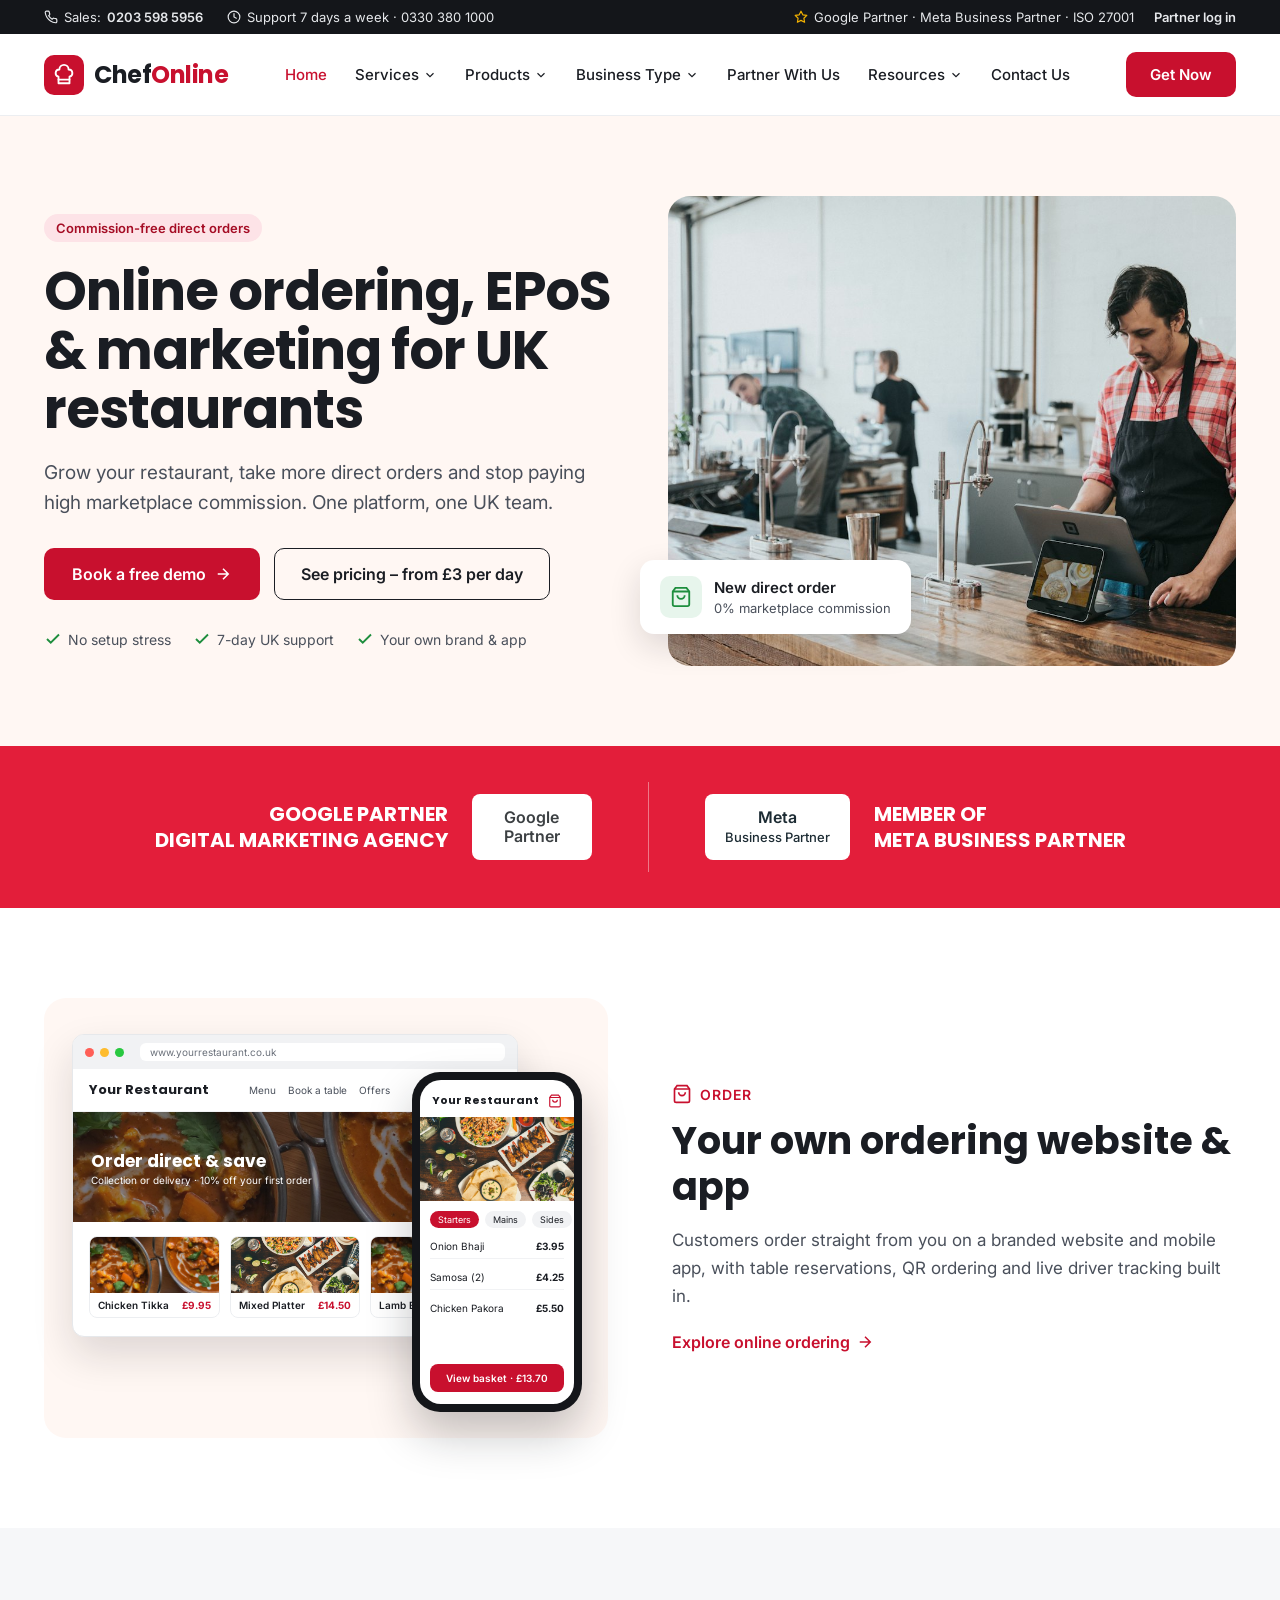
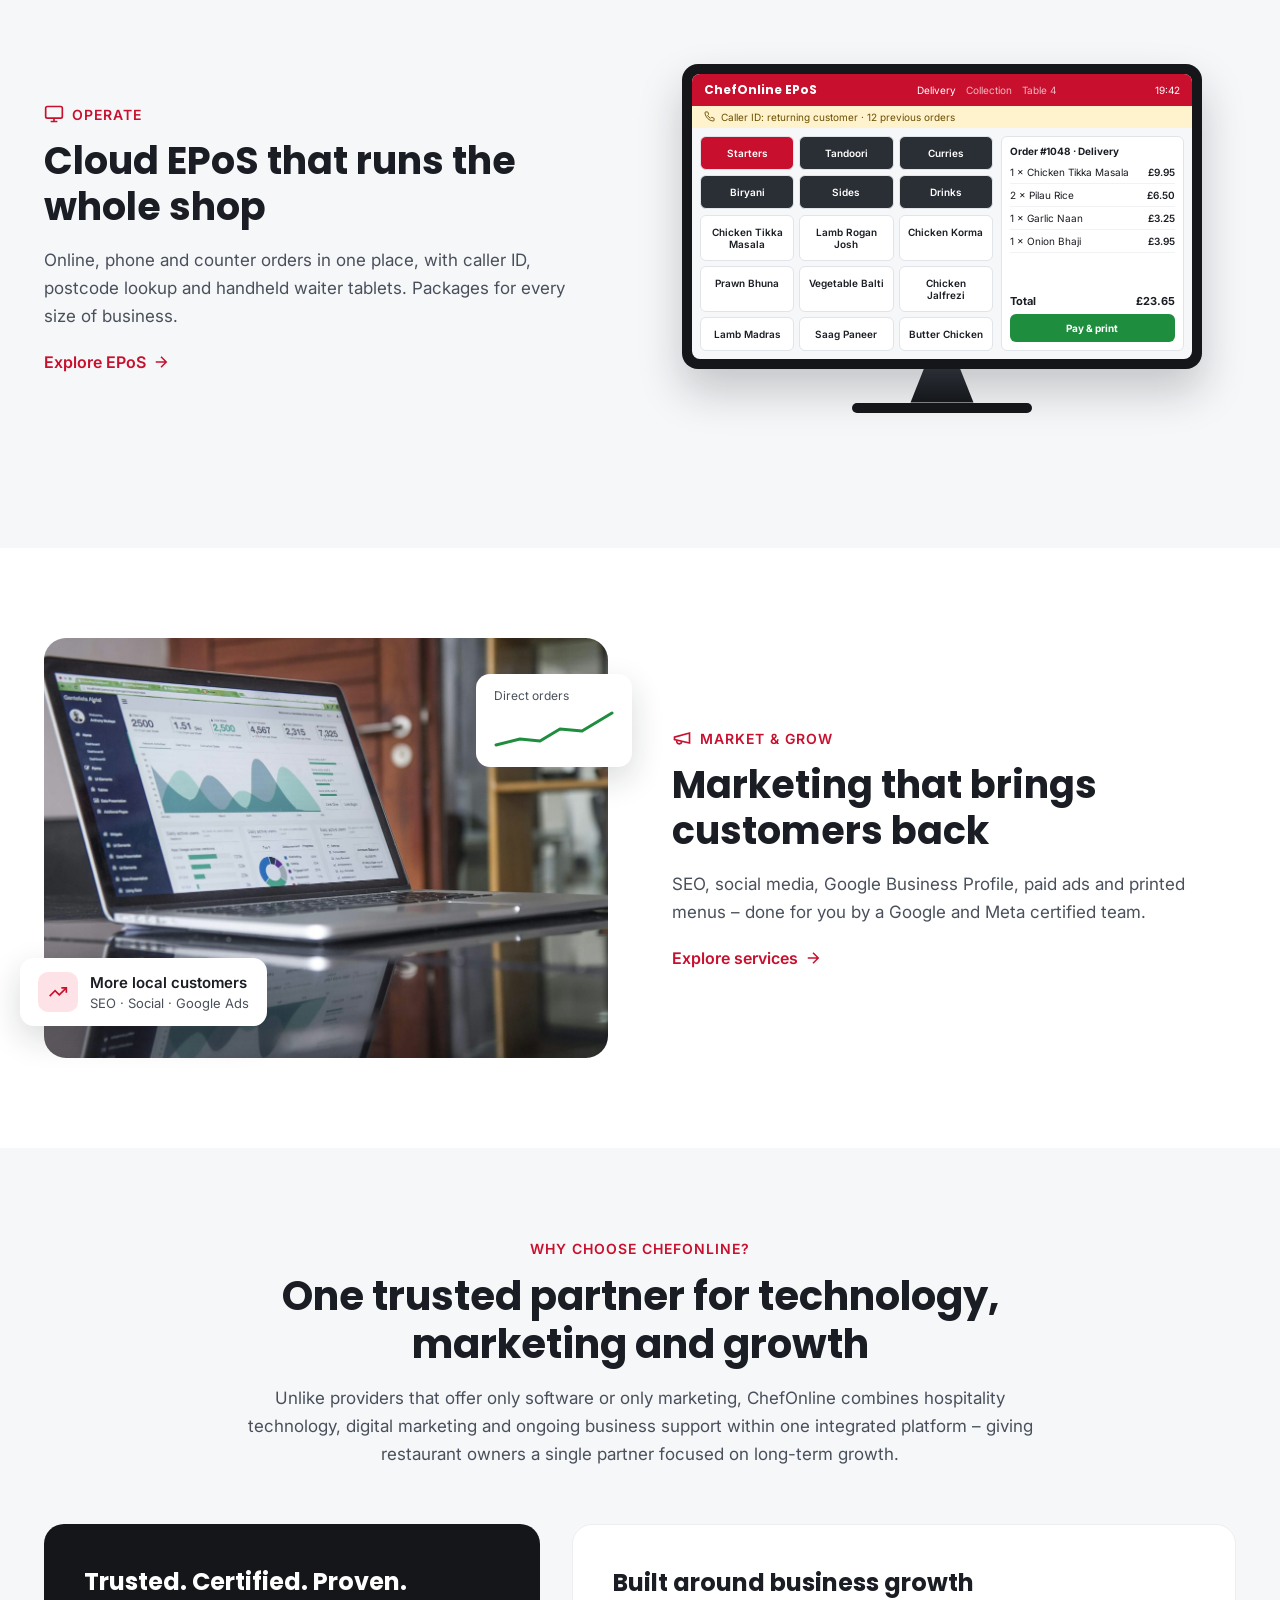
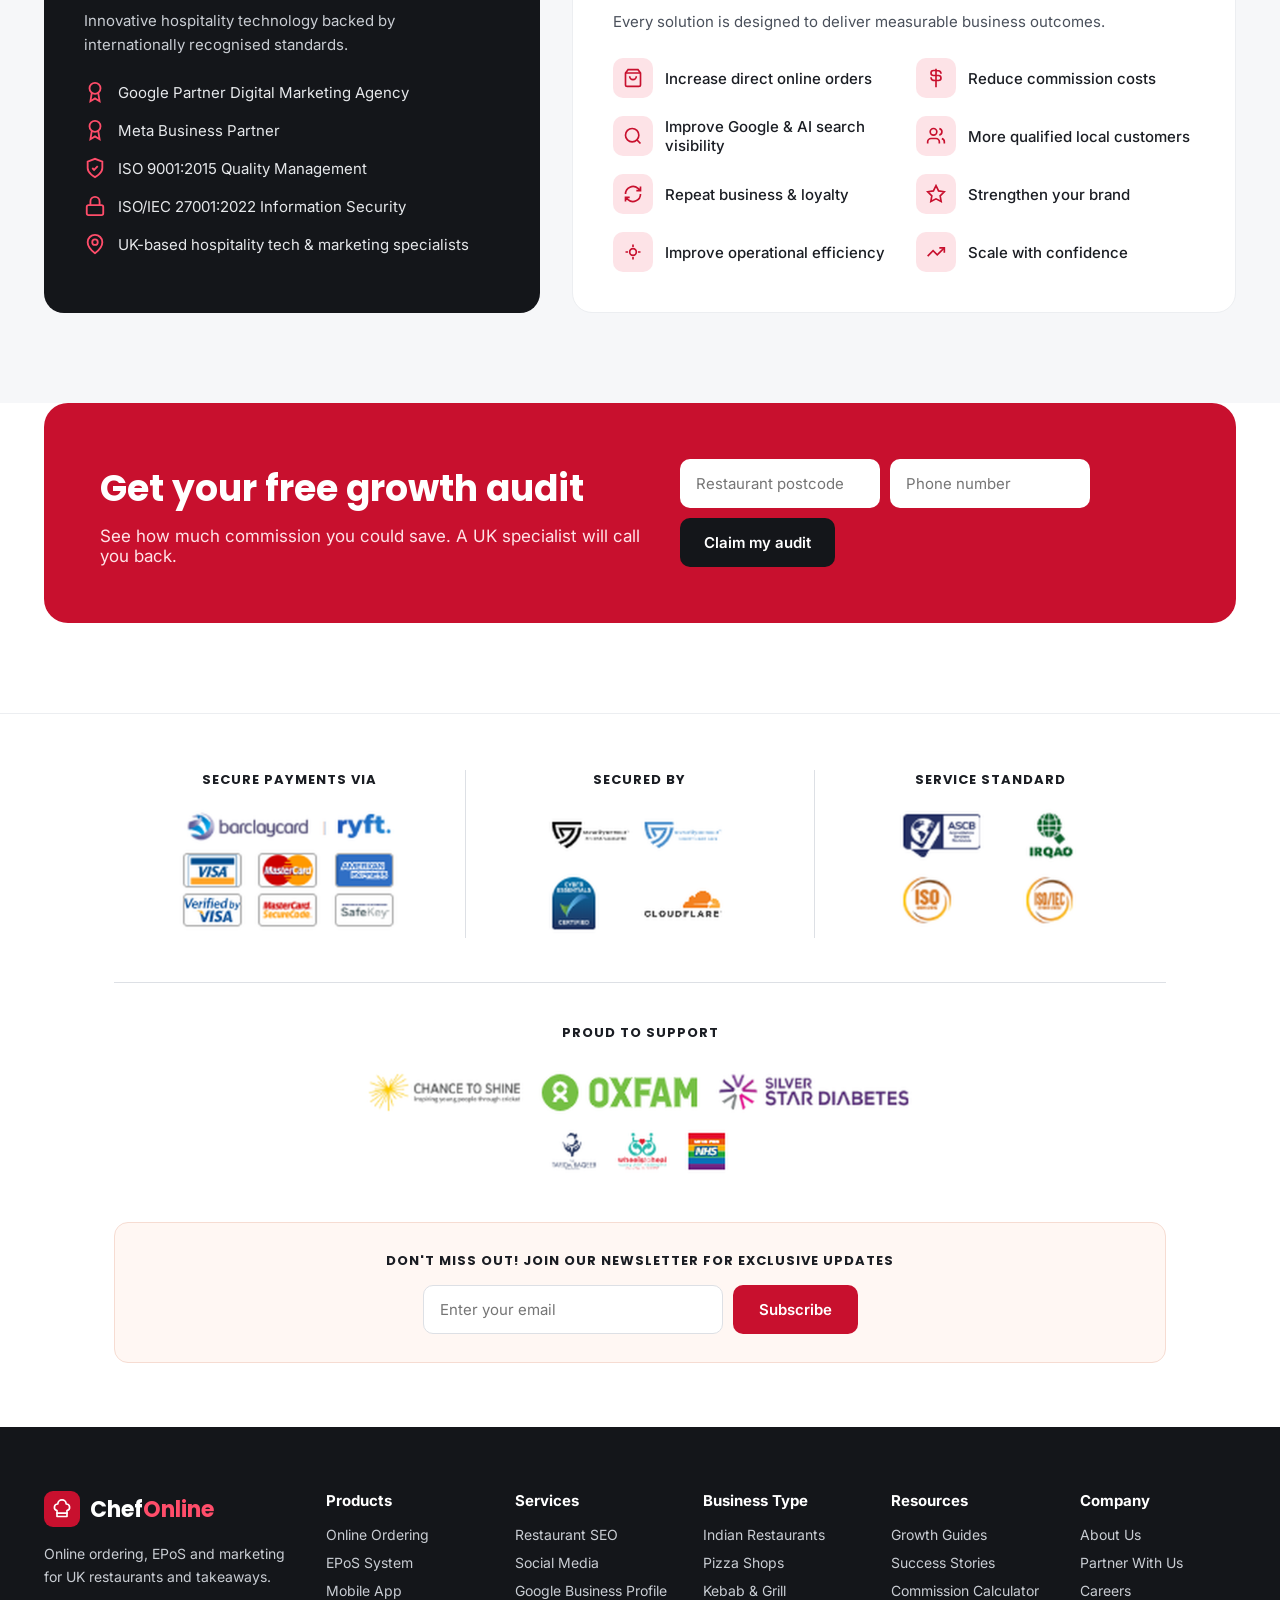
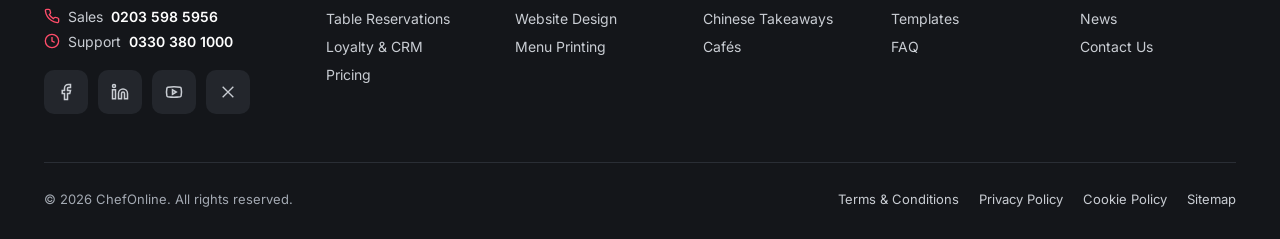
==== website/index.html @ bfc641ee "Remove four items from Products mega menu Co-Authored-By: Claude Opus 5.5 <noreply@anthropic.com> Cl" ====
<!doctype html>
<html lang="en-GB">
<head>
<meta charset="utf-8">
<meta name="viewport" content="width=device-width, initial-scale=1">
<title>Online Ordering, EPoS &amp; Restaurant Marketing UK | ChefOnline</title>
<meta name="description" content="Commission-free online ordering, cloud EPoS and digital marketing for UK restaurants and takeaways. One platform, one UK team. From £3 per day.">
<link rel="canonical" href="https://www.chefonline.com/">
<link rel="preconnect" href="https://fonts.googleapis.com">
<link href="https://fonts.googleapis.com/css2?family=Poppins:wght@500;600;700&amp;family=Inter:wght@400;500;600&amp;display=swap" rel="stylesheet">
<link rel="stylesheet" href="css/style.css">
<script type="application/ld+json">{"@context":"https://schema.org","@type":"Organization","name":"ChefOnline","url":"https://www.chefonline.com/","contactPoint":[{"@type":"ContactPoint","telephone":"+44-203-598-5956","contactType":"sales","areaServed":"GB"},{"@type":"ContactPoint","telephone":"+44-330-380-1000","contactType":"customer support","areaServed":"GB"}],"sameAs":["https://www.facebook.com/ChefOnlinePartners/","https://x.com/ChefOnlineUK","https://www.linkedin.com/company/chef-online","https://www.youtube.com/channel/UC8rNSm4umip2dGbmlR7ph6g"]}</script>
</head>
<body>
<div style="font-family: Inter, sans-serif; color: #1A1D23; width: 100%">

<!-- ===== HEADER ===== -->
<header>
  <div style="background: #14161A; color: #E6E8EB; font-size: 13px">
    <div style="max-width: 1240px; margin: 0 auto; padding: 9px 24px; display: flex; justify-content: space-between; align-items: center; gap: 16px; flex-wrap: wrap">
      <div style="display: flex; gap: 24px; align-items: center; flex-wrap: wrap">
        <span style="display: flex; gap: 6px; align-items: center"><svg aria-hidden="true" width="14" height="14" viewBox="0 0 24 24" fill="none" stroke="currentColor" stroke-width="2" stroke-linecap="round" stroke-linejoin="round"><path d="M22 16.9v3a2 2 0 0 1-2.2 2 19.8 19.8 0 0 1-8.6-3.1 19.5 19.5 0 0 1-6-6A19.8 19.8 0 0 1 2.1 4.2 2 2 0 0 1 4.1 2h3a2 2 0 0 1 2 1.7c.1 1 .4 1.9.7 2.8a2 2 0 0 1-.5 2.1L8 9.9a16 16 0 0 0 6 6l1.3-1.3a2 2 0 0 1 2.1-.4c.9.3 1.8.6 2.8.7a2 2 0 0 1 1.7 2z"/></svg>Sales: <a href="tel:02035985956" style="font-weight: 600">0203 598 5956</a></span>
        <span class="hide-m" style="display: flex; gap: 6px; align-items: center"><svg aria-hidden="true" width="14" height="14" viewBox="0 0 24 24" fill="none" stroke="currentColor" stroke-width="2" stroke-linecap="round"><circle cx="12" cy="12" r="10"/><path d="M12 6v6l4 2"/></svg>Support 7 days a week · 0330 380 1000</span>
      </div>
      <div style="display: flex; gap: 20px; align-items: center">
        <span class="hide-m" style="display: flex; gap: 6px; align-items: center"><svg aria-hidden="true" width="14" height="14" viewBox="0 0 24 24" fill="none" stroke="#F5B301" stroke-width="2" stroke-linejoin="round"><path d="M12 2l3.1 6.3 6.9 1-5 4.9 1.2 6.8L12 17.8 5.8 21l1.2-6.8-5-4.9 6.9-1z"/></svg>Google Partner · Meta Business Partner · ISO 27001</span>
        <a href="#login" style="font-weight: 600">Partner log in</a>
      </div>
    </div>
  </div>
  <div style="background: #fff; border-bottom: 1px solid #ECEEF1; position: relative; z-index: 30">
    <div style="max-width: 1240px; margin: 0 auto; padding: 18px 24px; display: flex; align-items: center; justify-content: space-between; gap: 24px">
      <a href="#home" aria-label="ChefOnline home" style="display: flex; align-items: center; gap: 10px">
        <span style="width: 40px; height: 40px; border-radius: 10px; background: #C8102E; display: flex; align-items: center; justify-content: center"><svg aria-hidden="true" width="22" height="22" viewBox="0 0 24 24" fill="none" stroke="#fff" stroke-width="2" stroke-linecap="round" stroke-linejoin="round"><path d="M6 13.9A4 4 0 0 1 7 6a5 5 0 0 1 10 0 4 4 0 0 1 1 7.9V21H6z"/><path d="M6 17h12"/></svg></span>
        <span style="font-family: Poppins, sans-serif; font-weight: 700; font-size: 24px; letter-spacing: -0.5px">Chef<span style="color: #C8102E">Online</span></span>
      </a>
      <nav class="nav" aria-label="Main" style="display: flex; gap: 28px; font-size: 15px; font-weight: 500; align-items: center">
        <a href="#home" style="color: #C8102E">Home</a>
        <div class="dd" style="padding: 26px 0; margin: -26px 0; position: relative"><a href="services/" style="display: flex; gap: 4px; align-items: center">Services<svg aria-hidden="true" width="14" height="14" viewBox="0 0 24 24" fill="none" stroke="currentColor" stroke-width="2"><path d="m6 9 6 6 6-6"/></svg></a><div class="mm" style="position: absolute; left: -24px; top: 100%; width: 560px; background: #fff; border: 1px solid #E6E8EB; border-radius: 8px; box-shadow: 0 16px 36px rgba(20,22,26,.14); z-index: 20; padding: 22px 0 18px"><p style="margin: 0 32px 14px; font-size: 16px; font-weight: 500; color: #1A1D23"><a href="services/">Services</a></p><div style="display: grid; grid-template-columns: 1fr 1fr; gap: 0 30px; margin: 0 12px; border-top: 1px solid #ECEEF1; padding: 12px 20px 0"><div><a href="services/online-ordering-system/" style="display: block; padding: 7px 0; font-size: 15px; font-weight: 400; color: #1A1D23">Online Food Ordering System</a><a href="services/epos-system/" style="display: block; padding: 7px 0; font-size: 15px; font-weight: 400; color: #1A1D23">EPoS System</a><a href="https://www.tablebookings.co.uk/" style="display: block; padding: 7px 0; font-size: 15px; font-weight: 400; color: #1A1D23">TableBookings</a></div><div><a href="services/digital-marketing/" style="display: block; padding: 7px 0; font-size: 15px; font-weight: 400; color: #1A1D23">Digital Marketing</a><a href="services/print-media/" style="display: block; padding: 7px 0; font-size: 15px; font-weight: 400; color: #1A1D23">Print Media</a></div></div></div></div>
        <div class="dd" style="padding: 26px 0; margin: -26px 0"><a href="#products" style="display: flex; gap: 4px; align-items: center">Products<svg aria-hidden="true" width="14" height="14" viewBox="0 0 24 24" fill="none" stroke="currentColor" stroke-width="2"><path d="m6 9 6 6 6-6"/></svg></a><div class="mm" style="position: absolute; left: 0; right: 0; top: 100%; background: #fff; border-top: 1px solid #ECEEF1; box-shadow: 0 24px 48px rgba(20,22,26,.12); z-index: 20"><div style="max-width: 1240px; margin: 0 auto; padding: 28px 24px 32px; display: grid; grid-template-columns: 1fr 1fr 1.1fr; gap: 28px"><div><p style="font-size: 12px; font-weight: 700; letter-spacing: 1px; color: #6B717B; margin: 0 0 8px 10px; text-transform: uppercase">Order</p><div style="display: flex; flex-direction: column; gap: 2px"><a href="#" style="display: flex; gap: 12px; align-items: flex-start; padding: 10px; border-radius: 10px"><span style="width: 40px; height: 40px; flex: none; border-radius: 10px; background: #FDE3E7; display: flex; align-items: center; justify-content: center"><svg aria-hidden="true" width="20" height="20" viewBox="0 0 24 24" fill="none" stroke="#C8102E" stroke-width="2" stroke-linecap="round" stroke-linejoin="round"><path d="M6 2 3 6v14a2 2 0 0 0 2 2h14a2 2 0 0 0 2-2V6l-3-4z"/><path d="M3 6h18M16 10a4 4 0 0 1-8 0"/></svg></span><span><span style="display: block; font-weight: 600; font-size: 15px; color: #1A1D23">Online Ordering System</span><span style="display: block; font-size: 13px; color: #5B616B; margin-top: 2px; font-weight: 400">Your own commission-free ordering website</span></span></a><a href="#" style="display: flex; gap: 12px; align-items: flex-start; padding: 10px; border-radius: 10px"><span style="width: 40px; height: 40px; flex: none; border-radius: 10px; background: #FDE3E7; display: flex; align-items: center; justify-content: center"><svg aria-hidden="true" width="20" height="20" viewBox="0 0 24 24" fill="none" stroke="#C8102E" stroke-width="2" stroke-linecap="round" stroke-linejoin="round"><rect x="5" y="2" width="14" height="20" rx="2"/><path d="M12 18h.01"/></svg></span><span><span style="display: block; font-weight: 600; font-size: 15px; color: #1A1D23">Branded Mobile App</span><span style="display: block; font-size: 13px; color: #5B616B; margin-top: 2px; font-weight: 400">iOS and Android apps in your name</span></span></a><a href="#" style="display: flex; gap: 12px; align-items: flex-start; padding: 10px; border-radius: 10px"><span style="width: 40px; height: 40px; flex: none; border-radius: 10px; background: #FDE3E7; display: flex; align-items: center; justify-content: center"><svg aria-hidden="true" width="20" height="20" viewBox="0 0 24 24" fill="none" stroke="#C8102E" stroke-width="2" stroke-linecap="round" stroke-linejoin="round"><rect x="3" y="3" width="7" height="7"/><rect x="14" y="3" width="7" height="7"/><rect x="3" y="14" width="7" height="7"/><path d="M14 14h3v3M21 21h-4"/></svg></span><span><span style="display: block; font-weight: 600; font-size: 15px; color: #1A1D23">QR Table Ordering</span><span style="display: block; font-size: 13px; color: #5B616B; margin-top: 2px; font-weight: 400">Order and pay from the table</span></span></a></div></div><div><p style="font-size: 12px; font-weight: 700; letter-spacing: 1px; color: #6B717B; margin: 0 0 8px 10px; text-transform: uppercase">Operate</p><div style="display: flex; flex-direction: column; gap: 2px"><a href="#" style="display: flex; gap: 12px; align-items: flex-start; padding: 10px; border-radius: 10px"><span style="width: 40px; height: 40px; flex: none; border-radius: 10px; background: #FDE3E7; display: flex; align-items: center; justify-content: center"><svg aria-hidden="true" width="20" height="20" viewBox="0 0 24 24" fill="none" stroke="#C8102E" stroke-width="2" stroke-linecap="round" stroke-linejoin="round"><rect x="2" y="3" width="20" height="14" rx="2"/><path d="M8 21h8M12 17v4"/></svg></span><span><span style="display: block; font-weight: 600; font-size: 15px; color: #1A1D23">Cloud EPoS</span><span style="display: block; font-size: 13px; color: #5B616B; margin-top: 2px; font-weight: 400">Nino, Yuno, Sango and Sango i3 packages</span></span></a><a href="#" style="display: flex; gap: 12px; align-items: flex-start; padding: 10px; border-radius: 10px"><span style="width: 40px; height: 40px; flex: none; border-radius: 10px; background: #FDE3E7; display: flex; align-items: center; justify-content: center"><svg aria-hidden="true" width="20" height="20" viewBox="0 0 24 24" fill="none" stroke="#C8102E" stroke-width="2" stroke-linecap="round" stroke-linejoin="round"><rect x="3" y="4" width="18" height="18" rx="2"/><path d="M16 2v4M8 2v4M3 10h18"/></svg></span><span><span style="display: block; font-weight: 600; font-size: 15px; color: #1A1D23">Table Reservations</span><span style="display: block; font-size: 13px; color: #5B616B; margin-top: 2px; font-weight: 400">Bookings straight into your system</span></span></a></div></div><div style="background: #FFF7F3; border-radius: 14px; overflow: hidden; display: flex; flex-direction: column"><img src="images/food.jpg" alt="" style="width: 100%; height: 140px; object-fit: cover"><div style="padding: 18px"><p style="font-family: Poppins, sans-serif; font-weight: 600; font-size: 17px; margin: 0 0 6px; color: #1A1D23">Online ordering from £3* per day</p><p style="font-size: 13px; color: #4A505B; margin: 0 0 12px; line-height: 1.5; font-weight: 400">Website, app, control panel and 7-day support.</p><a href="#" style="color: #C8102E; font-weight: 600; font-size: 14px">See pricing →</a></div></div></div></div></div>
        <div class="dd" style="padding: 26px 0; margin: -26px 0"><a href="#business-types" style="display: flex; gap: 4px; align-items: center">Business Type<svg aria-hidden="true" width="14" height="14" viewBox="0 0 24 24" fill="none" stroke="currentColor" stroke-width="2"><path d="m6 9 6 6 6-6"/></svg></a><div class="mm" style="position: absolute; left: 0; right: 0; top: 100%; background: #fff; border-top: 1px solid #ECEEF1; box-shadow: 0 24px 48px rgba(20,22,26,.12); z-index: 20"><div style="max-width: 1240px; margin: 0 auto; padding: 28px 24px 32px; display: grid; grid-template-columns: 1fr 1fr 1fr; gap: 28px"><div><p style="font-size: 12px; font-weight: 700; letter-spacing: 1px; color: #6B717B; margin: 0 0 8px 10px; text-transform: uppercase">Cuisine</p><div style="display: flex; flex-direction: column; gap: 2px"><a href="#" style="display: flex; gap: 12px; align-items: flex-start; padding: 10px; border-radius: 10px"><span style="width: 40px; height: 40px; flex: none; border-radius: 10px; background: #FDE3E7; display: flex; align-items: center; justify-content: center"><svg aria-hidden="true" width="20" height="20" viewBox="0 0 24 24" fill="none" stroke="#C8102E" stroke-width="2" stroke-linecap="round" stroke-linejoin="round"><path d="M12 21a9 9 0 0 0 9-9H3a9 9 0 0 0 9 9zM7 21h10M19.5 12 22 6M16.3 6.8c.7.4 1.7.7 2.7.4M8.6 3.9c.8.4 1.8.8 2.9.4"/></svg></span><span><span style="display: block; font-weight: 600; font-size: 15px; color: #1A1D23">Indian & Curry House</span><span style="display: block; font-size: 13px; color: #5B616B; margin-top: 2px; font-weight: 400">Set meals, spice levels, caller ID</span></span></a><a href="#" style="display: flex; gap: 12px; align-items: flex-start; padding: 10px; border-radius: 10px"><span style="width: 40px; height: 40px; flex: none; border-radius: 10px; background: #FDE3E7; display: flex; align-items: center; justify-content: center"><svg aria-hidden="true" width="20" height="20" viewBox="0 0 24 24" fill="none" stroke="#C8102E" stroke-width="2" stroke-linecap="round" stroke-linejoin="round"><path d="M15 11h.01M11 15h.01M16 16h.01M2 16l20 6-6-20A20 20 0 0 0 2 16"/><path d="M5.7 7.1A20 20 0 0 1 17 18.3"/></svg></span><span><span style="display: block; font-weight: 600; font-size: 15px; color: #1A1D23">Pizza Shops</span><span style="display: block; font-size: 13px; color: #5B616B; margin-top: 2px; font-weight: 400">Half-and-half, sizes and meal deals</span></span></a><a href="#" style="display: flex; gap: 12px; align-items: flex-start; padding: 10px; border-radius: 10px"><span style="width: 40px; height: 40px; flex: none; border-radius: 10px; background: #FDE3E7; display: flex; align-items: center; justify-content: center"><svg aria-hidden="true" width="20" height="20" viewBox="0 0 24 24" fill="none" stroke="#C8102E" stroke-width="2" stroke-linecap="round" stroke-linejoin="round"><path d="M8.5 14.5A2.5 2.5 0 0 0 11 12c0-1.4-.5-2-1-3-1.1-2.1-.2-4 2-6 .5 2.5 2 4.9 4 6.5 2 1.6 3 3.5 3 5.5a7 7 0 1 1-14 0c0-1.2.4-2.3 1-3.3.3 1.6 1.5 2.8 2.5 2.8z"/></svg></span><span><span style="display: block; font-weight: 600; font-size: 15px; color: #1A1D23">Kebab & Grill</span><span style="display: block; font-size: 13px; color: #5B616B; margin-top: 2px; font-weight: 400">Fast late-night order handling</span></span></a><a href="#" style="display: flex; gap: 12px; align-items: flex-start; padding: 10px; border-radius: 10px"><span style="width: 40px; height: 40px; flex: none; border-radius: 10px; background: #FDE3E7; display: flex; align-items: center; justify-content: center"><svg aria-hidden="true" width="20" height="20" viewBox="0 0 24 24" fill="none" stroke="#C8102E" stroke-width="2" stroke-linecap="round" stroke-linejoin="round"><path d="M12 21a9 9 0 0 0 9-9H3a9 9 0 0 0 9 9zM7 21h10M19.5 12 22 6M16.3 6.8c.7.4 1.7.7 2.7.4M8.6 3.9c.8.4 1.8.8 2.9.4"/></svg></span><span><span style="display: block; font-weight: 600; font-size: 15px; color: #1A1D23">Chinese Takeaways</span><span style="display: block; font-size: 13px; color: #5B616B; margin-top: 2px; font-weight: 400">Large menus made simple</span></span></a></div></div><div><p style="font-size: 12px; font-weight: 700; letter-spacing: 1px; color: #6B717B; margin: 0 0 8px 10px; text-transform: uppercase">Venue</p><div style="display: flex; flex-direction: column; gap: 2px"><a href="#" style="display: flex; gap: 12px; align-items: flex-start; padding: 10px; border-radius: 10px"><span style="width: 40px; height: 40px; flex: none; border-radius: 10px; background: #FDE3E7; display: flex; align-items: center; justify-content: center"><svg aria-hidden="true" width="20" height="20" viewBox="0 0 24 24" fill="none" stroke="#C8102E" stroke-width="2" stroke-linecap="round" stroke-linejoin="round"><path d="M6.5 12c.9-4.5 4.8-8 10.5-8 0 3.3-2.5 6.5-2.5 8s2.5 4.7 2.5 8c-5.7 0-9.6-3.5-10.5-8zM2 9l4.5 3L2 15"/></svg></span><span><span style="display: block; font-weight: 600; font-size: 15px; color: #1A1D23">Fish & Chips</span><span style="display: block; font-size: 13px; color: #5B616B; margin-top: 2px; font-weight: 400">Busy counter and phone orders</span></span></a><a href="#" style="display: flex; gap: 12px; align-items: flex-start; padding: 10px; border-radius: 10px"><span style="width: 40px; height: 40px; flex: none; border-radius: 10px; background: #FDE3E7; display: flex; align-items: center; justify-content: center"><svg aria-hidden="true" width="20" height="20" viewBox="0 0 24 24" fill="none" stroke="#C8102E" stroke-width="2" stroke-linecap="round" stroke-linejoin="round"><path d="M17 8h1a4 4 0 1 1 0 8h-1M3 8h14v9a4 4 0 0 1-4 4H7a4 4 0 0 1-4-4z"/><path d="M6 2v2M10 2v2M14 2v2"/></svg></span><span><span style="display: block; font-weight: 600; font-size: 15px; color: #1A1D23">Cafés & Coffee Shops</span><span style="display: block; font-size: 13px; color: #5B616B; margin-top: 2px; font-weight: 400">Quick-serve and QR ordering</span></span></a><a href="#" style="display: flex; gap: 12px; align-items: flex-start; padding: 10px; border-radius: 10px"><span style="width: 40px; height: 40px; flex: none; border-radius: 10px; background: #FDE3E7; display: flex; align-items: center; justify-content: center"><svg aria-hidden="true" width="20" height="20" viewBox="0 0 24 24" fill="none" stroke="#C8102E" stroke-width="2" stroke-linecap="round" stroke-linejoin="round"><path d="m2 7 4-5h12l4 5M4 7v13a2 2 0 0 0 2 2h12a2 2 0 0 0 2-2V7M2 7h20M9 22v-6h6v6"/></svg></span><span><span style="display: block; font-weight: 600; font-size: 15px; color: #1A1D23">Dark Kitchens</span><span style="display: block; font-size: 13px; color: #5B616B; margin-top: 2px; font-weight: 400">Multi-brand, delivery-first</span></span></a><a href="#" style="display: flex; gap: 12px; align-items: flex-start; padding: 10px; border-radius: 10px"><span style="width: 40px; height: 40px; flex: none; border-radius: 10px; background: #FDE3E7; display: flex; align-items: center; justify-content: center"><svg aria-hidden="true" width="20" height="20" viewBox="0 0 24 24" fill="none" stroke="#C8102E" stroke-width="2" stroke-linecap="round" stroke-linejoin="round"><rect x="4" y="2" width="16" height="20" rx="2"/><path d="M9 22v-4h6v4M8 6h.01M16 6h.01M12 6h.01M12 10h.01M12 14h.01M16 10h.01M16 14h.01M8 10h.01M8 14h.01"/></svg></span><span><span style="display: block; font-weight: 600; font-size: 15px; color: #1A1D23">Multi-site Groups</span><span style="display: block; font-size: 13px; color: #5B616B; margin-top: 2px; font-weight: 400">Central menus and reporting</span></span></a></div></div><div style="background: #FFF7F3; border-radius: 14px; overflow: hidden; display: flex; flex-direction: column"><img src="images/curry.jpg" alt="" style="width: 100%; height: 140px; object-fit: cover"><div style="padding: 18px"><p style="font-family: Poppins, sans-serif; font-weight: 600; font-size: 17px; margin: 0 0 6px; color: #1A1D23">Built for UK takeaways</p><p style="font-size: 13px; color: #4A505B; margin: 0 0 12px; line-height: 1.5; font-weight: 400">See how restaurants like yours grow direct orders.</p><a href="#" style="color: #C8102E; font-weight: 600; font-size: 14px">View success stories →</a></div></div></div></div></div>
        <a href="#partner">Partner With Us</a>
        <div class="dd" style="padding: 26px 0; margin: -26px 0"><a href="#resources" style="display: flex; gap: 4px; align-items: center">Resources<svg aria-hidden="true" width="14" height="14" viewBox="0 0 24 24" fill="none" stroke="currentColor" stroke-width="2"><path d="m6 9 6 6 6-6"/></svg></a><div class="mm" style="position: absolute; left: 0; right: 0; top: 100%; background: #fff; border-top: 1px solid #ECEEF1; box-shadow: 0 24px 48px rgba(20,22,26,.12); z-index: 20"><div style="max-width: 1240px; margin: 0 auto; padding: 28px 24px 32px; display: grid; grid-template-columns: 1fr 1fr 1fr 1.1fr; gap: 28px"><div><p style="font-size: 12px; font-weight: 700; letter-spacing: 1px; color: #6B717B; margin: 0 0 8px 10px; text-transform: uppercase">Learn</p><div style="display: flex; flex-direction: column; gap: 2px"><a href="#" style="display: flex; gap: 12px; align-items: flex-start; padding: 10px; border-radius: 10px"><span style="width: 40px; height: 40px; flex: none; border-radius: 10px; background: #FDE3E7; display: flex; align-items: center; justify-content: center"><svg aria-hidden="true" width="20" height="20" viewBox="0 0 24 24" fill="none" stroke="#C8102E" stroke-width="2" stroke-linecap="round" stroke-linejoin="round"><path d="M2 3h6a4 4 0 0 1 4 4v14a3 3 0 0 0-3-3H2zM22 3h-6a4 4 0 0 0-4 4v14a3 3 0 0 1 3-3h7z"/></svg></span><span><span style="display: block; font-weight: 600; font-size: 15px; color: #1A1D23">Growth Guides</span><span style="display: block; font-size: 13px; color: #5B616B; margin-top: 2px; font-weight: 400">Tips to win more direct orders</span></span></a><a href="#" style="display: flex; gap: 12px; align-items: flex-start; padding: 10px; border-radius: 10px"><span style="width: 40px; height: 40px; flex: none; border-radius: 10px; background: #FDE3E7; display: flex; align-items: center; justify-content: center"><svg aria-hidden="true" width="20" height="20" viewBox="0 0 24 24" fill="none" stroke="#C8102E" stroke-width="2" stroke-linecap="round" stroke-linejoin="round"><path d="M6 9H4.5a2.5 2.5 0 0 1 0-5H6M18 9h1.5a2.5 2.5 0 0 0 0-5H18M4 22h16M10 14.7V17c0 .6-.5 1-1 1.2C7.9 18.8 7 20.2 7 22M14 14.7V17c0 .6.5 1 1 1.2 1.1.6 2 2 2 3.8M18 2H6v7a6 6 0 0 0 12 0z"/></svg></span><span><span style="display: block; font-weight: 600; font-size: 15px; color: #1A1D23">Success Stories</span><span style="display: block; font-size: 13px; color: #5B616B; margin-top: 2px; font-weight: 400">Real results from UK restaurants</span></span></a><a href="#" style="display: flex; gap: 12px; align-items: flex-start; padding: 10px; border-radius: 10px"><span style="width: 40px; height: 40px; flex: none; border-radius: 10px; background: #FDE3E7; display: flex; align-items: center; justify-content: center"><svg aria-hidden="true" width="20" height="20" viewBox="0 0 24 24" fill="none" stroke="#C8102E" stroke-width="2" stroke-linecap="round" stroke-linejoin="round"><path d="m22 8-6 4 6 4V8z"/><rect x="2" y="6" width="14" height="12" rx="2"/></svg></span><span><span style="display: block; font-weight: 600; font-size: 15px; color: #1A1D23">Videos & Webinars</span><span style="display: block; font-size: 13px; color: #5B616B; margin-top: 2px; font-weight: 400">Watch demos and walkthroughs</span></span></a></div></div><div><p style="font-size: 12px; font-weight: 700; letter-spacing: 1px; color: #6B717B; margin: 0 0 8px 10px; text-transform: uppercase">Tools</p><div style="display: flex; flex-direction: column; gap: 2px"><a href="#" style="display: flex; gap: 12px; align-items: flex-start; padding: 10px; border-radius: 10px"><span style="width: 40px; height: 40px; flex: none; border-radius: 10px; background: #FDE3E7; display: flex; align-items: center; justify-content: center"><svg aria-hidden="true" width="20" height="20" viewBox="0 0 24 24" fill="none" stroke="#C8102E" stroke-width="2" stroke-linecap="round" stroke-linejoin="round"><rect x="4" y="2" width="16" height="20" rx="2"/><path d="M8 6h8M8 14h.01M12 14h.01M16 14h.01M8 18h.01M12 18h.01M16 18h.01"/></svg></span><span><span style="display: block; font-weight: 600; font-size: 15px; color: #1A1D23">Commission Calculator</span><span style="display: block; font-size: 13px; color: #5B616B; margin-top: 2px; font-weight: 400">See what marketplaces really cost you</span></span></a><a href="#" style="display: flex; gap: 12px; align-items: flex-start; padding: 10px; border-radius: 10px"><span style="width: 40px; height: 40px; flex: none; border-radius: 10px; background: #FDE3E7; display: flex; align-items: center; justify-content: center"><svg aria-hidden="true" width="20" height="20" viewBox="0 0 24 24" fill="none" stroke="#C8102E" stroke-width="2" stroke-linecap="round" stroke-linejoin="round"><path d="M14 2H6a2 2 0 0 0-2 2v16a2 2 0 0 0 2 2h12a2 2 0 0 0 2-2V8z"/><path d="M14 2v6h6"/></svg></span><span><span style="display: block; font-weight: 600; font-size: 15px; color: #1A1D23">Templates & Downloads</span><span style="display: block; font-size: 13px; color: #5B616B; margin-top: 2px; font-weight: 400">Menu and social media templates</span></span></a><a href="#" style="display: flex; gap: 12px; align-items: flex-start; padding: 10px; border-radius: 10px"><span style="width: 40px; height: 40px; flex: none; border-radius: 10px; background: #FDE3E7; display: flex; align-items: center; justify-content: center"><svg aria-hidden="true" width="20" height="20" viewBox="0 0 24 24" fill="none" stroke="#C8102E" stroke-width="2" stroke-linecap="round" stroke-linejoin="round"><path d="m16 16 3-8 3 8c-.9.7-1.9 1-3 1s-2.1-.3-3-1zM2 16l3-8 3 8c-.9.7-1.9 1-3 1s-2.1-.3-3-1zM7 21h10M12 3v18M3 7h2c2 0 5-1 7-2 2 1 5 2 7 2h2"/></svg></span><span><span style="display: block; font-weight: 600; font-size: 15px; color: #1A1D23">Compare ChefOnline</span><span style="display: block; font-size: 13px; color: #5B616B; margin-top: 2px; font-weight: 400">vs Just Eat, Uber Eats, Deliveroo</span></span></a></div></div><div><p style="font-size: 12px; font-weight: 700; letter-spacing: 1px; color: #6B717B; margin: 0 0 8px 10px; text-transform: uppercase">Support</p><div style="display: flex; flex-direction: column; gap: 2px"><a href="#" style="display: flex; gap: 12px; align-items: flex-start; padding: 10px; border-radius: 10px"><span style="width: 40px; height: 40px; flex: none; border-radius: 10px; background: #FDE3E7; display: flex; align-items: center; justify-content: center"><svg aria-hidden="true" width="20" height="20" viewBox="0 0 24 24" fill="none" stroke="#C8102E" stroke-width="2" stroke-linecap="round" stroke-linejoin="round"><circle cx="12" cy="12" r="10"/><path d="M9.1 9a3 3 0 0 1 5.8 1c0 2-3 3-3 3M12 17h.01"/></svg></span><span><span style="display: block; font-weight: 600; font-size: 15px; color: #1A1D23">FAQ & Help Centre</span><span style="display: block; font-size: 13px; color: #5B616B; margin-top: 2px; font-weight: 400">Answers to common questions</span></span></a><a href="#" style="display: flex; gap: 12px; align-items: flex-start; padding: 10px; border-radius: 10px"><span style="width: 40px; height: 40px; flex: none; border-radius: 10px; background: #FDE3E7; display: flex; align-items: center; justify-content: center"><svg aria-hidden="true" width="20" height="20" viewBox="0 0 24 24" fill="none" stroke="#C8102E" stroke-width="2" stroke-linecap="round" stroke-linejoin="round"><path d="m3 11 18-5v12L3 14v-3z"/><path d="M11.6 16.8a3 3 0 1 1-5.8-1.6"/></svg></span><span><span style="display: block; font-weight: 600; font-size: 15px; color: #1A1D23">News & Press</span><span style="display: block; font-size: 13px; color: #5B616B; margin-top: 2px; font-weight: 400">Latest from ChefOnline</span></span></a></div></div><div style="background: #FFF7F3; border-radius: 14px; overflow: hidden; display: flex; flex-direction: column"><img src="images/food.jpg" alt="" style="width: 100%; height: 140px; object-fit: cover"><div style="padding: 18px"><p style="font-family: Poppins, sans-serif; font-weight: 600; font-size: 17px; margin: 0 0 6px; color: #1A1D23">How much is commission costing you?</p><p style="font-size: 13px; color: #4A505B; margin: 0 0 12px; line-height: 1.5; font-weight: 400">Use our free calculator in under a minute.</p><a href="#" style="color: #C8102E; font-weight: 600; font-size: 14px">Try the calculator →</a></div></div></div></div></div>
        <a href="#contact">Contact Us</a>
      </nav>
      <a href="#get-started" style="background: #C8102E; color: #fff; font-weight: 600; font-size: 15px; padding: 13px 24px; border-radius: 10px; white-space: nowrap; min-height: 44px; box-sizing: border-box; display: flex; align-items: center">Get Now</a>
    </div>
  </div>
</header>

<!-- ===== Z1: HERO (text left → image right) ===== -->
<section style="background: #FFF7F3">
  <div class="z" style="max-width: 1240px; margin: 0 auto; padding: 80px 24px; display: flex; gap: 56px; align-items: center">
    <div style="flex: 1">
      <span style="display: inline-block; background: #FDE3E7; color: #A50D25; font-size: 13px; font-weight: 600; padding: 6px 12px; border-radius: 99px">Commission-free direct orders</span>
      <h1 style="font-family: Poppins, sans-serif; font-size: 54px; line-height: 1.1; margin: 20px 0 18px; letter-spacing: -1px">Online ordering, EPoS &amp; marketing for UK restaurants</h1>
      <p style="font-size: 19px; line-height: 1.6; color: #4A505B; margin: 0 0 30px">Grow your restaurant, take more direct orders and stop paying high marketplace commission. One platform, one UK team.</p>
      <div style="display: flex; gap: 14px; flex-wrap: wrap">
        <a href="#demo" style="background: #C8102E; color: #fff; font-weight: 600; padding: 16px 28px; border-radius: 10px; display: flex; gap: 8px; align-items: center">Book a free demo<svg aria-hidden="true" width="18" height="18" viewBox="0 0 24 24" fill="none" stroke="currentColor" stroke-width="2"><path d="M5 12h14M12 5l7 7-7 7"/></svg></a>
        <a href="#pricing" style="border: 1.5px solid #1A1D23; font-weight: 600; padding: 15px 26px; border-radius: 10px">See pricing – from £3 per day</a>
      </div>
      <div style="display: flex; gap: 22px; margin-top: 30px; font-size: 14px; color: #4A505B; flex-wrap: wrap">
        <span style="display: flex; gap: 6px; align-items: center"><svg aria-hidden="true" width="18" height="18" viewBox="0 0 24 24" fill="none" stroke="#1E8E3E" stroke-width="2.5"><path d="M20 6 9 17l-5-5"/></svg>No setup stress</span>
        <span style="display: flex; gap: 6px; align-items: center"><svg aria-hidden="true" width="18" height="18" viewBox="0 0 24 24" fill="none" stroke="#1E8E3E" stroke-width="2.5"><path d="M20 6 9 17l-5-5"/></svg>7-day UK support</span>
        <span style="display: flex; gap: 6px; align-items: center"><svg aria-hidden="true" width="18" height="18" viewBox="0 0 24 24" fill="none" stroke="#1E8E3E" stroke-width="2.5"><path d="M20 6 9 17l-5-5"/></svg>Your own brand &amp; app</span>
      </div>
    </div>
    <div style="flex: 1; position: relative">
      <img src="images/epos-hero.jpg" alt="Restaurant manager taking an order on a cloud EPoS tablet at the counter" style="width: 100%; height: 470px; object-fit: cover; border-radius: 22px; display: block">
      <div style="position: absolute; left: -28px; bottom: 32px; background: #fff; border-radius: 14px; padding: 16px 20px; box-shadow: 0 12px 32px rgba(20,22,26,.14); display: flex; gap: 12px; align-items: center">
        <span style="width: 42px; height: 42px; border-radius: 10px; background: #E7F5EC; display: flex; align-items: center; justify-content: center"><svg aria-hidden="true" width="22" height="22" viewBox="0 0 24 24" fill="none" stroke="#1E8E3E" stroke-width="2"><path d="M6 2 3 6v14a2 2 0 0 0 2 2h14a2 2 0 0 0 2-2V6l-3-4z"/><path d="M3 6h18M16 10a4 4 0 0 1-8 0"/></svg></span>
        <span><span style="display: block; font-weight: 600; font-size: 15px">New direct order</span><span style="font-size: 13px; color: #4A505B">0% marketplace commission</span></span>
      </div>
    </div>
  </div>
</section>

<!-- ===== PARTNER BADGES ===== -->
<section aria-label="Partner badges">
  <div style="background: #E31E3A; color: #fff">
    <div class="z" style="max-width: 1240px; margin: 0 auto; padding: 36px 24px; display: flex; gap: 56px; align-items: center; justify-content: center">
      <div style="display: flex; gap: 24px; align-items: center">
        <p style="font-family: Poppins, sans-serif; font-weight: 700; font-size: 20px; line-height: 1.3; margin: 0; text-align: right; text-transform: uppercase">Google Partner<br>Digital Marketing Agency</p>
        <span style="background: #fff; color: #3C4043; border-radius: 8px; padding: 14px 20px; font-weight: 600; font-size: 16px; line-height: 1.2; text-align: center; min-width: 120px">Google<br>Partner</span>
      </div>
      <span class="hide-m" aria-hidden="true" style="width: 1px; height: 90px; background: rgba(255,255,255,.4)"></span>
      <div style="display: flex; gap: 24px; align-items: center">
        <span style="background: #fff; color: #1C2B33; border-radius: 8px; padding: 14px 20px; font-weight: 600; font-size: 16px; line-height: 1.2; text-align: center; min-width: 120px">Meta<br><span style="font-size: 13px; font-weight: 500">Business Partner</span></span>
        <p style="font-family: Poppins, sans-serif; font-weight: 700; font-size: 20px; line-height: 1.3; margin: 0; text-transform: uppercase">Member of<br>Meta Business Partner</p>
      </div>
    </div>
  </div>
</section>

<!-- ===== Z2: ORDER (image left → text right) ===== -->
<section id="products">
  <div class="z" style="max-width: 1240px; margin: 0 auto; padding: 90px 24px; display: flex; gap: 64px; align-items: center">
    <div role="img" aria-label="Restaurant ordering website on desktop and branded ordering app on mobile" style="flex: 1; min-width: 0; position: relative; height: 440px; background: #FFF7F3; border-radius: 22px">
      <div style="position: absolute; left: 28px; top: 36px; right: 90px; background: #fff; border-radius: 12px; box-shadow: 0 18px 40px rgba(20,22,26,.14); overflow: hidden; border: 1px solid #E6E8EB">
        <div style="background: #F1F2F4; padding: 8px 12px; display: flex; gap: 6px; align-items: center"><span style="width: 9px; height: 9px; border-radius: 50%; background: #FF5F57"></span><span style="width: 9px; height: 9px; border-radius: 50%; background: #FEBC2E"></span><span style="width: 9px; height: 9px; border-radius: 50%; background: #28C840"></span><span style="flex: 1; margin-left: 10px; background: #fff; border-radius: 6px; font-size: 10px; color: #6B717B; padding: 3px 10px">www.yourrestaurant.co.uk</span></div>
        <div style="display: flex; justify-content: space-between; align-items: center; padding: 10px 16px; border-bottom: 1px solid #F1F2F4"><span style="font-family: Poppins, sans-serif; font-weight: 700; font-size: 13px">Your Restaurant</span><span style="display: flex; gap: 12px; font-size: 10px; color: #4A505B"><span>Menu</span><span>Book a table</span><span>Offers</span></span><span style="background: #C8102E; color: #fff; font-size: 10px; font-weight: 600; padding: 5px 10px; border-radius: 6px">Order now</span></div>
        <div style="position: relative; height: 110px"><img src="images/curry.jpg" alt="" style="width: 100%; height: 110px; object-fit: cover; display: block"><div style="position: absolute; inset: 0; background: rgba(20,22,26,.45); display: flex; flex-direction: column; justify-content: center; padding: 0 18px; color: #fff"><span style="font-family: Poppins, sans-serif; font-weight: 700; font-size: 17px">Order direct &amp; save</span><span style="font-size: 10px">Collection or delivery · 10% off your first order</span></div></div>
        <div style="display: grid; grid-template-columns: 1fr 1fr 1fr; gap: 10px; padding: 14px 16px 18px"><div style="border: 1px solid #ECEEF1; border-radius: 8px; overflow: hidden"><img src="images/curry.jpg" alt="" style="width: 100%; height: 56px; object-fit: cover; display: block"><div style="padding: 6px 8px; display: flex; justify-content: space-between; align-items: center"><span style="font-size: 10px; font-weight: 600">Chicken Tikka</span><span style="font-size: 10px; color: #C8102E; font-weight: 700">£9.95</span></div></div><div style="border: 1px solid #ECEEF1; border-radius: 8px; overflow: hidden"><img src="images/food.jpg" alt="" style="width: 100%; height: 56px; object-fit: cover; display: block"><div style="padding: 6px 8px; display: flex; justify-content: space-between; align-items: center"><span style="font-size: 10px; font-weight: 600">Mixed Platter</span><span style="font-size: 10px; color: #C8102E; font-weight: 700">£14.50</span></div></div><div style="border: 1px solid #ECEEF1; border-radius: 8px; overflow: hidden"><img src="images/curry.jpg" alt="" style="width: 100%; height: 56px; object-fit: cover; display: block"><div style="padding: 6px 8px; display: flex; justify-content: space-between; align-items: center"><span style="font-size: 10px; font-weight: 600">Lamb Bhuna</span><span style="font-size: 10px; color: #C8102E; font-weight: 700">£10.95</span></div></div></div>
      </div>
      <div style="position: absolute; right: 26px; bottom: 26px; width: 170px; height: 340px; background: #14161A; border-radius: 28px; padding: 8px; box-shadow: 0 22px 44px rgba(20,22,26,.25); box-sizing: border-box">
        <div style="background: #fff; border-radius: 21px; height: 100%; overflow: hidden; display: flex; flex-direction: column">
          <div style="padding: 12px 12px 8px; display: flex; justify-content: space-between; align-items: center"><span style="font-family: Poppins, sans-serif; font-weight: 700; font-size: 11px">Your Restaurant</span><svg aria-hidden="true" width="14" height="14" viewBox="0 0 24 24" fill="none" stroke="#C8102E" stroke-width="2"><path d="M6 2 3 6v14a2 2 0 0 0 2 2h14a2 2 0 0 0 2-2V6l-3-4z"/><path d="M3 6h18M16 10a4 4 0 0 1-8 0"/></svg></div>
          <img src="images/food.jpg" alt="" style="width: 100%; height: 84px; object-fit: cover; display: block">
          <div style="display: flex; gap: 6px; padding: 10px 10px 6px"><span style="background: #C8102E; color: #fff; font-size: 9px; padding: 3px 8px; border-radius: 99px">Starters</span><span style="background: #F1F2F4; font-size: 9px; padding: 3px 8px; border-radius: 99px">Mains</span><span style="background: #F1F2F4; font-size: 9px; padding: 3px 8px; border-radius: 99px">Sides</span></div>
          <div style="padding: 0 10px; display: flex; flex-direction: column; gap: 6px; flex: 1">
            <div style="display: flex; justify-content: space-between; font-size: 10px; padding: 6px 0; border-bottom: 1px solid #F1F2F4"><span>Onion Bhaji</span><span style="font-weight: 700">£3.95</span></div>
            <div style="display: flex; justify-content: space-between; font-size: 10px; padding: 6px 0; border-bottom: 1px solid #F1F2F4"><span>Samosa (2)</span><span style="font-weight: 700">£4.25</span></div>
            <div style="display: flex; justify-content: space-between; font-size: 10px; padding: 6px 0"><span>Chicken Pakora</span><span style="font-weight: 700">£5.50</span></div>
          </div>
          <div style="margin: 8px 10px 12px; background: #C8102E; color: #fff; font-size: 10px; font-weight: 600; text-align: center; padding: 8px; border-radius: 8px">View basket · £13.70</div>
        </div>
      </div>
    </div>
    <div style="flex: 1">
      <span style="display: flex; gap: 8px; align-items: center; color: #C8102E; font-weight: 600; font-size: 14px; letter-spacing: 1px"><svg aria-hidden="true" width="20" height="20" viewBox="0 0 24 24" fill="none" stroke="currentColor" stroke-width="2"><path d="M6 2 3 6v14a2 2 0 0 0 2 2h14a2 2 0 0 0 2-2V6l-3-4z"/><path d="M3 6h18M16 10a4 4 0 0 1-8 0"/></svg>ORDER</span>
      <h2 style="font-family: Poppins, sans-serif; font-size: 38px; line-height: 1.2; margin: 14px 0 16px">Your own ordering website &amp; app</h2>
      <p style="font-size: 17px; line-height: 1.65; color: #4A505B; margin: 0 0 22px">Customers order straight from you on a branded website and mobile app, with table reservations, QR ordering and live driver tracking built in.</p>
      <a href="#ordering" style="color: #C8102E; font-weight: 600; display: flex; gap: 6px; align-items: center">Explore online ordering<svg aria-hidden="true" width="18" height="18" viewBox="0 0 24 24" fill="none" stroke="currentColor" stroke-width="2"><path d="M5 12h14M12 5l7 7-7 7"/></svg></a>
    </div>
  </div>
</section>

<!-- ===== Z3: OPERATE (text left → image right) ===== -->
<section style="background: #F6F7F9">
  <div class="z" style="max-width: 1240px; margin: 0 auto; padding: 90px 24px; display: flex; gap: 64px; align-items: center">
    <div style="flex: 1">
      <span style="display: flex; gap: 8px; align-items: center; color: #C8102E; font-weight: 600; font-size: 14px; letter-spacing: 1px"><svg aria-hidden="true" width="20" height="20" viewBox="0 0 24 24" fill="none" stroke="currentColor" stroke-width="2"><rect x="2" y="3" width="20" height="14" rx="2"/><path d="M8 21h8M12 17v4"/></svg>OPERATE</span>
      <h2 style="font-family: Poppins, sans-serif; font-size: 38px; line-height: 1.2; margin: 14px 0 16px">Cloud EPoS that runs the whole shop</h2>
      <p style="font-size: 17px; line-height: 1.65; color: #4A505B; margin: 0 0 22px">Online, phone and counter orders in one place, with caller ID, postcode lookup and handheld waiter tablets. Packages for every size of business.</p>
      <a href="#epos" style="color: #C8102E; font-weight: 600; display: flex; gap: 6px; align-items: center">Explore EPoS<svg aria-hidden="true" width="18" height="18" viewBox="0 0 24 24" fill="none" stroke="currentColor" stroke-width="2"><path d="M5 12h14M12 5l7 7-7 7"/></svg></a>
    </div>
    <div role="img" aria-label="ChefOnline cloud EPoS screen showing menu categories, items, an order ticket and caller ID" style="flex: 1; min-width: 0; height: 440px; background: #F6F7F9; border-radius: 22px; display: flex; flex-direction: column; align-items: center; justify-content: center; padding: 24px; box-sizing: border-box">
      <div style="width: 100%; max-width: 520px; background: #14161A; border-radius: 16px; padding: 10px; box-shadow: 0 22px 44px rgba(20,22,26,.22)">
        <div style="background: #F6F7F9; border-radius: 8px; overflow: hidden">
          <div style="background: #C8102E; color: #fff; display: flex; justify-content: space-between; align-items: center; padding: 7px 12px; font-size: 10px"><span style="font-family: Poppins, sans-serif; font-weight: 700; font-size: 12px">ChefOnline EPoS</span><span style="display: flex; gap: 10px"><span>Delivery</span><span style="opacity: .7">Collection</span><span style="opacity: .7">Table 4</span></span><span>19:42</span></div>
          <div style="background: #FFF3CD; color: #6B4E00; font-size: 10px; padding: 5px 12px; display: flex; gap: 6px; align-items: center"><svg aria-hidden="true" width="11" height="11" viewBox="0 0 24 24" fill="none" stroke="currentColor" stroke-width="2"><path d="M22 16.9v3a2 2 0 0 1-2.2 2 19.8 19.8 0 0 1-8.6-3.1 19.5 19.5 0 0 1-6-6A19.8 19.8 0 0 1 2.1 4.2 2 2 0 0 1 4.1 2h3a2 2 0 0 1 2 1.7c.1 1 .4 1.9.7 2.8a2 2 0 0 1-.5 2.1L8 9.9a16 16 0 0 0 6 6l1.3-1.3a2 2 0 0 1 2.1-.4c.9.3 1.8.6 2.8.7a2 2 0 0 1 1.7 2z"/></svg>Caller ID: returning customer · 12 previous orders</div>
          <div style="display: grid; grid-template-columns: 1.6fr 1fr; gap: 8px; padding: 8px">
            <div style="display: flex; flex-direction: column; gap: 6px">
              <div style="display: grid; grid-template-columns: repeat(3,1fr); gap: 5px"><span style="background: #C8102E; color: #fff; border-radius: 6px; font-size: 10px; font-weight: 600; padding: 10px 6px; text-align: center; border: 1px solid #E1E4E8">Starters</span><span style="background: #2A2E35; color: #fff; border-radius: 6px; font-size: 10px; font-weight: 600; padding: 10px 6px; text-align: center; border: 1px solid #E1E4E8">Tandoori</span><span style="background: #2A2E35; color: #fff; border-radius: 6px; font-size: 10px; font-weight: 600; padding: 10px 6px; text-align: center; border: 1px solid #E1E4E8">Curries</span><span style="background: #2A2E35; color: #fff; border-radius: 6px; font-size: 10px; font-weight: 600; padding: 10px 6px; text-align: center; border: 1px solid #E1E4E8">Biryani</span><span style="background: #2A2E35; color: #fff; border-radius: 6px; font-size: 10px; font-weight: 600; padding: 10px 6px; text-align: center; border: 1px solid #E1E4E8">Sides</span><span style="background: #2A2E35; color: #fff; border-radius: 6px; font-size: 10px; font-weight: 600; padding: 10px 6px; text-align: center; border: 1px solid #E1E4E8">Drinks</span></div>
              <div style="display: grid; grid-template-columns: repeat(3,1fr); gap: 5px"><span style="background: #fff; color: #1A1D23; border-radius: 6px; font-size: 10px; font-weight: 600; padding: 10px 6px; text-align: center; border: 1px solid #E1E4E8">Chicken Tikka Masala</span><span style="background: #fff; color: #1A1D23; border-radius: 6px; font-size: 10px; font-weight: 600; padding: 10px 6px; text-align: center; border: 1px solid #E1E4E8">Lamb Rogan Josh</span><span style="background: #fff; color: #1A1D23; border-radius: 6px; font-size: 10px; font-weight: 600; padding: 10px 6px; text-align: center; border: 1px solid #E1E4E8">Chicken Korma</span><span style="background: #fff; color: #1A1D23; border-radius: 6px; font-size: 10px; font-weight: 600; padding: 10px 6px; text-align: center; border: 1px solid #E1E4E8">Prawn Bhuna</span><span style="background: #fff; color: #1A1D23; border-radius: 6px; font-size: 10px; font-weight: 600; padding: 10px 6px; text-align: center; border: 1px solid #E1E4E8">Vegetable Balti</span><span style="background: #fff; color: #1A1D23; border-radius: 6px; font-size: 10px; font-weight: 600; padding: 10px 6px; text-align: center; border: 1px solid #E1E4E8">Chicken Jalfrezi</span><span style="background: #fff; color: #1A1D23; border-radius: 6px; font-size: 10px; font-weight: 600; padding: 10px 6px; text-align: center; border: 1px solid #E1E4E8">Lamb Madras</span><span style="background: #fff; color: #1A1D23; border-radius: 6px; font-size: 10px; font-weight: 600; padding: 10px 6px; text-align: center; border: 1px solid #E1E4E8">Saag Paneer</span><span style="background: #fff; color: #1A1D23; border-radius: 6px; font-size: 10px; font-weight: 600; padding: 10px 6px; text-align: center; border: 1px solid #E1E4E8">Butter Chicken</span></div>
            </div>
            <div style="background: #fff; border-radius: 6px; padding: 8px; display: flex; flex-direction: column; border: 1px solid #E1E4E8">
              <span style="font-size: 10px; font-weight: 700; margin-bottom: 4px">Order #1048 · Delivery</span>
              <div style="display: flex; justify-content: space-between; font-size: 10px; padding: 5px 0; border-bottom: 1px solid #F1F2F4"><span>1 × Chicken Tikka Masala</span><span style="font-weight: 600">£9.95</span></div><div style="display: flex; justify-content: space-between; font-size: 10px; padding: 5px 0; border-bottom: 1px solid #F1F2F4"><span>2 × Pilau Rice</span><span style="font-weight: 600">£6.50</span></div><div style="display: flex; justify-content: space-between; font-size: 10px; padding: 5px 0; border-bottom: 1px solid #F1F2F4"><span>1 × Garlic Naan</span><span style="font-weight: 600">£3.25</span></div><div style="display: flex; justify-content: space-between; font-size: 10px; padding: 5px 0; border-bottom: 1px solid #F1F2F4"><span>1 × Onion Bhaji</span><span style="font-weight: 600">£3.95</span></div>
              <div style="display: flex; justify-content: space-between; font-size: 11px; font-weight: 700; margin-top: auto; padding-top: 8px"><span>Total</span><span>£23.65</span></div>
              <span style="background: #1E8E3E; color: #fff; text-align: center; font-size: 10px; font-weight: 700; padding: 8px; border-radius: 6px; margin-top: 6px">Pay &amp; print</span>
            </div>
          </div>
        </div>
      </div>
      <div style="width: 90px; height: 34px; background: linear-gradient(#2A2E35,#14161A); clip-path: polygon(30% 0,70% 0,85% 100%,15% 100%)"></div>
      <div style="width: 180px; height: 10px; background: #14161A; border-radius: 6px"></div>
    </div>
  </div>
</section>

<!-- ===== Z4: MARKET & GROW (image left → text right) ===== -->
<section id="services">
  <div class="z" style="max-width: 1240px; margin: 0 auto; padding: 90px 24px; display: flex; gap: 64px; align-items: center">
    <div style="flex: 1; min-width: 0; position: relative">
      <img src="images/growth.jpg" alt="Laptop showing a marketing analytics dashboard with rising traffic charts" style="width: 100%; height: 420px; object-fit: cover; border-radius: 22px; display: block">
      <div style="position: absolute; right: -24px; top: 36px; background: #fff; border-radius: 14px; padding: 14px 18px; box-shadow: 0 12px 32px rgba(20,22,26,.16)">
        <span style="display: block; font-size: 12px; color: #4A505B; margin-bottom: 6px">Direct orders</span>
        <svg role="img" aria-label="Upward trend line" width="120" height="40" viewBox="0 0 120 40" fill="none"><path d="M2 36 L26 30 L46 32 L66 20 L88 22 L118 4" stroke="#1E8E3E" stroke-width="3" stroke-linecap="round" stroke-linejoin="round"/></svg>
      </div>
      <div style="position: absolute; left: -24px; bottom: 32px; background: #fff; border-radius: 14px; padding: 14px 18px; box-shadow: 0 12px 32px rgba(20,22,26,.16); display: flex; gap: 12px; align-items: center">
        <span style="width: 40px; height: 40px; border-radius: 10px; background: #FDE3E7; display: flex; align-items: center; justify-content: center"><svg aria-hidden="true" width="20" height="20" viewBox="0 0 24 24" fill="none" stroke="#C8102E" stroke-width="2"><path d="m22 7-8.5 8.5-5-5L2 17"/><path d="M16 7h6v6"/></svg></span>
        <span><span style="display: block; font-weight: 600; font-size: 15px">More local customers</span><span style="font-size: 13px; color: #4A505B">SEO · Social · Google Ads</span></span>
      </div>
    </div>
    <div style="flex: 1">
      <span style="display: flex; gap: 8px; align-items: center; color: #C8102E; font-weight: 600; font-size: 14px; letter-spacing: 1px"><svg aria-hidden="true" width="20" height="20" viewBox="0 0 24 24" fill="none" stroke="currentColor" stroke-width="2"><path d="m3 11 18-5v12L3 14v-3z"/><path d="M11.6 16.8a3 3 0 1 1-5.8-1.6"/></svg>MARKET &amp; GROW</span>
      <h2 style="font-family: Poppins, sans-serif; font-size: 38px; line-height: 1.2; margin: 14px 0 16px">Marketing that brings customers back</h2>
      <p style="font-size: 17px; line-height: 1.65; color: #4A505B; margin: 0 0 22px">SEO, social media, Google Business Profile, paid ads and printed menus – done for you by a Google and Meta certified team.</p>
      <div style="display: flex; gap: 14px; flex-wrap: wrap">
        <a href="services/" style="color: #C8102E; font-weight: 600; display: flex; gap: 6px; align-items: center">Explore services<svg aria-hidden="true" width="18" height="18" viewBox="0 0 24 24" fill="none" stroke="currentColor" stroke-width="2"><path d="M5 12h14M12 5l7 7-7 7"/></svg></a>
      </div>
    </div>
  </div>
</section>

<!-- ===== WHY CHOOSE CHEFONLINE ===== -->
<section id="why" style="background: #F6F7F9">
  <div style="max-width: 1240px; margin: 0 auto; padding: 90px 24px">
    <div style="max-width: 820px; margin: 0 auto 56px; text-align: center">
      <span style="color: #C8102E; font-weight: 600; font-size: 14px; letter-spacing: 1px">WHY CHOOSE CHEFONLINE?</span>
      <h2 style="font-family: Poppins, sans-serif; font-size: 40px; line-height: 1.2; margin: 14px 0 16px">One trusted partner for technology, marketing and growth</h2>
      <p style="font-size: 17px; line-height: 1.65; color: #4A505B; margin: 0">Unlike providers that offer only software or only marketing, ChefOnline combines hospitality technology, digital marketing and ongoing business support within one integrated platform – giving restaurant owners a single partner focused on long-term growth.</p>
    </div>
    <div class="z" style="display: flex; gap: 32px; align-items: stretch">
      <div style="flex: 1; background: #14161A; color: #E6E8EB; border-radius: 20px; padding: 40px">
        <h3 style="font-family: Poppins, sans-serif; font-size: 24px; color: #fff; margin: 0 0 10px">Trusted. Certified. Proven.</h3>
        <p style="font-size: 15px; line-height: 1.6; margin: 0 0 24px; color: #C9CDD3">Innovative hospitality technology backed by internationally recognised standards.</p>
        <div style="display: flex; flex-direction: column; gap: 16px; font-size: 15px">
          <span style="display: flex; gap: 12px; align-items: center"><svg aria-hidden="true" width="22" height="22" viewBox="0 0 24 24" fill="none" stroke="#FF4D6A" stroke-width="2"><circle cx="12" cy="8" r="6"/><path d="M15.5 12.9 17 22l-5-3-5 3 1.5-9.1"/></svg>Google Partner Digital Marketing Agency</span>
          <span style="display: flex; gap: 12px; align-items: center"><svg aria-hidden="true" width="22" height="22" viewBox="0 0 24 24" fill="none" stroke="#FF4D6A" stroke-width="2"><circle cx="12" cy="8" r="6"/><path d="M15.5 12.9 17 22l-5-3-5 3 1.5-9.1"/></svg>Meta Business Partner</span>
          <span style="display: flex; gap: 12px; align-items: center"><svg aria-hidden="true" width="22" height="22" viewBox="0 0 24 24" fill="none" stroke="#FF4D6A" stroke-width="2"><path d="M12 22s8-4 8-10V5l-8-3-8 3v7c0 6 8 10 8 10z"/><path d="m9 12 2 2 4-4"/></svg>ISO 9001:2015 Quality Management</span>
          <span style="display: flex; gap: 12px; align-items: center"><svg aria-hidden="true" width="22" height="22" viewBox="0 0 24 24" fill="none" stroke="#FF4D6A" stroke-width="2"><rect x="3" y="11" width="18" height="11" rx="2"/><path d="M7 11V7a5 5 0 0 1 10 0v4"/></svg>ISO/IEC 27001:2022 Information Security</span>
          <span style="display: flex; gap: 12px; align-items: center"><svg aria-hidden="true" width="22" height="22" viewBox="0 0 24 24" fill="none" stroke="#FF4D6A" stroke-width="2"><path d="M20 10c0 6-8 12-8 12s-8-6-8-12a8 8 0 0 1 16 0z"/><circle cx="12" cy="10" r="3"/></svg>UK-based hospitality tech &amp; marketing specialists</span>
        </div>
      </div>
      <div style="flex: 1.4; background: #fff; border-radius: 20px; padding: 40px; border: 1px solid #ECEEF1">
        <h3 style="font-family: Poppins, sans-serif; font-size: 24px; margin: 0 0 10px">Built around business growth</h3>
        <p style="font-size: 15px; line-height: 1.6; margin: 0 0 24px; color: #4A505B">Every solution is designed to deliver measurable business outcomes.</p>
        <div style="display: grid; grid-template-columns: 1fr 1fr; gap: 18px 24px; font-size: 15px; font-weight: 500">
          <span style="display: flex; gap: 12px; align-items: center"><span style="width: 40px; height: 40px; flex: none; border-radius: 10px; background: #FDE3E7; display: flex; align-items: center; justify-content: center"><svg aria-hidden="true" width="20" height="20" viewBox="0 0 24 24" fill="none" stroke="#C8102E" stroke-width="2"><path d="M6 2 3 6v14a2 2 0 0 0 2 2h14a2 2 0 0 0 2-2V6l-3-4z"/><path d="M3 6h18M16 10a4 4 0 0 1-8 0"/></svg></span>Increase direct online orders</span>
          <span style="display: flex; gap: 12px; align-items: center"><span style="width: 40px; height: 40px; flex: none; border-radius: 10px; background: #FDE3E7; display: flex; align-items: center; justify-content: center"><svg aria-hidden="true" width="20" height="20" viewBox="0 0 24 24" fill="none" stroke="#C8102E" stroke-width="2"><path d="M18 7c0-2.8-2.2-4-5-4H9a3 3 0 0 0 0 6h6a3 3 0 0 1 0 6h-4c-2.8 0-5-1.2-5-4M12 1v22"/></svg></span>Reduce commission costs</span>
          <span style="display: flex; gap: 12px; align-items: center"><span style="width: 40px; height: 40px; flex: none; border-radius: 10px; background: #FDE3E7; display: flex; align-items: center; justify-content: center"><svg aria-hidden="true" width="20" height="20" viewBox="0 0 24 24" fill="none" stroke="#C8102E" stroke-width="2"><circle cx="11" cy="11" r="8"/><path d="m21 21-4.3-4.3"/></svg></span>Improve Google &amp; AI search visibility</span>
          <span style="display: flex; gap: 12px; align-items: center"><span style="width: 40px; height: 40px; flex: none; border-radius: 10px; background: #FDE3E7; display: flex; align-items: center; justify-content: center"><svg aria-hidden="true" width="20" height="20" viewBox="0 0 24 24" fill="none" stroke="#C8102E" stroke-width="2"><path d="M16 21v-2a4 4 0 0 0-4-4H6a4 4 0 0 0-4 4v2"/><circle cx="9" cy="7" r="4"/><path d="M22 21v-2a4 4 0 0 0-3-3.9M16 3.1a4 4 0 0 1 0 7.8"/></svg></span>More qualified local customers</span>
          <span style="display: flex; gap: 12px; align-items: center"><span style="width: 40px; height: 40px; flex: none; border-radius: 10px; background: #FDE3E7; display: flex; align-items: center; justify-content: center"><svg aria-hidden="true" width="20" height="20" viewBox="0 0 24 24" fill="none" stroke="#C8102E" stroke-width="2"><path d="M3 12a9 9 0 0 1 15-6.7L21 8M21 3v5h-5M21 12a9 9 0 0 1-15 6.7L3 16M3 21v-5h5"/></svg></span>Repeat business &amp; loyalty</span>
          <span style="display: flex; gap: 12px; align-items: center"><span style="width: 40px; height: 40px; flex: none; border-radius: 10px; background: #FDE3E7; display: flex; align-items: center; justify-content: center"><svg aria-hidden="true" width="20" height="20" viewBox="0 0 24 24" fill="none" stroke="#C8102E" stroke-width="2"><path d="M12 2l3.1 6.3 6.9 1-5 4.9 1.2 6.8L12 17.8 5.8 21l1.2-6.8-5-4.9 6.9-1z"/></svg></span>Strengthen your brand</span>
          <span style="display: flex; gap: 12px; align-items: center"><span style="width: 40px; height: 40px; flex: none; border-radius: 10px; background: #FDE3E7; display: flex; align-items: center; justify-content: center"><svg aria-hidden="true" width="20" height="20" viewBox="0 0 24 24" fill="none" stroke="#C8102E" stroke-width="2"><path d="M12 3v3M12 18v3M3 12h3M18 12h3"/><circle cx="12" cy="12" r="4"/></svg></span>Improve operational efficiency</span>
          <span style="display: flex; gap: 12px; align-items: center"><span style="width: 40px; height: 40px; flex: none; border-radius: 10px; background: #FDE3E7; display: flex; align-items: center; justify-content: center"><svg aria-hidden="true" width="20" height="20" viewBox="0 0 24 24" fill="none" stroke="#C8102E" stroke-width="2"><path d="m22 7-8.5 8.5-5-5L2 17"/><path d="M16 7h6v6"/></svg></span>Scale with confidence</span>
        </div>
      </div>
    </div>
  </div>
</section>

<!-- ===== Final CTA ===== -->
<section id="demo" style="padding: 0 24px 90px">
  <div class="z" style="max-width: 1192px; margin: 0 auto; background: #C8102E; color: #fff; border-radius: 24px; padding: 56px; display: flex; gap: 40px; align-items: center; justify-content: space-between">
    <div>
      <h2 style="font-family: Poppins, sans-serif; font-size: 36px; margin: 0 0 10px">Get your free growth audit</h2>
      <p style="font-size: 17px; margin: 0; color: #FFE3E8">See how much commission you could save. A UK specialist will call you back.</p>
    </div>
    <form style="display: flex; gap: 10px; flex-wrap: wrap">
      <label style="position: absolute; left: -9999px" for="pc">Restaurant postcode</label>
      <input id="pc" placeholder="Restaurant postcode" style="padding: 15px 16px; border-radius: 10px; border: 0; font-size: 15px; width: 200px; font-family: Inter, sans-serif">
      <label style="position: absolute; left: -9999px" for="ph">Phone number</label>
      <input id="ph" placeholder="Phone number" style="padding: 15px 16px; border-radius: 10px; border: 0; font-size: 15px; width: 200px; font-family: Inter, sans-serif">
      <button type="button" style="background: #14161A; color: #fff; border: 0; padding: 15px 24px; border-radius: 10px; font-weight: 600; font-size: 15px; font-family: Inter, sans-serif; cursor: pointer">Claim my audit</button>
    </form>
  </div>
</section>

<!-- ===== TRUST & SUPPORT ===== -->
<section aria-label="Payments, security and standards" style="border-top: 1px solid #ECEEF1">
  <div style="max-width: 1100px; margin: 0 auto; padding: 56px 24px 64px">
    <div class="cols" style="display: grid; grid-template-columns: 1fr 1fr 1fr; gap: 0">
      <div style="text-align: center; padding: 0 28px">
        <h3 style="font-family: Poppins, sans-serif; font-size: 13px; font-weight: 700; letter-spacing: 1px; color: #1A1D23; margin: 0 0 18px; text-transform: uppercase">Secure payments via</h3>
        <img src="images/pay.png" alt="Barclaycard, Ryft, Visa, Mastercard, American Express, Verified by Visa, Mastercard SecureCode and SafeKey" style="width: 230px; max-width: 100%">
      </div>
      <div style="text-align: center; padding: 0 28px; border-left: 1px solid #DDE0E5; border-right: 1px solid #DDE0E5">
        <h3 style="font-family: Poppins, sans-serif; font-size: 13px; font-weight: 700; letter-spacing: 1px; color: #1A1D23; margin: 0 0 18px; text-transform: uppercase">Secured by</h3>
        <img src="images/sec.png" alt="SecurityMetrics, Cyber Essentials certified and Cloudflare" style="width: 200px; max-width: 100%">
      </div>
      <div style="text-align: center; padding: 0 28px">
        <h3 style="font-family: Poppins, sans-serif; font-size: 13px; font-weight: 700; letter-spacing: 1px; color: #1A1D23; margin: 0 0 18px; text-transform: uppercase">Service standard</h3>
        <img src="images/std.png" alt="ASCB, IRQAO, ISO 9001 and ISO/IEC 27001 certifications" style="width: 200px; max-width: 100%">
      </div>
    </div>
    <div style="text-align: center; margin-top: 44px; padding-top: 40px; border-top: 1px solid #DDE0E5">
      <h3 style="font-family: Poppins, sans-serif; font-size: 13px; font-weight: 700; letter-spacing: 1px; color: #1A1D23; margin: 0 0 18px; text-transform: uppercase">Proud to support</h3>
      <img src="images/charity.png" alt="Chance to Shine, Oxfam, Silver Star Diabetes, Tafida Raqeeb Foundation, Wheels to Heal and NHS" style="width: 560px; max-width: 100%">
    </div>
    <form style="margin-top: 44px; background: #FFF7F3; border: 1px solid #F6DCD2; border-radius: 14px; padding: 28px; text-align: center">
      <p style="font-family: Poppins, sans-serif; font-size: 13px; font-weight: 700; letter-spacing: 1px; color: #1A1D23; margin: 0 0 18px; text-transform: uppercase; margin-bottom: 14px">Don't miss out! Join our newsletter for exclusive updates</p>
      <div style="display: flex; gap: 10px; justify-content: center; flex-wrap: wrap">
        <label for="nl" style="position: absolute; left: -9999px">Email address</label>
        <input id="nl" type="email" placeholder="Enter your email" style="padding: 14px 16px; border: 1px solid #DDE0E5; border-radius: 10px; font-size: 15px; width: 300px; font-family: Inter, sans-serif">
        <button type="button" style="background: #C8102E; color: #fff; border: 0; padding: 14px 26px; border-radius: 10px; font-weight: 600; font-size: 15px; font-family: Inter, sans-serif; cursor: pointer">Subscribe</button>
      </div>
    </form>
  </div>
</section>

<!-- ===== FOOTER ===== -->
<footer class="foot" id="contact" style="background: #14161A; color: #C9CDD3; font-size: 14px">
  <div style="max-width: 1240px; margin: 0 auto; padding: 64px 24px 32px">
    <div class="cols" style="display: grid; grid-template-columns: 1.6fr 1fr 1fr 1fr 1fr 1fr; gap: 32px">
      <div>
        <a href="#home" aria-label="ChefOnline home" style="display: flex; align-items: center; gap: 10px">
          <span style="width: 36px; height: 36px; border-radius: 9px; background: #C8102E; display: flex; align-items: center; justify-content: center"><svg aria-hidden="true" width="20" height="20" viewBox="0 0 24 24" fill="none" stroke="#fff" stroke-width="2" stroke-linecap="round" stroke-linejoin="round"><path d="M6 13.9A4 4 0 0 1 7 6a5 5 0 0 1 10 0 4 4 0 0 1 1 7.9V21H6z"/><path d="M6 17h12"/></svg></span>
          <span style="font-family: Poppins, sans-serif; font-weight: 700; font-size: 22px; color: #fff">Chef<span style="color: #FF4D6A">Online</span></span>
        </a>
        <p style="line-height: 1.6; margin: 16px 0 20px">Online ordering, EPoS and marketing for UK restaurants and takeaways.</p>
        <p style="margin: 0 0 8px; display: flex; gap: 8px; align-items: center"><svg aria-hidden="true" width="16" height="16" viewBox="0 0 24 24" fill="none" stroke="#FF4D6A" stroke-width="2"><path d="M22 16.9v3a2 2 0 0 1-2.2 2 19.8 19.8 0 0 1-8.6-3.1 19.5 19.5 0 0 1-6-6A19.8 19.8 0 0 1 2.1 4.2 2 2 0 0 1 4.1 2h3a2 2 0 0 1 2 1.7c.1 1 .4 1.9.7 2.8a2 2 0 0 1-.5 2.1L8 9.9a16 16 0 0 0 6 6l1.3-1.3a2 2 0 0 1 2.1-.4c.9.3 1.8.6 2.8.7a2 2 0 0 1 1.7 2z"/></svg>Sales <a href="tel:02035985956" style="color: #fff; font-weight: 600">0203 598 5956</a></p>
        <p style="margin: 0 0 20px; display: flex; gap: 8px; align-items: center"><svg aria-hidden="true" width="16" height="16" viewBox="0 0 24 24" fill="none" stroke="#FF4D6A" stroke-width="2"><circle cx="12" cy="12" r="10"/><path d="M12 6v6l4 2"/></svg>Support <a href="tel:03303801000" style="color: #fff; font-weight: 600">0330 380 1000</a></p>
        <div style="display: flex; gap: 10px">
          <a href="https://www.facebook.com/ChefOnlinePartners/" aria-label="Facebook" style="width: 44px; height: 44px; border-radius: 10px; background: #23262C; display: flex; align-items: center; justify-content: center"><svg aria-hidden="true" width="18" height="18" viewBox="0 0 24 24" fill="none" stroke="currentColor" stroke-width="2"><path d="M18 2h-3a5 5 0 0 0-5 5v3H7v4h3v8h4v-8h3l1-4h-4V7a1 1 0 0 1 1-1h3z"/></svg></a>
          <a href="https://www.linkedin.com/company/chef-online" aria-label="LinkedIn" style="width: 44px; height: 44px; border-radius: 10px; background: #23262C; display: flex; align-items: center; justify-content: center"><svg aria-hidden="true" width="18" height="18" viewBox="0 0 24 24" fill="none" stroke="currentColor" stroke-width="2"><path d="M16 8a6 6 0 0 1 6 6v7h-4v-7a2 2 0 0 0-4 0v7h-4v-7a6 6 0 0 1 6-6zM2 9h4v12H2z"/><circle cx="4" cy="4" r="2"/></svg></a>
          <a href="https://www.youtube.com/channel/UC8rNSm4umip2dGbmlR7ph6g" aria-label="YouTube" style="width: 44px; height: 44px; border-radius: 10px; background: #23262C; display: flex; align-items: center; justify-content: center"><svg aria-hidden="true" width="18" height="18" viewBox="0 0 24 24" fill="none" stroke="currentColor" stroke-width="2"><path d="M2.5 17a24 24 0 0 1 0-10 2 2 0 0 1 1.4-1.4 49.6 49.6 0 0 1 16.2 0A2 2 0 0 1 21.5 7a24 24 0 0 1 0 10 2 2 0 0 1-1.4 1.4 49.6 49.6 0 0 1-16.2 0A2 2 0 0 1 2.5 17"/><path d="m10 15 5-3-5-3z"/></svg></a>
          <a href="https://x.com/ChefOnlineUK" aria-label="X" style="width: 44px; height: 44px; border-radius: 10px; background: #23262C; display: flex; align-items: center; justify-content: center"><svg aria-hidden="true" width="16" height="16" viewBox="0 0 24 24" fill="none" stroke="currentColor" stroke-width="2"><path d="M4 4l16 16M20 4 4 20"/></svg></a>
        </div>
      </div>
      <div>
        <h3 style="color: #fff; font-size: 15px; margin: 0 0 16px">Products</h3>
        <div style="display: flex; flex-direction: column; gap: 11px"><a href="#">Online Ordering</a><a href="#">EPoS System</a><a href="#">Mobile App</a><a href="#">Table Reservations</a><a href="#">Loyalty &amp; CRM</a><a href="#">Pricing</a></div>
      </div>
      <div>
        <h3 style="color: #fff; font-size: 15px; margin: 0 0 16px">Services</h3>
        <div style="display: flex; flex-direction: column; gap: 11px"><a href="#">Restaurant SEO</a><a href="#">Social Media</a><a href="#">Google Business Profile</a><a href="#">Website Design</a><a href="#">Menu Printing</a></div>
      </div>
      <div>
        <h3 style="color: #fff; font-size: 15px; margin: 0 0 16px">Business Type</h3>
        <div style="display: flex; flex-direction: column; gap: 11px"><a href="#">Indian Restaurants</a><a href="#">Pizza Shops</a><a href="#">Kebab &amp; Grill</a><a href="#">Chinese Takeaways</a><a href="#">Cafés</a></div>
      </div>
      <div>
        <h3 style="color: #fff; font-size: 15px; margin: 0 0 16px">Resources</h3>
        <div style="display: flex; flex-direction: column; gap: 11px"><a href="#">Growth Guides</a><a href="#">Success Stories</a><a href="#">Commission Calculator</a><a href="#">Templates</a><a href="#">FAQ</a></div>
      </div>
      <div>
        <h3 style="color: #fff; font-size: 15px; margin: 0 0 16px">Company</h3>
        <div style="display: flex; flex-direction: column; gap: 11px"><a href="#">About Us</a><a href="#">Partner With Us</a><a href="#">Careers</a><a href="#">News</a><a href="#">Contact Us</a></div>
      </div>
    </div>
    <div style="display: flex; justify-content: space-between; gap: 16px; flex-wrap: wrap; margin-top: 48px; padding-top: 28px; border-top: 1px solid #2A2E35; font-size: 13px; color: #A3A9B2">
      <span>© 2026 ChefOnline. All rights reserved.</span>
      <span style="display: flex; gap: 20px; flex-wrap: wrap"><a href="#">Terms &amp; Conditions</a><a href="#">Privacy Policy</a><a href="#">Cookie Policy</a><a href="#">Sitemap</a></span>
    </div>
  </div>
</footer>
</div>
</body>
</html>
---- website/css/style.css ----
/* ChefOnline home page */
*{box-sizing:border-box}
img{max-width:100%}
body{margin:0;background:#fff}
a{color:inherit;text-decoration:none}a:hover{color:#A50D25}
.nav a:hover{color:#C8102E}
.mm{display:none}.dd:hover .mm,.dd:focus-within .mm{display:block}.dd:hover>a{color:#C8102E}.mm a:hover{background:#F6F7F9}
.foot a{color:#C9CDD3}.foot a:hover{color:#fff}
@media (max-width:900px){.z{flex-direction:column !important}.nav{display:none !important}.cols{grid-template-columns:1fr 1fr !important}.hide-m{display:none !important}}
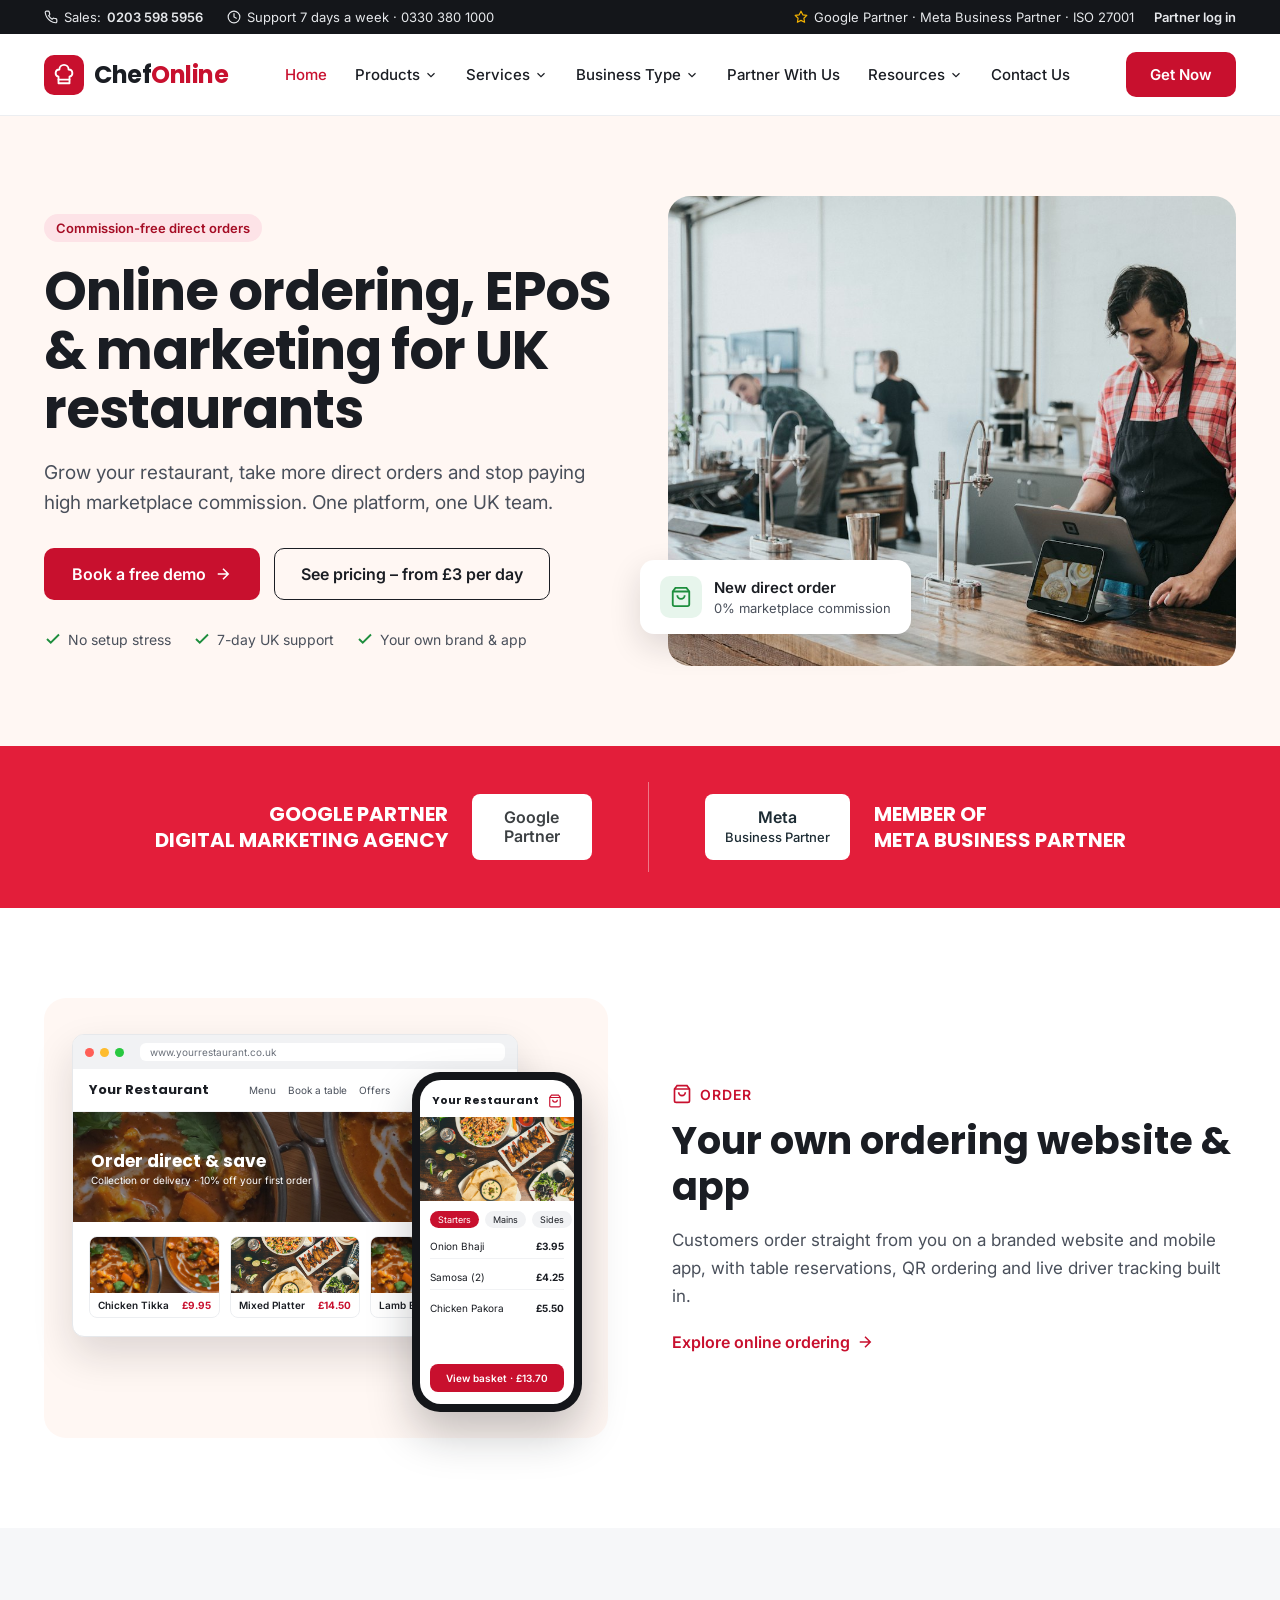
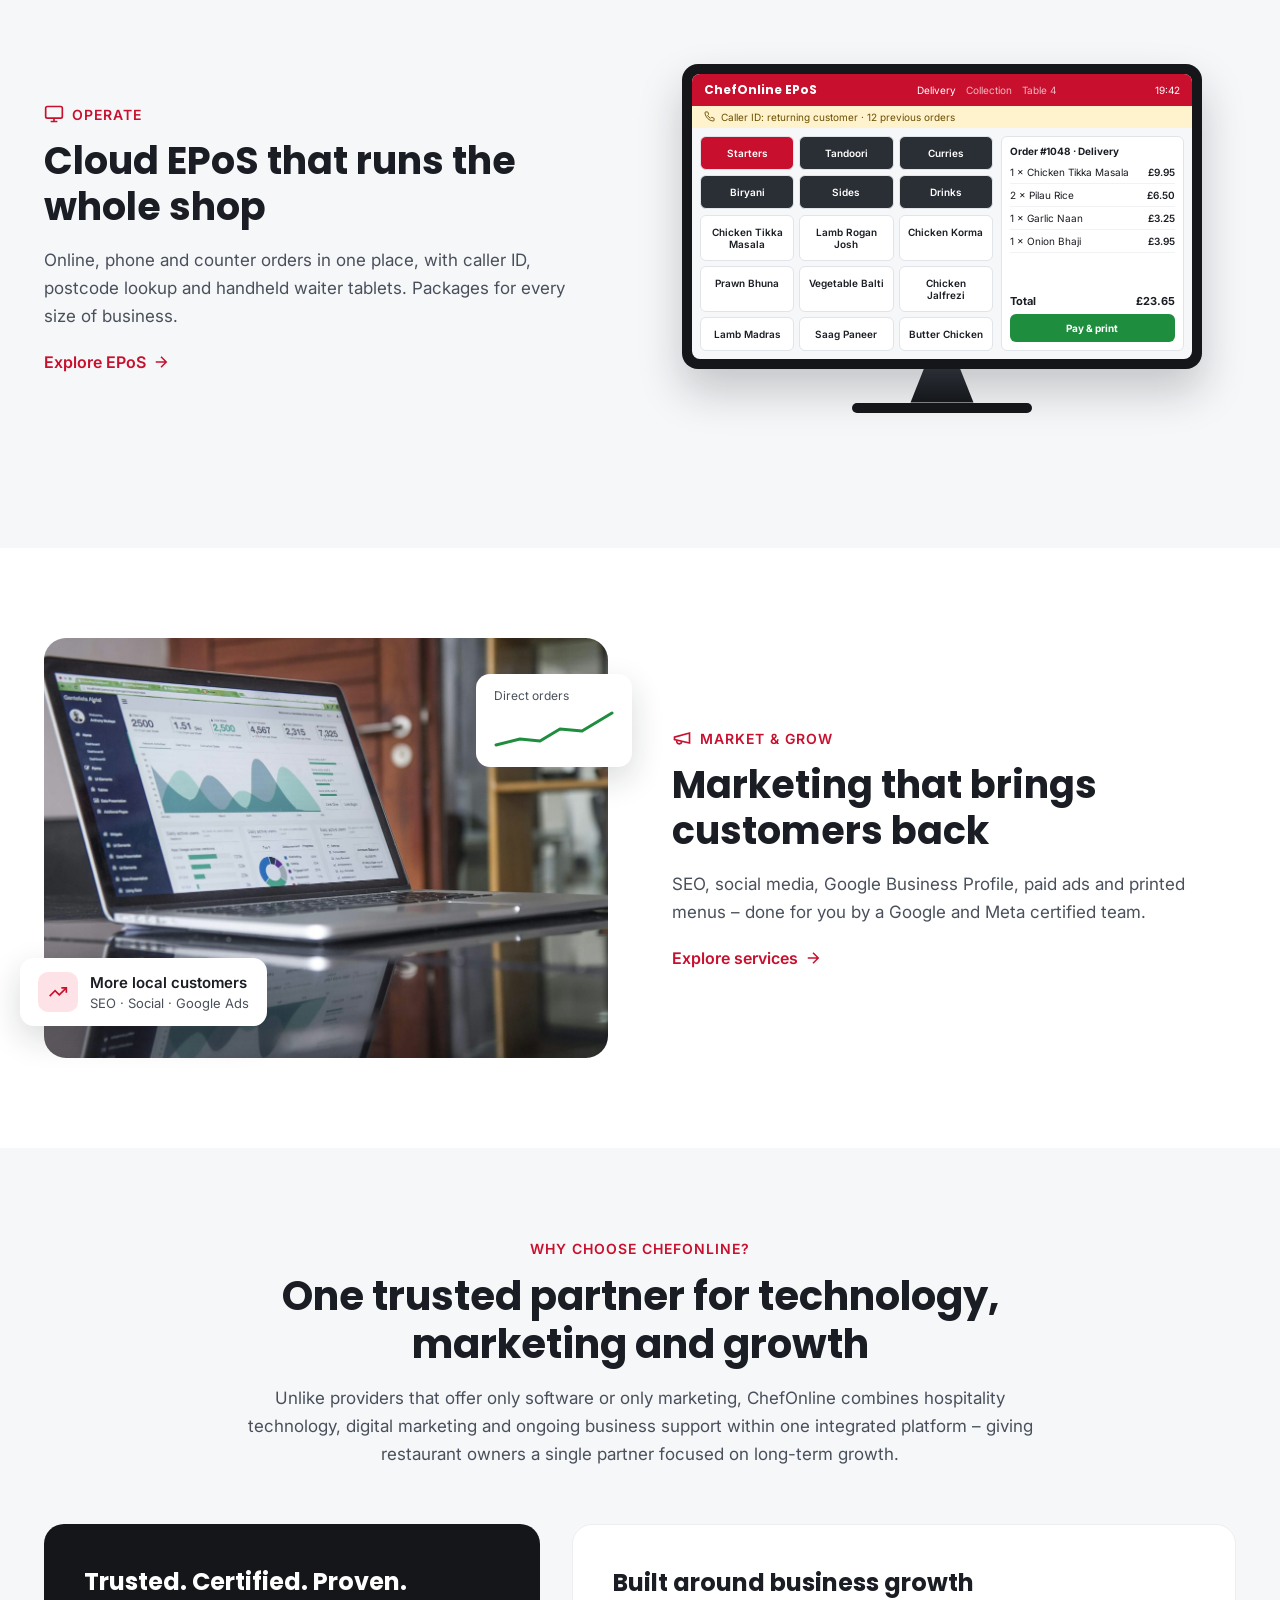
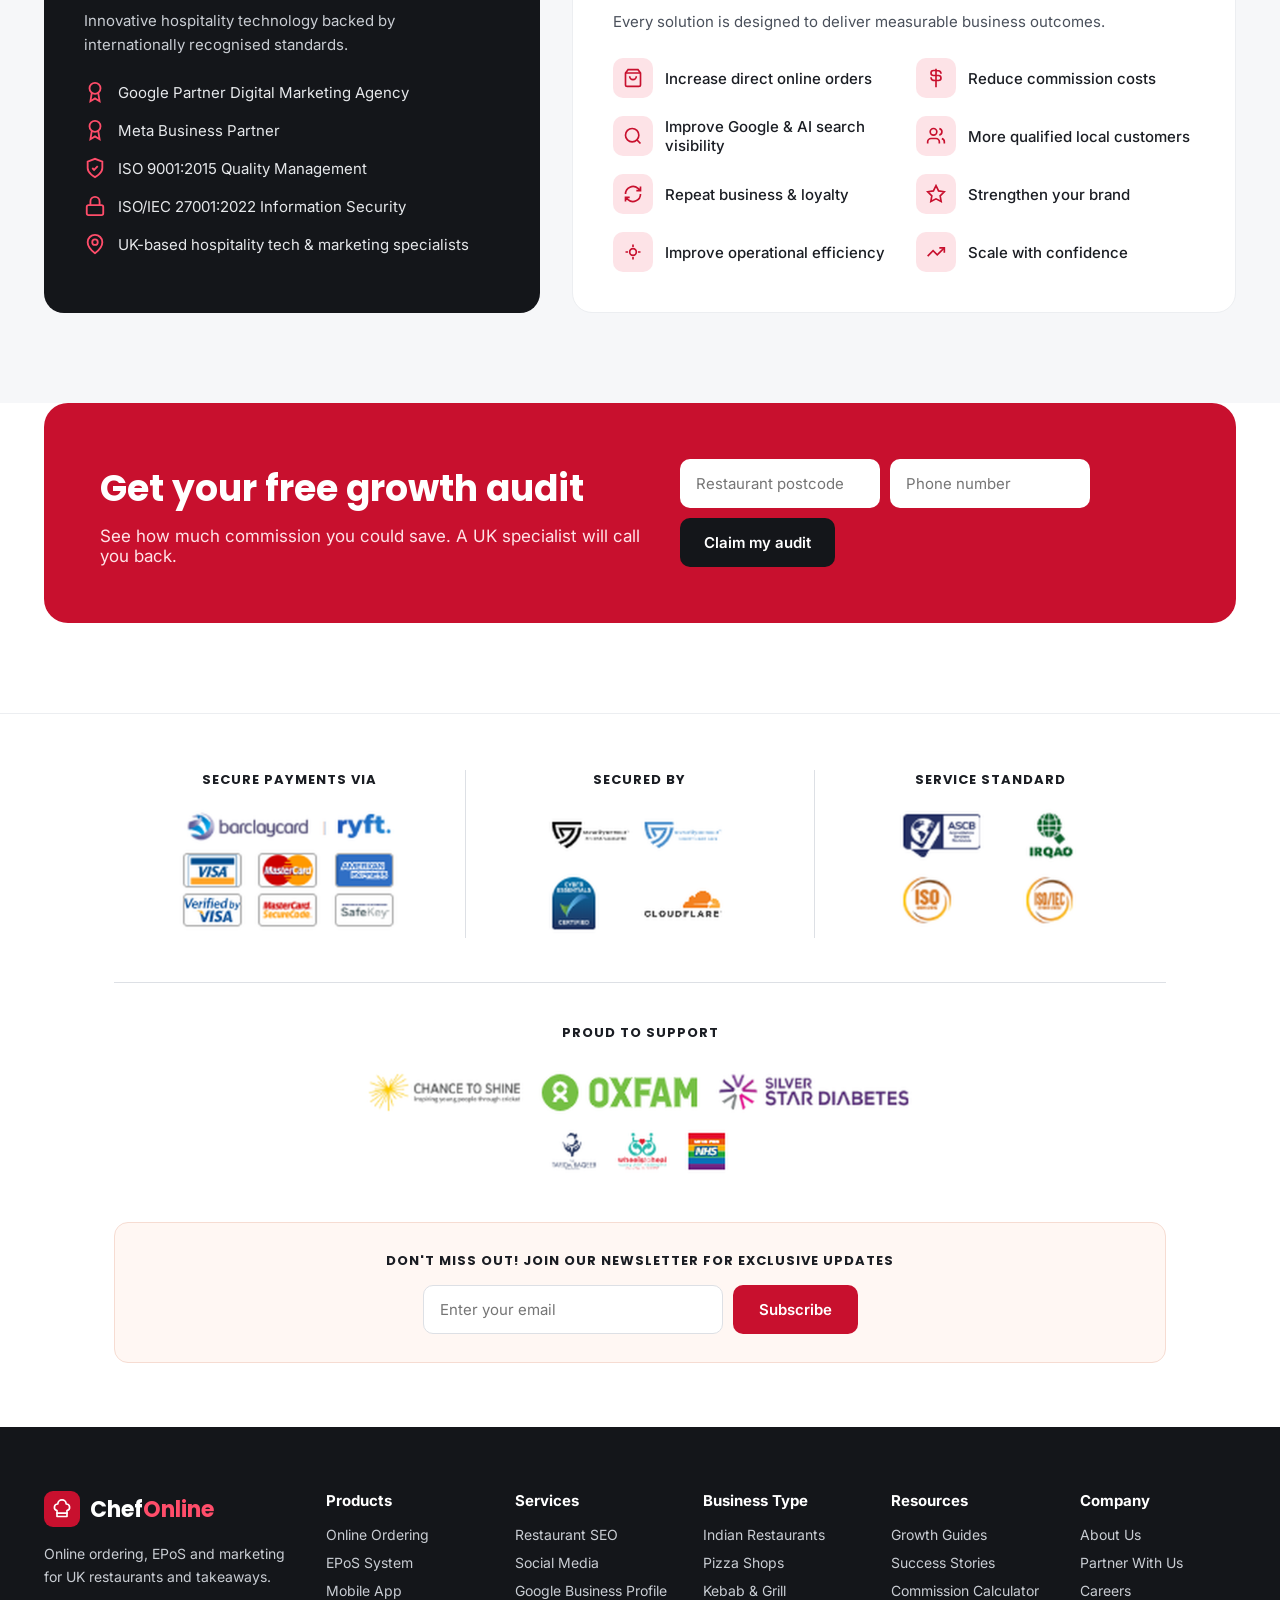
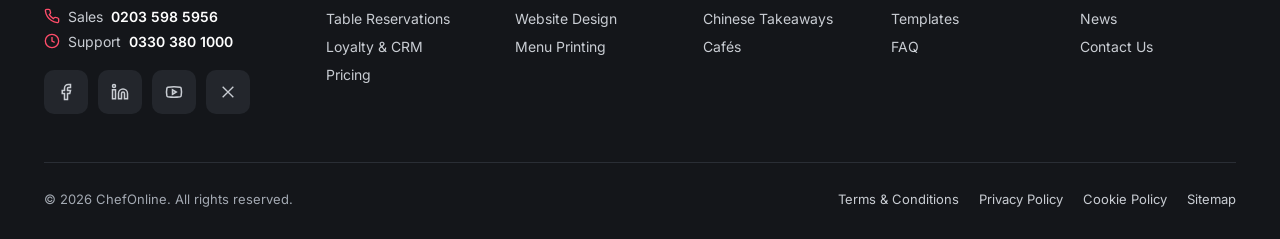
==== commit 24691b11: "Fix header menu: Products for software, Services for marketing and print; add Products page Co-Autho" ====
--- a/website/index.html
+++ b/website/index.html
@@ -36,8 +36,8 @@
       </a>
       <nav class="nav" aria-label="Main" style="display: flex; gap: 28px; font-size: 15px; font-weight: 500; align-items: center">
         <a href="#home" style="color: #C8102E">Home</a>
-        <div class="dd" style="padding: 26px 0; margin: -26px 0; position: relative"><a href="services/" style="display: flex; gap: 4px; align-items: center">Services<svg aria-hidden="true" width="14" height="14" viewBox="0 0 24 24" fill="none" stroke="currentColor" stroke-width="2"><path d="m6 9 6 6 6-6"/></svg></a><div class="mm" style="position: absolute; left: -24px; top: 100%; width: 560px; background: #fff; border: 1px solid #E6E8EB; border-radius: 8px; box-shadow: 0 16px 36px rgba(20,22,26,.14); z-index: 20; padding: 22px 0 18px"><p style="margin: 0 32px 14px; font-size: 16px; font-weight: 500; color: #1A1D23"><a href="services/">Services</a></p><div style="display: grid; grid-template-columns: 1fr 1fr; gap: 0 30px; margin: 0 12px; border-top: 1px solid #ECEEF1; padding: 12px 20px 0"><div><a href="services/online-ordering-system/" style="display: block; padding: 7px 0; font-size: 15px; font-weight: 400; color: #1A1D23">Online Food Ordering System</a><a href="services/epos-system/" style="display: block; padding: 7px 0; font-size: 15px; font-weight: 400; color: #1A1D23">EPoS System</a><a href="https://www.tablebookings.co.uk/" style="display: block; padding: 7px 0; font-size: 15px; font-weight: 400; color: #1A1D23">TableBookings</a></div><div><a href="services/digital-marketing/" style="display: block; padding: 7px 0; font-size: 15px; font-weight: 400; color: #1A1D23">Digital Marketing</a><a href="services/print-media/" style="display: block; padding: 7px 0; font-size: 15px; font-weight: 400; color: #1A1D23">Print Media</a></div></div></div></div>
-        <div class="dd" style="padding: 26px 0; margin: -26px 0"><a href="#products" style="display: flex; gap: 4px; align-items: center">Products<svg aria-hidden="true" width="14" height="14" viewBox="0 0 24 24" fill="none" stroke="currentColor" stroke-width="2"><path d="m6 9 6 6 6-6"/></svg></a><div class="mm" style="position: absolute; left: 0; right: 0; top: 100%; background: #fff; border-top: 1px solid #ECEEF1; box-shadow: 0 24px 48px rgba(20,22,26,.12); z-index: 20"><div style="max-width: 1240px; margin: 0 auto; padding: 28px 24px 32px; display: grid; grid-template-columns: 1fr 1fr 1.1fr; gap: 28px"><div><p style="font-size: 12px; font-weight: 700; letter-spacing: 1px; color: #6B717B; margin: 0 0 8px 10px; text-transform: uppercase">Order</p><div style="display: flex; flex-direction: column; gap: 2px"><a href="#" style="display: flex; gap: 12px; align-items: flex-start; padding: 10px; border-radius: 10px"><span style="width: 40px; height: 40px; flex: none; border-radius: 10px; background: #FDE3E7; display: flex; align-items: center; justify-content: center"><svg aria-hidden="true" width="20" height="20" viewBox="0 0 24 24" fill="none" stroke="#C8102E" stroke-width="2" stroke-linecap="round" stroke-linejoin="round"><path d="M6 2 3 6v14a2 2 0 0 0 2 2h14a2 2 0 0 0 2-2V6l-3-4z"/><path d="M3 6h18M16 10a4 4 0 0 1-8 0"/></svg></span><span><span style="display: block; font-weight: 600; font-size: 15px; color: #1A1D23">Online Ordering System</span><span style="display: block; font-size: 13px; color: #5B616B; margin-top: 2px; font-weight: 400">Your own commission-free ordering website</span></span></a><a href="#" style="display: flex; gap: 12px; align-items: flex-start; padding: 10px; border-radius: 10px"><span style="width: 40px; height: 40px; flex: none; border-radius: 10px; background: #FDE3E7; display: flex; align-items: center; justify-content: center"><svg aria-hidden="true" width="20" height="20" viewBox="0 0 24 24" fill="none" stroke="#C8102E" stroke-width="2" stroke-linecap="round" stroke-linejoin="round"><rect x="5" y="2" width="14" height="20" rx="2"/><path d="M12 18h.01"/></svg></span><span><span style="display: block; font-weight: 600; font-size: 15px; color: #1A1D23">Branded Mobile App</span><span style="display: block; font-size: 13px; color: #5B616B; margin-top: 2px; font-weight: 400">iOS and Android apps in your name</span></span></a><a href="#" style="display: flex; gap: 12px; align-items: flex-start; padding: 10px; border-radius: 10px"><span style="width: 40px; height: 40px; flex: none; border-radius: 10px; background: #FDE3E7; display: flex; align-items: center; justify-content: center"><svg aria-hidden="true" width="20" height="20" viewBox="0 0 24 24" fill="none" stroke="#C8102E" stroke-width="2" stroke-linecap="round" stroke-linejoin="round"><rect x="3" y="3" width="7" height="7"/><rect x="14" y="3" width="7" height="7"/><rect x="3" y="14" width="7" height="7"/><path d="M14 14h3v3M21 21h-4"/></svg></span><span><span style="display: block; font-weight: 600; font-size: 15px; color: #1A1D23">QR Table Ordering</span><span style="display: block; font-size: 13px; color: #5B616B; margin-top: 2px; font-weight: 400">Order and pay from the table</span></span></a></div></div><div><p style="font-size: 12px; font-weight: 700; letter-spacing: 1px; color: #6B717B; margin: 0 0 8px 10px; text-transform: uppercase">Operate</p><div style="display: flex; flex-direction: column; gap: 2px"><a href="#" style="display: flex; gap: 12px; align-items: flex-start; padding: 10px; border-radius: 10px"><span style="width: 40px; height: 40px; flex: none; border-radius: 10px; background: #FDE3E7; display: flex; align-items: center; justify-content: center"><svg aria-hidden="true" width="20" height="20" viewBox="0 0 24 24" fill="none" stroke="#C8102E" stroke-width="2" stroke-linecap="round" stroke-linejoin="round"><rect x="2" y="3" width="20" height="14" rx="2"/><path d="M8 21h8M12 17v4"/></svg></span><span><span style="display: block; font-weight: 600; font-size: 15px; color: #1A1D23">Cloud EPoS</span><span style="display: block; font-size: 13px; color: #5B616B; margin-top: 2px; font-weight: 400">Nino, Yuno, Sango and Sango i3 packages</span></span></a><a href="#" style="display: flex; gap: 12px; align-items: flex-start; padding: 10px; border-radius: 10px"><span style="width: 40px; height: 40px; flex: none; border-radius: 10px; background: #FDE3E7; display: flex; align-items: center; justify-content: center"><svg aria-hidden="true" width="20" height="20" viewBox="0 0 24 24" fill="none" stroke="#C8102E" stroke-width="2" stroke-linecap="round" stroke-linejoin="round"><rect x="3" y="4" width="18" height="18" rx="2"/><path d="M16 2v4M8 2v4M3 10h18"/></svg></span><span><span style="display: block; font-weight: 600; font-size: 15px; color: #1A1D23">Table Reservations</span><span style="display: block; font-size: 13px; color: #5B616B; margin-top: 2px; font-weight: 400">Bookings straight into your system</span></span></a></div></div><div style="background: #FFF7F3; border-radius: 14px; overflow: hidden; display: flex; flex-direction: column"><img src="images/food.jpg" alt="" style="width: 100%; height: 140px; object-fit: cover"><div style="padding: 18px"><p style="font-family: Poppins, sans-serif; font-weight: 600; font-size: 17px; margin: 0 0 6px; color: #1A1D23">Online ordering from £3* per day</p><p style="font-size: 13px; color: #4A505B; margin: 0 0 12px; line-height: 1.5; font-weight: 400">Website, app, control panel and 7-day support.</p><a href="#" style="color: #C8102E; font-weight: 600; font-size: 14px">See pricing →</a></div></div></div></div></div>
+        <div class="dd" style="padding: 26px 0; margin: -26px 0; position: relative"><a href="products/" style="display: flex; gap: 4px; align-items: center;">Products<svg aria-hidden="true" width="14" height="14" viewBox="0 0 24 24" fill="none" stroke="currentColor" stroke-width="2"><path d="m6 9 6 6 6-6"/></svg></a><div class="mm" style="position: absolute; left: -24px; top: 100%; width: 560px; background: #fff; border: 1px solid #E6E8EB; border-radius: 8px; box-shadow: 0 16px 36px rgba(20,22,26,.14); z-index: 20; padding: 22px 0 18px"><p style="margin: 0 32px 14px; font-size: 16px; font-weight: 500; color: #1A1D23"><a href="products/">Products</a></p><div style="display: grid; grid-template-columns: 1fr 1fr; gap: 0 30px; margin: 0 12px; border-top: 1px solid #ECEEF1; padding: 12px 20px 0"><div><a href="products/#online-ordering-system" style="display: block; padding: 7px 0; font-size: 15px; font-weight: 400; color: #1A1D23">Online Food Ordering System</a><a href="products/#mobile-app" style="display: block; padding: 7px 0; font-size: 15px; font-weight: 400; color: #1A1D23">Mobile &amp; Partner App</a><a href="products/#control-panel" style="display: block; padding: 7px 0; font-size: 15px; font-weight: 400; color: #1A1D23">Owners Control Panel</a></div><div><a href="products/#epos-system" style="display: block; padding: 7px 0; font-size: 15px; font-weight: 400; color: #1A1D23">EPoS System</a><a href="products/#table-bookings" style="display: block; padding: 7px 0; font-size: 15px; font-weight: 400; color: #1A1D23">TableBookings</a></div></div></div></div>
+        <div class="dd" style="padding: 26px 0; margin: -26px 0; position: relative"><a href="services/" style="display: flex; gap: 4px; align-items: center;">Services<svg aria-hidden="true" width="14" height="14" viewBox="0 0 24 24" fill="none" stroke="currentColor" stroke-width="2"><path d="m6 9 6 6 6-6"/></svg></a><div class="mm" style="position: absolute; left: -24px; top: 100%; width: 560px; background: #fff; border: 1px solid #E6E8EB; border-radius: 8px; box-shadow: 0 16px 36px rgba(20,22,26,.14); z-index: 20; padding: 22px 0 18px"><p style="margin: 0 32px 14px; font-size: 16px; font-weight: 500; color: #1A1D23"><a href="services/">Services</a></p><div style="display: grid; grid-template-columns: 1fr 1fr; gap: 0 30px; margin: 0 12px; border-top: 1px solid #ECEEF1; padding: 12px 20px 0"><div><a href="services/#digital-marketing" style="display: block; padding: 7px 0; font-size: 15px; font-weight: 400; color: #1A1D23">Digital Marketing</a><a href="services/#web-app-design" style="display: block; padding: 7px 0; font-size: 15px; font-weight: 400; color: #1A1D23">Website &amp; App Design</a></div><div><a href="services/#print-media" style="display: block; padding: 7px 0; font-size: 15px; font-weight: 400; color: #1A1D23">Print Media</a><a href="services/#print-media" style="display: block; padding: 7px 0; font-size: 15px; font-weight: 400; color: #1A1D23">Menus, Leaflets &amp; Business Cards</a></div></div></div></div>
         <div class="dd" style="padding: 26px 0; margin: -26px 0"><a href="#business-types" style="display: flex; gap: 4px; align-items: center">Business Type<svg aria-hidden="true" width="14" height="14" viewBox="0 0 24 24" fill="none" stroke="currentColor" stroke-width="2"><path d="m6 9 6 6 6-6"/></svg></a><div class="mm" style="position: absolute; left: 0; right: 0; top: 100%; background: #fff; border-top: 1px solid #ECEEF1; box-shadow: 0 24px 48px rgba(20,22,26,.12); z-index: 20"><div style="max-width: 1240px; margin: 0 auto; padding: 28px 24px 32px; display: grid; grid-template-columns: 1fr 1fr 1fr; gap: 28px"><div><p style="font-size: 12px; font-weight: 700; letter-spacing: 1px; color: #6B717B; margin: 0 0 8px 10px; text-transform: uppercase">Cuisine</p><div style="display: flex; flex-direction: column; gap: 2px"><a href="#" style="display: flex; gap: 12px; align-items: flex-start; padding: 10px; border-radius: 10px"><span style="width: 40px; height: 40px; flex: none; border-radius: 10px; background: #FDE3E7; display: flex; align-items: center; justify-content: center"><svg aria-hidden="true" width="20" height="20" viewBox="0 0 24 24" fill="none" stroke="#C8102E" stroke-width="2" stroke-linecap="round" stroke-linejoin="round"><path d="M12 21a9 9 0 0 0 9-9H3a9 9 0 0 0 9 9zM7 21h10M19.5 12 22 6M16.3 6.8c.7.4 1.7.7 2.7.4M8.6 3.9c.8.4 1.8.8 2.9.4"/></svg></span><span><span style="display: block; font-weight: 600; font-size: 15px; color: #1A1D23">Indian & Curry House</span><span style="display: block; font-size: 13px; color: #5B616B; margin-top: 2px; font-weight: 400">Set meals, spice levels, caller ID</span></span></a><a href="#" style="display: flex; gap: 12px; align-items: flex-start; padding: 10px; border-radius: 10px"><span style="width: 40px; height: 40px; flex: none; border-radius: 10px; background: #FDE3E7; display: flex; align-items: center; justify-content: center"><svg aria-hidden="true" width="20" height="20" viewBox="0 0 24 24" fill="none" stroke="#C8102E" stroke-width="2" stroke-linecap="round" stroke-linejoin="round"><path d="M15 11h.01M11 15h.01M16 16h.01M2 16l20 6-6-20A20 20 0 0 0 2 16"/><path d="M5.7 7.1A20 20 0 0 1 17 18.3"/></svg></span><span><span style="display: block; font-weight: 600; font-size: 15px; color: #1A1D23">Pizza Shops</span><span style="display: block; font-size: 13px; color: #5B616B; margin-top: 2px; font-weight: 400">Half-and-half, sizes and meal deals</span></span></a><a href="#" style="display: flex; gap: 12px; align-items: flex-start; padding: 10px; border-radius: 10px"><span style="width: 40px; height: 40px; flex: none; border-radius: 10px; background: #FDE3E7; display: flex; align-items: center; justify-content: center"><svg aria-hidden="true" width="20" height="20" viewBox="0 0 24 24" fill="none" stroke="#C8102E" stroke-width="2" stroke-linecap="round" stroke-linejoin="round"><path d="M8.5 14.5A2.5 2.5 0 0 0 11 12c0-1.4-.5-2-1-3-1.1-2.1-.2-4 2-6 .5 2.5 2 4.9 4 6.5 2 1.6 3 3.5 3 5.5a7 7 0 1 1-14 0c0-1.2.4-2.3 1-3.3.3 1.6 1.5 2.8 2.5 2.8z"/></svg></span><span><span style="display: block; font-weight: 600; font-size: 15px; color: #1A1D23">Kebab & Grill</span><span style="display: block; font-size: 13px; color: #5B616B; margin-top: 2px; font-weight: 400">Fast late-night order handling</span></span></a><a href="#" style="display: flex; gap: 12px; align-items: flex-start; padding: 10px; border-radius: 10px"><span style="width: 40px; height: 40px; flex: none; border-radius: 10px; background: #FDE3E7; display: flex; align-items: center; justify-content: center"><svg aria-hidden="true" width="20" height="20" viewBox="0 0 24 24" fill="none" stroke="#C8102E" stroke-width="2" stroke-linecap="round" stroke-linejoin="round"><path d="M12 21a9 9 0 0 0 9-9H3a9 9 0 0 0 9 9zM7 21h10M19.5 12 22 6M16.3 6.8c.7.4 1.7.7 2.7.4M8.6 3.9c.8.4 1.8.8 2.9.4"/></svg></span><span><span style="display: block; font-weight: 600; font-size: 15px; color: #1A1D23">Chinese Takeaways</span><span style="display: block; font-size: 13px; color: #5B616B; margin-top: 2px; font-weight: 400">Large menus made simple</span></span></a></div></div><div><p style="font-size: 12px; font-weight: 700; letter-spacing: 1px; color: #6B717B; margin: 0 0 8px 10px; text-transform: uppercase">Venue</p><div style="display: flex; flex-direction: column; gap: 2px"><a href="#" style="display: flex; gap: 12px; align-items: flex-start; padding: 10px; border-radius: 10px"><span style="width: 40px; height: 40px; flex: none; border-radius: 10px; background: #FDE3E7; display: flex; align-items: center; justify-content: center"><svg aria-hidden="true" width="20" height="20" viewBox="0 0 24 24" fill="none" stroke="#C8102E" stroke-width="2" stroke-linecap="round" stroke-linejoin="round"><path d="M6.5 12c.9-4.5 4.8-8 10.5-8 0 3.3-2.5 6.5-2.5 8s2.5 4.7 2.5 8c-5.7 0-9.6-3.5-10.5-8zM2 9l4.5 3L2 15"/></svg></span><span><span style="display: block; font-weight: 600; font-size: 15px; color: #1A1D23">Fish & Chips</span><span style="display: block; font-size: 13px; color: #5B616B; margin-top: 2px; font-weight: 400">Busy counter and phone orders</span></span></a><a href="#" style="display: flex; gap: 12px; align-items: flex-start; padding: 10px; border-radius: 10px"><span style="width: 40px; height: 40px; flex: none; border-radius: 10px; background: #FDE3E7; display: flex; align-items: center; justify-content: center"><svg aria-hidden="true" width="20" height="20" viewBox="0 0 24 24" fill="none" stroke="#C8102E" stroke-width="2" stroke-linecap="round" stroke-linejoin="round"><path d="M17 8h1a4 4 0 1 1 0 8h-1M3 8h14v9a4 4 0 0 1-4 4H7a4 4 0 0 1-4-4z"/><path d="M6 2v2M10 2v2M14 2v2"/></svg></span><span><span style="display: block; font-weight: 600; font-size: 15px; color: #1A1D23">Cafés & Coffee Shops</span><span style="display: block; font-size: 13px; color: #5B616B; margin-top: 2px; font-weight: 400">Quick-serve and QR ordering</span></span></a><a href="#" style="display: flex; gap: 12px; align-items: flex-start; padding: 10px; border-radius: 10px"><span style="width: 40px; height: 40px; flex: none; border-radius: 10px; background: #FDE3E7; display: flex; align-items: center; justify-content: center"><svg aria-hidden="true" width="20" height="20" viewBox="0 0 24 24" fill="none" stroke="#C8102E" stroke-width="2" stroke-linecap="round" stroke-linejoin="round"><path d="m2 7 4-5h12l4 5M4 7v13a2 2 0 0 0 2 2h12a2 2 0 0 0 2-2V7M2 7h20M9 22v-6h6v6"/></svg></span><span><span style="display: block; font-weight: 600; font-size: 15px; color: #1A1D23">Dark Kitchens</span><span style="display: block; font-size: 13px; color: #5B616B; margin-top: 2px; font-weight: 400">Multi-brand, delivery-first</span></span></a><a href="#" style="display: flex; gap: 12px; align-items: flex-start; padding: 10px; border-radius: 10px"><span style="width: 40px; height: 40px; flex: none; border-radius: 10px; background: #FDE3E7; display: flex; align-items: center; justify-content: center"><svg aria-hidden="true" width="20" height="20" viewBox="0 0 24 24" fill="none" stroke="#C8102E" stroke-width="2" stroke-linecap="round" stroke-linejoin="round"><rect x="4" y="2" width="16" height="20" rx="2"/><path d="M9 22v-4h6v4M8 6h.01M16 6h.01M12 6h.01M12 10h.01M12 14h.01M16 10h.01M16 14h.01M8 10h.01M8 14h.01"/></svg></span><span><span style="display: block; font-weight: 600; font-size: 15px; color: #1A1D23">Multi-site Groups</span><span style="display: block; font-size: 13px; color: #5B616B; margin-top: 2px; font-weight: 400">Central menus and reporting</span></span></a></div></div><div style="background: #FFF7F3; border-radius: 14px; overflow: hidden; display: flex; flex-direction: column"><img src="images/curry.jpg" alt="" style="width: 100%; height: 140px; object-fit: cover"><div style="padding: 18px"><p style="font-family: Poppins, sans-serif; font-weight: 600; font-size: 17px; margin: 0 0 6px; color: #1A1D23">Built for UK takeaways</p><p style="font-size: 13px; color: #4A505B; margin: 0 0 12px; line-height: 1.5; font-weight: 400">See how restaurants like yours grow direct orders.</p><a href="#" style="color: #C8102E; font-weight: 600; font-size: 14px">View success stories →</a></div></div></div></div></div>
         <a href="#partner">Partner With Us</a>
         <div class="dd" style="padding: 26px 0; margin: -26px 0"><a href="#resources" style="display: flex; gap: 4px; align-items: center">Resources<svg aria-hidden="true" width="14" height="14" viewBox="0 0 24 24" fill="none" stroke="currentColor" stroke-width="2"><path d="m6 9 6 6 6-6"/></svg></a><div class="mm" style="position: absolute; left: 0; right: 0; top: 100%; background: #fff; border-top: 1px solid #ECEEF1; box-shadow: 0 24px 48px rgba(20,22,26,.12); z-index: 20"><div style="max-width: 1240px; margin: 0 auto; padding: 28px 24px 32px; display: grid; grid-template-columns: 1fr 1fr 1fr 1.1fr; gap: 28px"><div><p style="font-size: 12px; font-weight: 700; letter-spacing: 1px; color: #6B717B; margin: 0 0 8px 10px; text-transform: uppercase">Learn</p><div style="display: flex; flex-direction: column; gap: 2px"><a href="#" style="display: flex; gap: 12px; align-items: flex-start; padding: 10px; border-radius: 10px"><span style="width: 40px; height: 40px; flex: none; border-radius: 10px; background: #FDE3E7; display: flex; align-items: center; justify-content: center"><svg aria-hidden="true" width="20" height="20" viewBox="0 0 24 24" fill="none" stroke="#C8102E" stroke-width="2" stroke-linecap="round" stroke-linejoin="round"><path d="M2 3h6a4 4 0 0 1 4 4v14a3 3 0 0 0-3-3H2zM22 3h-6a4 4 0 0 0-4 4v14a3 3 0 0 1 3-3h7z"/></svg></span><span><span style="display: block; font-weight: 600; font-size: 15px; color: #1A1D23">Growth Guides</span><span style="display: block; font-size: 13px; color: #5B616B; margin-top: 2px; font-weight: 400">Tips to win more direct orders</span></span></a><a href="#" style="display: flex; gap: 12px; align-items: flex-start; padding: 10px; border-radius: 10px"><span style="width: 40px; height: 40px; flex: none; border-radius: 10px; background: #FDE3E7; display: flex; align-items: center; justify-content: center"><svg aria-hidden="true" width="20" height="20" viewBox="0 0 24 24" fill="none" stroke="#C8102E" stroke-width="2" stroke-linecap="round" stroke-linejoin="round"><path d="M6 9H4.5a2.5 2.5 0 0 1 0-5H6M18 9h1.5a2.5 2.5 0 0 0 0-5H18M4 22h16M10 14.7V17c0 .6-.5 1-1 1.2C7.9 18.8 7 20.2 7 22M14 14.7V17c0 .6.5 1 1 1.2 1.1.6 2 2 2 3.8M18 2H6v7a6 6 0 0 0 12 0z"/></svg></span><span><span style="display: block; font-weight: 600; font-size: 15px; color: #1A1D23">Success Stories</span><span style="display: block; font-size: 13px; color: #5B616B; margin-top: 2px; font-weight: 400">Real results from UK restaurants</span></span></a><a href="#" style="display: flex; gap: 12px; align-items: flex-start; padding: 10px; border-radius: 10px"><span style="width: 40px; height: 40px; flex: none; border-radius: 10px; background: #FDE3E7; display: flex; align-items: center; justify-content: center"><svg aria-hidden="true" width="20" height="20" viewBox="0 0 24 24" fill="none" stroke="#C8102E" stroke-width="2" stroke-linecap="round" stroke-linejoin="round"><path d="m22 8-6 4 6 4V8z"/><rect x="2" y="6" width="14" height="12" rx="2"/></svg></span><span><span style="display: block; font-weight: 600; font-size: 15px; color: #1A1D23">Videos & Webinars</span><span style="display: block; font-size: 13px; color: #5B616B; margin-top: 2px; font-weight: 400">Watch demos and walkthroughs</span></span></a></div></div><div><p style="font-size: 12px; font-weight: 700; letter-spacing: 1px; color: #6B717B; margin: 0 0 8px 10px; text-transform: uppercase">Tools</p><div style="display: flex; flex-direction: column; gap: 2px"><a href="#" style="display: flex; gap: 12px; align-items: flex-start; padding: 10px; border-radius: 10px"><span style="width: 40px; height: 40px; flex: none; border-radius: 10px; background: #FDE3E7; display: flex; align-items: center; justify-content: center"><svg aria-hidden="true" width="20" height="20" viewBox="0 0 24 24" fill="none" stroke="#C8102E" stroke-width="2" stroke-linecap="round" stroke-linejoin="round"><rect x="4" y="2" width="16" height="20" rx="2"/><path d="M8 6h8M8 14h.01M12 14h.01M16 14h.01M8 18h.01M12 18h.01M16 18h.01"/></svg></span><span><span style="display: block; font-weight: 600; font-size: 15px; color: #1A1D23">Commission Calculator</span><span style="display: block; font-size: 13px; color: #5B616B; margin-top: 2px; font-weight: 400">See what marketplaces really cost you</span></span></a><a href="#" style="display: flex; gap: 12px; align-items: flex-start; padding: 10px; border-radius: 10px"><span style="width: 40px; height: 40px; flex: none; border-radius: 10px; background: #FDE3E7; display: flex; align-items: center; justify-content: center"><svg aria-hidden="true" width="20" height="20" viewBox="0 0 24 24" fill="none" stroke="#C8102E" stroke-width="2" stroke-linecap="round" stroke-linejoin="round"><path d="M14 2H6a2 2 0 0 0-2 2v16a2 2 0 0 0 2 2h12a2 2 0 0 0 2-2V8z"/><path d="M14 2v6h6"/></svg></span><span><span style="display: block; font-weight: 600; font-size: 15px; color: #1A1D23">Templates & Downloads</span><span style="display: block; font-size: 13px; color: #5B616B; margin-top: 2px; font-weight: 400">Menu and social media templates</span></span></a><a href="#" style="display: flex; gap: 12px; align-items: flex-start; padding: 10px; border-radius: 10px"><span style="width: 40px; height: 40px; flex: none; border-radius: 10px; background: #FDE3E7; display: flex; align-items: center; justify-content: center"><svg aria-hidden="true" width="20" height="20" viewBox="0 0 24 24" fill="none" stroke="#C8102E" stroke-width="2" stroke-linecap="round" stroke-linejoin="round"><path d="m16 16 3-8 3 8c-.9.7-1.9 1-3 1s-2.1-.3-3-1zM2 16l3-8 3 8c-.9.7-1.9 1-3 1s-2.1-.3-3-1zM7 21h10M12 3v18M3 7h2c2 0 5-1 7-2 2 1 5 2 7 2h2"/></svg></span><span><span style="display: block; font-weight: 600; font-size: 15px; color: #1A1D23">Compare ChefOnline</span><span style="display: block; font-size: 13px; color: #5B616B; margin-top: 2px; font-weight: 400">vs Just Eat, Uber Eats, Deliveroo</span></span></a></div></div><div><p style="font-size: 12px; font-weight: 700; letter-spacing: 1px; color: #6B717B; margin: 0 0 8px 10px; text-transform: uppercase">Support</p><div style="display: flex; flex-direction: column; gap: 2px"><a href="#" style="display: flex; gap: 12px; align-items: flex-start; padding: 10px; border-radius: 10px"><span style="width: 40px; height: 40px; flex: none; border-radius: 10px; background: #FDE3E7; display: flex; align-items: center; justify-content: center"><svg aria-hidden="true" width="20" height="20" viewBox="0 0 24 24" fill="none" stroke="#C8102E" stroke-width="2" stroke-linecap="round" stroke-linejoin="round"><circle cx="12" cy="12" r="10"/><path d="M9.1 9a3 3 0 0 1 5.8 1c0 2-3 3-3 3M12 17h.01"/></svg></span><span><span style="display: block; font-weight: 600; font-size: 15px; color: #1A1D23">FAQ & Help Centre</span><span style="display: block; font-size: 13px; color: #5B616B; margin-top: 2px; font-weight: 400">Answers to common questions</span></span></a><a href="#" style="display: flex; gap: 12px; align-items: flex-start; padding: 10px; border-radius: 10px"><span style="width: 40px; height: 40px; flex: none; border-radius: 10px; background: #FDE3E7; display: flex; align-items: center; justify-content: center"><svg aria-hidden="true" width="20" height="20" viewBox="0 0 24 24" fill="none" stroke="#C8102E" stroke-width="2" stroke-linecap="round" stroke-linejoin="round"><path d="m3 11 18-5v12L3 14v-3z"/><path d="M11.6 16.8a3 3 0 1 1-5.8-1.6"/></svg></span><span><span style="display: block; font-weight: 600; font-size: 15px; color: #1A1D23">News & Press</span><span style="display: block; font-size: 13px; color: #5B616B; margin-top: 2px; font-weight: 400">Latest from ChefOnline</span></span></a></div></div><div style="background: #FFF7F3; border-radius: 14px; overflow: hidden; display: flex; flex-direction: column"><img src="images/food.jpg" alt="" style="width: 100%; height: 140px; object-fit: cover"><div style="padding: 18px"><p style="font-family: Poppins, sans-serif; font-weight: 600; font-size: 17px; margin: 0 0 6px; color: #1A1D23">How much is commission costing you?</p><p style="font-size: 13px; color: #4A505B; margin: 0 0 12px; line-height: 1.5; font-weight: 400">Use our free calculator in under a minute.</p><a href="#" style="color: #C8102E; font-weight: 600; font-size: 14px">Try the calculator →</a></div></div></div></div></div>
@@ -57,7 +57,7 @@
       <p style="font-size: 19px; line-height: 1.6; color: #4A505B; margin: 0 0 30px">Grow your restaurant, take more direct orders and stop paying high marketplace commission. One platform, one UK team.</p>
       <div style="display: flex; gap: 14px; flex-wrap: wrap">
         <a href="#demo" style="background: #C8102E; color: #fff; font-weight: 600; padding: 16px 28px; border-radius: 10px; display: flex; gap: 8px; align-items: center">Book a free demo<svg aria-hidden="true" width="18" height="18" viewBox="0 0 24 24" fill="none" stroke="currentColor" stroke-width="2"><path d="M5 12h14M12 5l7 7-7 7"/></svg></a>
-        <a href="#pricing" style="border: 1.5px solid #1A1D23; font-weight: 600; padding: 15px 26px; border-radius: 10px">See pricing – from £3 per day</a>
+        <a href="products/#online-ordering-system" style="border: 1.5px solid #1A1D23; font-weight: 600; padding: 15px 26px; border-radius: 10px">See pricing – from £3 per day</a>
       </div>
       <div style="display: flex; gap: 22px; margin-top: 30px; font-size: 14px; color: #4A505B; flex-wrap: wrap">
         <span style="display: flex; gap: 6px; align-items: center"><svg aria-hidden="true" width="18" height="18" viewBox="0 0 24 24" fill="none" stroke="#1E8E3E" stroke-width="2.5"><path d="M20 6 9 17l-5-5"/></svg>No setup stress</span>
@@ -120,7 +120,7 @@
       <span style="display: flex; gap: 8px; align-items: center; color: #C8102E; font-weight: 600; font-size: 14px; letter-spacing: 1px"><svg aria-hidden="true" width="20" height="20" viewBox="0 0 24 24" fill="none" stroke="currentColor" stroke-width="2"><path d="M6 2 3 6v14a2 2 0 0 0 2 2h14a2 2 0 0 0 2-2V6l-3-4z"/><path d="M3 6h18M16 10a4 4 0 0 1-8 0"/></svg>ORDER</span>
       <h2 style="font-family: Poppins, sans-serif; font-size: 38px; line-height: 1.2; margin: 14px 0 16px">Your own ordering website &amp; app</h2>
       <p style="font-size: 17px; line-height: 1.65; color: #4A505B; margin: 0 0 22px">Customers order straight from you on a branded website and mobile app, with table reservations, QR ordering and live driver tracking built in.</p>
-      <a href="#ordering" style="color: #C8102E; font-weight: 600; display: flex; gap: 6px; align-items: center">Explore online ordering<svg aria-hidden="true" width="18" height="18" viewBox="0 0 24 24" fill="none" stroke="currentColor" stroke-width="2"><path d="M5 12h14M12 5l7 7-7 7"/></svg></a>
+      <a href="products/#online-ordering-system" style="color: #C8102E; font-weight: 600; display: flex; gap: 6px; align-items: center">Explore online ordering<svg aria-hidden="true" width="18" height="18" viewBox="0 0 24 24" fill="none" stroke="currentColor" stroke-width="2"><path d="M5 12h14M12 5l7 7-7 7"/></svg></a>
     </div>
   </div>
 </section>
@@ -132,7 +132,7 @@
       <span style="display: flex; gap: 8px; align-items: center; color: #C8102E; font-weight: 600; font-size: 14px; letter-spacing: 1px"><svg aria-hidden="true" width="20" height="20" viewBox="0 0 24 24" fill="none" stroke="currentColor" stroke-width="2"><rect x="2" y="3" width="20" height="14" rx="2"/><path d="M8 21h8M12 17v4"/></svg>OPERATE</span>
       <h2 style="font-family: Poppins, sans-serif; font-size: 38px; line-height: 1.2; margin: 14px 0 16px">Cloud EPoS that runs the whole shop</h2>
       <p style="font-size: 17px; line-height: 1.65; color: #4A505B; margin: 0 0 22px">Online, phone and counter orders in one place, with caller ID, postcode lookup and handheld waiter tablets. Packages for every size of business.</p>
-      <a href="#epos" style="color: #C8102E; font-weight: 600; display: flex; gap: 6px; align-items: center">Explore EPoS<svg aria-hidden="true" width="18" height="18" viewBox="0 0 24 24" fill="none" stroke="currentColor" stroke-width="2"><path d="M5 12h14M12 5l7 7-7 7"/></svg></a>
+      <a href="products/#epos-system" style="color: #C8102E; font-weight: 600; display: flex; gap: 6px; align-items: center">Explore EPoS<svg aria-hidden="true" width="18" height="18" viewBox="0 0 24 24" fill="none" stroke="currentColor" stroke-width="2"><path d="M5 12h14M12 5l7 7-7 7"/></svg></a>
     </div>
     <div role="img" aria-label="ChefOnline cloud EPoS screen showing menu categories, items, an order ticket and caller ID" style="flex: 1; min-width: 0; height: 440px; background: #F6F7F9; border-radius: 22px; display: flex; flex-direction: column; align-items: center; justify-content: center; padding: 24px; box-sizing: border-box">
       <div style="width: 100%; max-width: 520px; background: #14161A; border-radius: 16px; padding: 10px; box-shadow: 0 22px 44px rgba(20,22,26,.22)">
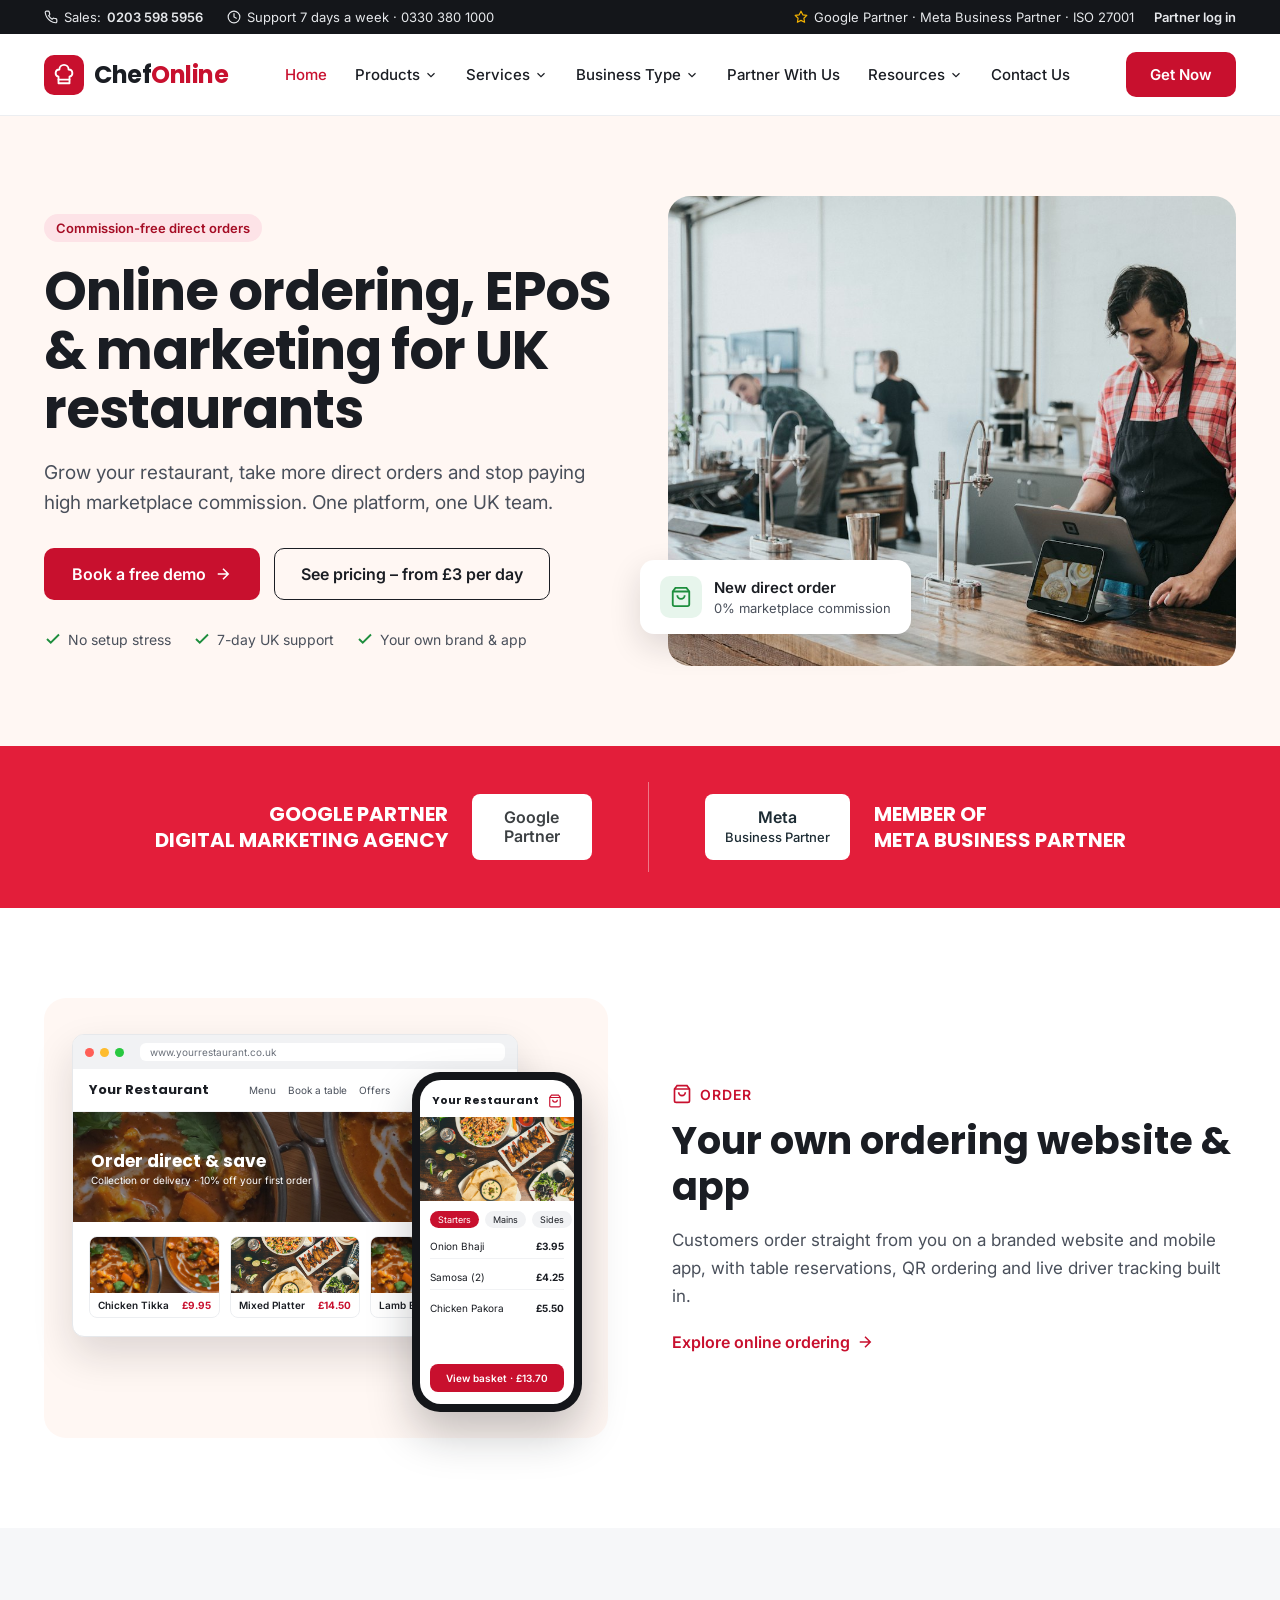
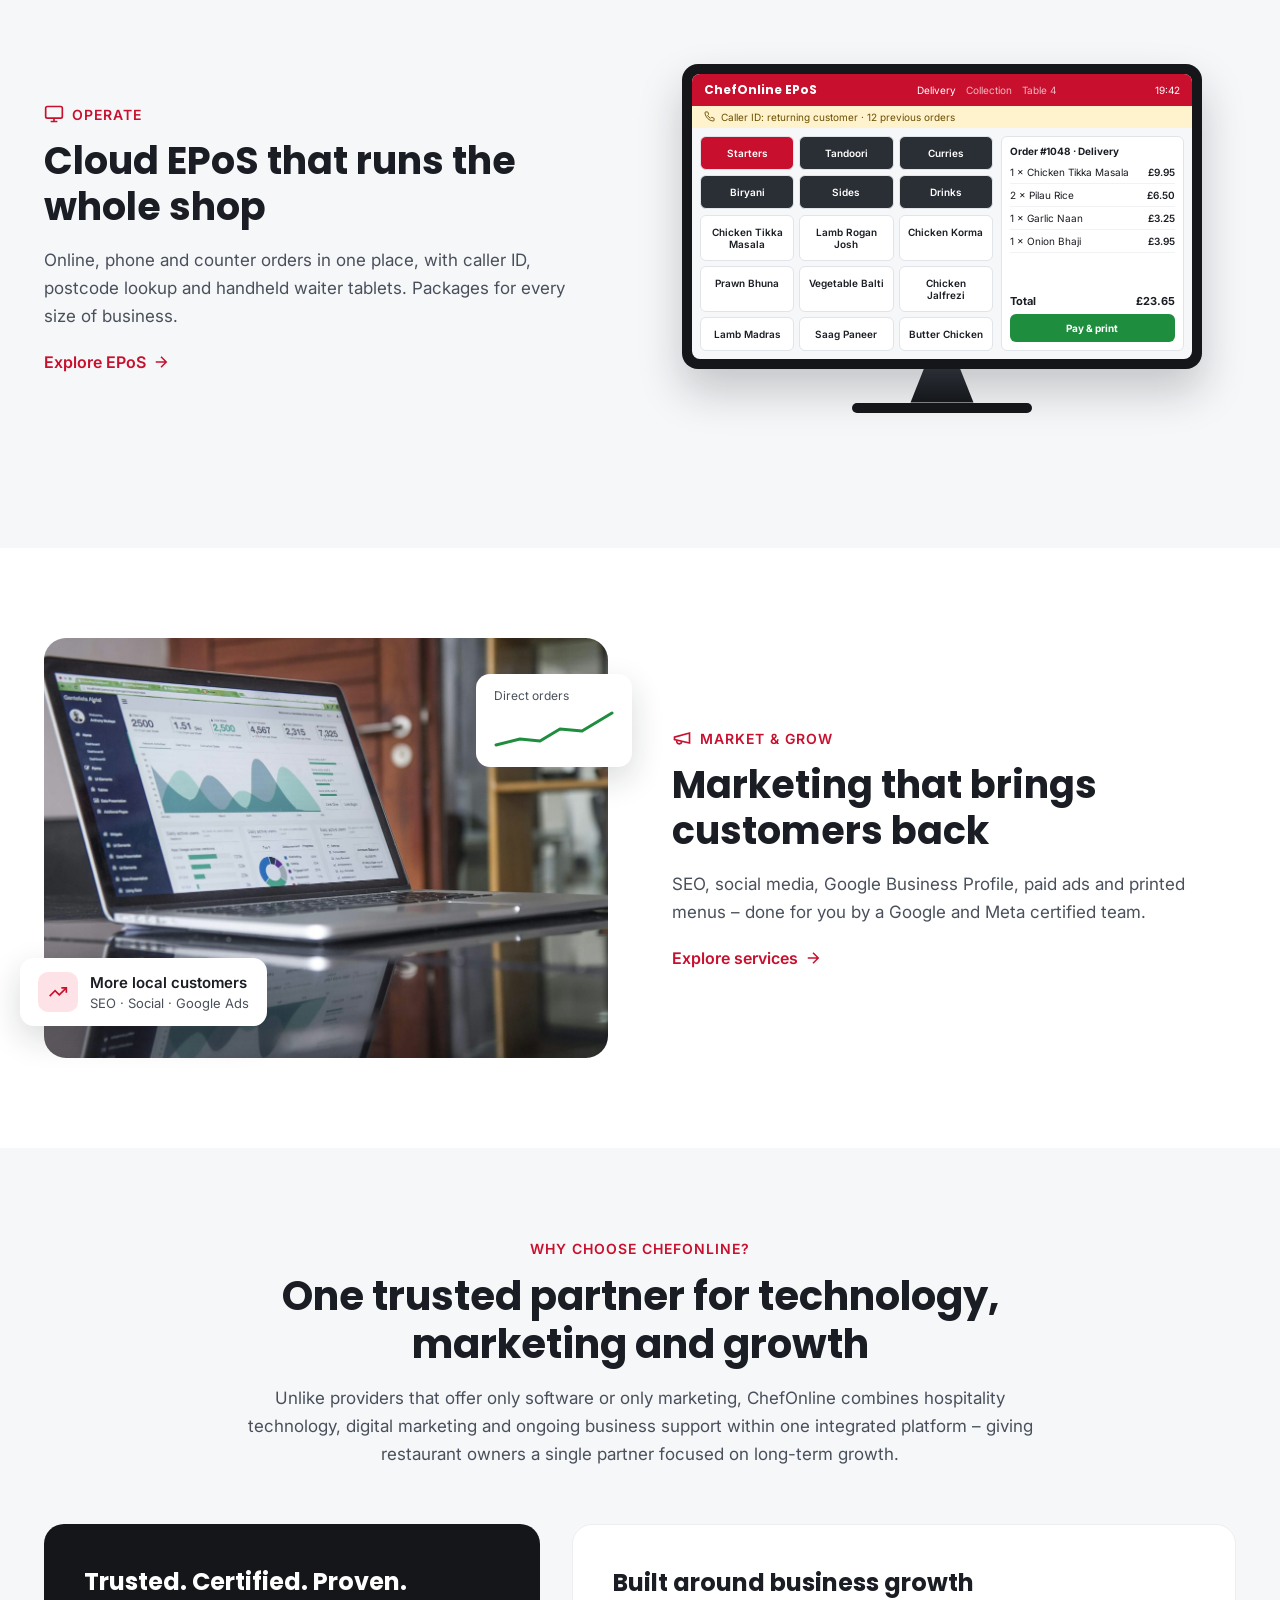
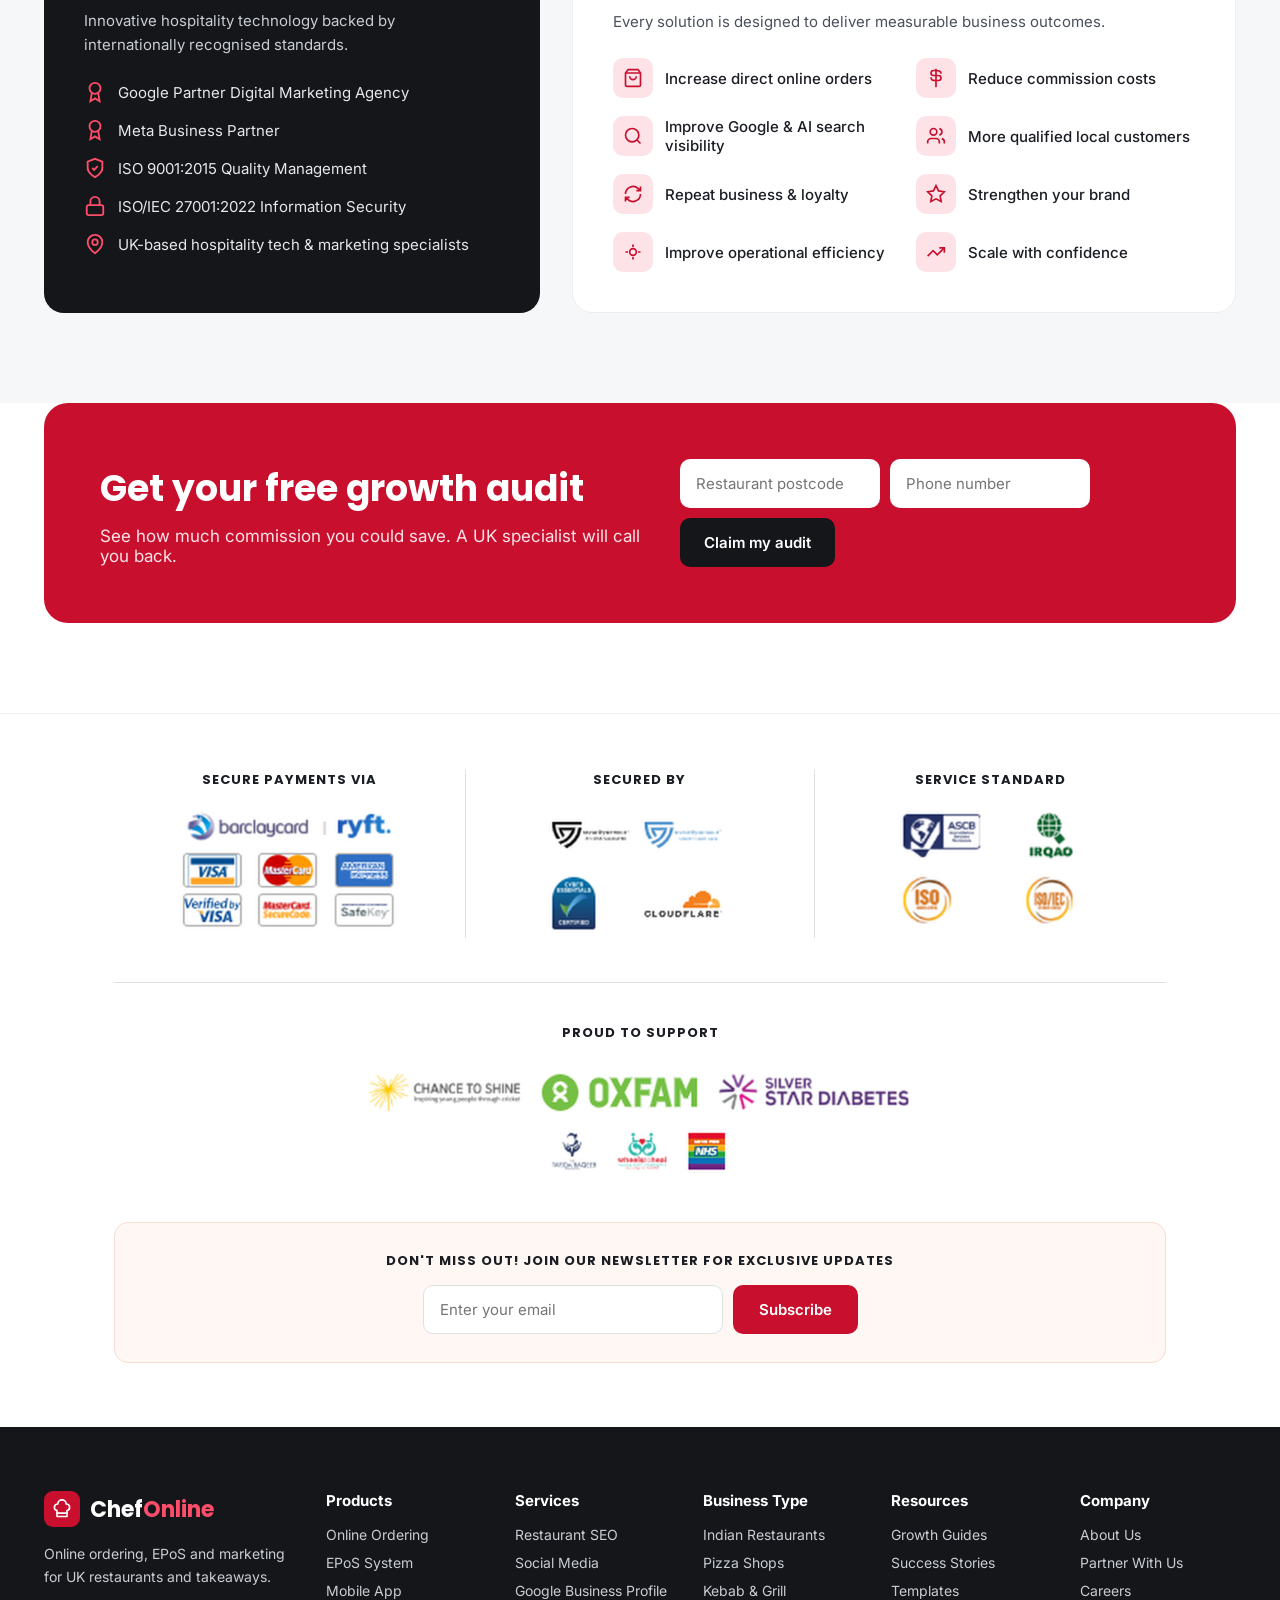
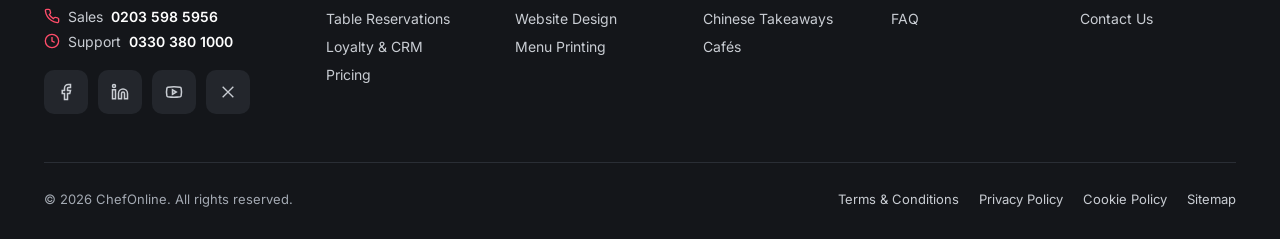
==== commit 8a76d0b2: "Remove calculator, compare and news links from website Co-Authored-By: Claude Opus 5.5 <noreply@anth" ====
--- a/website/index.html
+++ b/website/index.html
@@ -40,7 +40,7 @@
         <div class="dd" style="padding: 26px 0; margin: -26px 0; position: relative"><a href="services/" style="display: flex; gap: 4px; align-items: center;">Services<svg aria-hidden="true" width="14" height="14" viewBox="0 0 24 24" fill="none" stroke="currentColor" stroke-width="2"><path d="m6 9 6 6 6-6"/></svg></a><div class="mm" style="position: absolute; left: -24px; top: 100%; width: 560px; background: #fff; border: 1px solid #E6E8EB; border-radius: 8px; box-shadow: 0 16px 36px rgba(20,22,26,.14); z-index: 20; padding: 22px 0 18px"><p style="margin: 0 32px 14px; font-size: 16px; font-weight: 500; color: #1A1D23"><a href="services/">Services</a></p><div style="display: grid; grid-template-columns: 1fr 1fr; gap: 0 30px; margin: 0 12px; border-top: 1px solid #ECEEF1; padding: 12px 20px 0"><div><a href="services/#digital-marketing" style="display: block; padding: 7px 0; font-size: 15px; font-weight: 400; color: #1A1D23">Digital Marketing</a><a href="services/#web-app-design" style="display: block; padding: 7px 0; font-size: 15px; font-weight: 400; color: #1A1D23">Website &amp; App Design</a></div><div><a href="services/#print-media" style="display: block; padding: 7px 0; font-size: 15px; font-weight: 400; color: #1A1D23">Print Media</a><a href="services/#print-media" style="display: block; padding: 7px 0; font-size: 15px; font-weight: 400; color: #1A1D23">Menus, Leaflets &amp; Business Cards</a></div></div></div></div>
         <div class="dd" style="padding: 26px 0; margin: -26px 0"><a href="#business-types" style="display: flex; gap: 4px; align-items: center">Business Type<svg aria-hidden="true" width="14" height="14" viewBox="0 0 24 24" fill="none" stroke="currentColor" stroke-width="2"><path d="m6 9 6 6 6-6"/></svg></a><div class="mm" style="position: absolute; left: 0; right: 0; top: 100%; background: #fff; border-top: 1px solid #ECEEF1; box-shadow: 0 24px 48px rgba(20,22,26,.12); z-index: 20"><div style="max-width: 1240px; margin: 0 auto; padding: 28px 24px 32px; display: grid; grid-template-columns: 1fr 1fr 1fr; gap: 28px"><div><p style="font-size: 12px; font-weight: 700; letter-spacing: 1px; color: #6B717B; margin: 0 0 8px 10px; text-transform: uppercase">Cuisine</p><div style="display: flex; flex-direction: column; gap: 2px"><a href="#" style="display: flex; gap: 12px; align-items: flex-start; padding: 10px; border-radius: 10px"><span style="width: 40px; height: 40px; flex: none; border-radius: 10px; background: #FDE3E7; display: flex; align-items: center; justify-content: center"><svg aria-hidden="true" width="20" height="20" viewBox="0 0 24 24" fill="none" stroke="#C8102E" stroke-width="2" stroke-linecap="round" stroke-linejoin="round"><path d="M12 21a9 9 0 0 0 9-9H3a9 9 0 0 0 9 9zM7 21h10M19.5 12 22 6M16.3 6.8c.7.4 1.7.7 2.7.4M8.6 3.9c.8.4 1.8.8 2.9.4"/></svg></span><span><span style="display: block; font-weight: 600; font-size: 15px; color: #1A1D23">Indian & Curry House</span><span style="display: block; font-size: 13px; color: #5B616B; margin-top: 2px; font-weight: 400">Set meals, spice levels, caller ID</span></span></a><a href="#" style="display: flex; gap: 12px; align-items: flex-start; padding: 10px; border-radius: 10px"><span style="width: 40px; height: 40px; flex: none; border-radius: 10px; background: #FDE3E7; display: flex; align-items: center; justify-content: center"><svg aria-hidden="true" width="20" height="20" viewBox="0 0 24 24" fill="none" stroke="#C8102E" stroke-width="2" stroke-linecap="round" stroke-linejoin="round"><path d="M15 11h.01M11 15h.01M16 16h.01M2 16l20 6-6-20A20 20 0 0 0 2 16"/><path d="M5.7 7.1A20 20 0 0 1 17 18.3"/></svg></span><span><span style="display: block; font-weight: 600; font-size: 15px; color: #1A1D23">Pizza Shops</span><span style="display: block; font-size: 13px; color: #5B616B; margin-top: 2px; font-weight: 400">Half-and-half, sizes and meal deals</span></span></a><a href="#" style="display: flex; gap: 12px; align-items: flex-start; padding: 10px; border-radius: 10px"><span style="width: 40px; height: 40px; flex: none; border-radius: 10px; background: #FDE3E7; display: flex; align-items: center; justify-content: center"><svg aria-hidden="true" width="20" height="20" viewBox="0 0 24 24" fill="none" stroke="#C8102E" stroke-width="2" stroke-linecap="round" stroke-linejoin="round"><path d="M8.5 14.5A2.5 2.5 0 0 0 11 12c0-1.4-.5-2-1-3-1.1-2.1-.2-4 2-6 .5 2.5 2 4.9 4 6.5 2 1.6 3 3.5 3 5.5a7 7 0 1 1-14 0c0-1.2.4-2.3 1-3.3.3 1.6 1.5 2.8 2.5 2.8z"/></svg></span><span><span style="display: block; font-weight: 600; font-size: 15px; color: #1A1D23">Kebab & Grill</span><span style="display: block; font-size: 13px; color: #5B616B; margin-top: 2px; font-weight: 400">Fast late-night order handling</span></span></a><a href="#" style="display: flex; gap: 12px; align-items: flex-start; padding: 10px; border-radius: 10px"><span style="width: 40px; height: 40px; flex: none; border-radius: 10px; background: #FDE3E7; display: flex; align-items: center; justify-content: center"><svg aria-hidden="true" width="20" height="20" viewBox="0 0 24 24" fill="none" stroke="#C8102E" stroke-width="2" stroke-linecap="round" stroke-linejoin="round"><path d="M12 21a9 9 0 0 0 9-9H3a9 9 0 0 0 9 9zM7 21h10M19.5 12 22 6M16.3 6.8c.7.4 1.7.7 2.7.4M8.6 3.9c.8.4 1.8.8 2.9.4"/></svg></span><span><span style="display: block; font-weight: 600; font-size: 15px; color: #1A1D23">Chinese Takeaways</span><span style="display: block; font-size: 13px; color: #5B616B; margin-top: 2px; font-weight: 400">Large menus made simple</span></span></a></div></div><div><p style="font-size: 12px; font-weight: 700; letter-spacing: 1px; color: #6B717B; margin: 0 0 8px 10px; text-transform: uppercase">Venue</p><div style="display: flex; flex-direction: column; gap: 2px"><a href="#" style="display: flex; gap: 12px; align-items: flex-start; padding: 10px; border-radius: 10px"><span style="width: 40px; height: 40px; flex: none; border-radius: 10px; background: #FDE3E7; display: flex; align-items: center; justify-content: center"><svg aria-hidden="true" width="20" height="20" viewBox="0 0 24 24" fill="none" stroke="#C8102E" stroke-width="2" stroke-linecap="round" stroke-linejoin="round"><path d="M6.5 12c.9-4.5 4.8-8 10.5-8 0 3.3-2.5 6.5-2.5 8s2.5 4.7 2.5 8c-5.7 0-9.6-3.5-10.5-8zM2 9l4.5 3L2 15"/></svg></span><span><span style="display: block; font-weight: 600; font-size: 15px; color: #1A1D23">Fish & Chips</span><span style="display: block; font-size: 13px; color: #5B616B; margin-top: 2px; font-weight: 400">Busy counter and phone orders</span></span></a><a href="#" style="display: flex; gap: 12px; align-items: flex-start; padding: 10px; border-radius: 10px"><span style="width: 40px; height: 40px; flex: none; border-radius: 10px; background: #FDE3E7; display: flex; align-items: center; justify-content: center"><svg aria-hidden="true" width="20" height="20" viewBox="0 0 24 24" fill="none" stroke="#C8102E" stroke-width="2" stroke-linecap="round" stroke-linejoin="round"><path d="M17 8h1a4 4 0 1 1 0 8h-1M3 8h14v9a4 4 0 0 1-4 4H7a4 4 0 0 1-4-4z"/><path d="M6 2v2M10 2v2M14 2v2"/></svg></span><span><span style="display: block; font-weight: 600; font-size: 15px; color: #1A1D23">Cafés & Coffee Shops</span><span style="display: block; font-size: 13px; color: #5B616B; margin-top: 2px; font-weight: 400">Quick-serve and QR ordering</span></span></a><a href="#" style="display: flex; gap: 12px; align-items: flex-start; padding: 10px; border-radius: 10px"><span style="width: 40px; height: 40px; flex: none; border-radius: 10px; background: #FDE3E7; display: flex; align-items: center; justify-content: center"><svg aria-hidden="true" width="20" height="20" viewBox="0 0 24 24" fill="none" stroke="#C8102E" stroke-width="2" stroke-linecap="round" stroke-linejoin="round"><path d="m2 7 4-5h12l4 5M4 7v13a2 2 0 0 0 2 2h12a2 2 0 0 0 2-2V7M2 7h20M9 22v-6h6v6"/></svg></span><span><span style="display: block; font-weight: 600; font-size: 15px; color: #1A1D23">Dark Kitchens</span><span style="display: block; font-size: 13px; color: #5B616B; margin-top: 2px; font-weight: 400">Multi-brand, delivery-first</span></span></a><a href="#" style="display: flex; gap: 12px; align-items: flex-start; padding: 10px; border-radius: 10px"><span style="width: 40px; height: 40px; flex: none; border-radius: 10px; background: #FDE3E7; display: flex; align-items: center; justify-content: center"><svg aria-hidden="true" width="20" height="20" viewBox="0 0 24 24" fill="none" stroke="#C8102E" stroke-width="2" stroke-linecap="round" stroke-linejoin="round"><rect x="4" y="2" width="16" height="20" rx="2"/><path d="M9 22v-4h6v4M8 6h.01M16 6h.01M12 6h.01M12 10h.01M12 14h.01M16 10h.01M16 14h.01M8 10h.01M8 14h.01"/></svg></span><span><span style="display: block; font-weight: 600; font-size: 15px; color: #1A1D23">Multi-site Groups</span><span style="display: block; font-size: 13px; color: #5B616B; margin-top: 2px; font-weight: 400">Central menus and reporting</span></span></a></div></div><div style="background: #FFF7F3; border-radius: 14px; overflow: hidden; display: flex; flex-direction: column"><img src="images/curry.jpg" alt="" style="width: 100%; height: 140px; object-fit: cover"><div style="padding: 18px"><p style="font-family: Poppins, sans-serif; font-weight: 600; font-size: 17px; margin: 0 0 6px; color: #1A1D23">Built for UK takeaways</p><p style="font-size: 13px; color: #4A505B; margin: 0 0 12px; line-height: 1.5; font-weight: 400">See how restaurants like yours grow direct orders.</p><a href="#" style="color: #C8102E; font-weight: 600; font-size: 14px">View success stories →</a></div></div></div></div></div>
         <a href="#partner">Partner With Us</a>
-        <div class="dd" style="padding: 26px 0; margin: -26px 0"><a href="#resources" style="display: flex; gap: 4px; align-items: center">Resources<svg aria-hidden="true" width="14" height="14" viewBox="0 0 24 24" fill="none" stroke="currentColor" stroke-width="2"><path d="m6 9 6 6 6-6"/></svg></a><div class="mm" style="position: absolute; left: 0; right: 0; top: 100%; background: #fff; border-top: 1px solid #ECEEF1; box-shadow: 0 24px 48px rgba(20,22,26,.12); z-index: 20"><div style="max-width: 1240px; margin: 0 auto; padding: 28px 24px 32px; display: grid; grid-template-columns: 1fr 1fr 1fr 1.1fr; gap: 28px"><div><p style="font-size: 12px; font-weight: 700; letter-spacing: 1px; color: #6B717B; margin: 0 0 8px 10px; text-transform: uppercase">Learn</p><div style="display: flex; flex-direction: column; gap: 2px"><a href="#" style="display: flex; gap: 12px; align-items: flex-start; padding: 10px; border-radius: 10px"><span style="width: 40px; height: 40px; flex: none; border-radius: 10px; background: #FDE3E7; display: flex; align-items: center; justify-content: center"><svg aria-hidden="true" width="20" height="20" viewBox="0 0 24 24" fill="none" stroke="#C8102E" stroke-width="2" stroke-linecap="round" stroke-linejoin="round"><path d="M2 3h6a4 4 0 0 1 4 4v14a3 3 0 0 0-3-3H2zM22 3h-6a4 4 0 0 0-4 4v14a3 3 0 0 1 3-3h7z"/></svg></span><span><span style="display: block; font-weight: 600; font-size: 15px; color: #1A1D23">Growth Guides</span><span style="display: block; font-size: 13px; color: #5B616B; margin-top: 2px; font-weight: 400">Tips to win more direct orders</span></span></a><a href="#" style="display: flex; gap: 12px; align-items: flex-start; padding: 10px; border-radius: 10px"><span style="width: 40px; height: 40px; flex: none; border-radius: 10px; background: #FDE3E7; display: flex; align-items: center; justify-content: center"><svg aria-hidden="true" width="20" height="20" viewBox="0 0 24 24" fill="none" stroke="#C8102E" stroke-width="2" stroke-linecap="round" stroke-linejoin="round"><path d="M6 9H4.5a2.5 2.5 0 0 1 0-5H6M18 9h1.5a2.5 2.5 0 0 0 0-5H18M4 22h16M10 14.7V17c0 .6-.5 1-1 1.2C7.9 18.8 7 20.2 7 22M14 14.7V17c0 .6.5 1 1 1.2 1.1.6 2 2 2 3.8M18 2H6v7a6 6 0 0 0 12 0z"/></svg></span><span><span style="display: block; font-weight: 600; font-size: 15px; color: #1A1D23">Success Stories</span><span style="display: block; font-size: 13px; color: #5B616B; margin-top: 2px; font-weight: 400">Real results from UK restaurants</span></span></a><a href="#" style="display: flex; gap: 12px; align-items: flex-start; padding: 10px; border-radius: 10px"><span style="width: 40px; height: 40px; flex: none; border-radius: 10px; background: #FDE3E7; display: flex; align-items: center; justify-content: center"><svg aria-hidden="true" width="20" height="20" viewBox="0 0 24 24" fill="none" stroke="#C8102E" stroke-width="2" stroke-linecap="round" stroke-linejoin="round"><path d="m22 8-6 4 6 4V8z"/><rect x="2" y="6" width="14" height="12" rx="2"/></svg></span><span><span style="display: block; font-weight: 600; font-size: 15px; color: #1A1D23">Videos & Webinars</span><span style="display: block; font-size: 13px; color: #5B616B; margin-top: 2px; font-weight: 400">Watch demos and walkthroughs</span></span></a></div></div><div><p style="font-size: 12px; font-weight: 700; letter-spacing: 1px; color: #6B717B; margin: 0 0 8px 10px; text-transform: uppercase">Tools</p><div style="display: flex; flex-direction: column; gap: 2px"><a href="#" style="display: flex; gap: 12px; align-items: flex-start; padding: 10px; border-radius: 10px"><span style="width: 40px; height: 40px; flex: none; border-radius: 10px; background: #FDE3E7; display: flex; align-items: center; justify-content: center"><svg aria-hidden="true" width="20" height="20" viewBox="0 0 24 24" fill="none" stroke="#C8102E" stroke-width="2" stroke-linecap="round" stroke-linejoin="round"><rect x="4" y="2" width="16" height="20" rx="2"/><path d="M8 6h8M8 14h.01M12 14h.01M16 14h.01M8 18h.01M12 18h.01M16 18h.01"/></svg></span><span><span style="display: block; font-weight: 600; font-size: 15px; color: #1A1D23">Commission Calculator</span><span style="display: block; font-size: 13px; color: #5B616B; margin-top: 2px; font-weight: 400">See what marketplaces really cost you</span></span></a><a href="#" style="display: flex; gap: 12px; align-items: flex-start; padding: 10px; border-radius: 10px"><span style="width: 40px; height: 40px; flex: none; border-radius: 10px; background: #FDE3E7; display: flex; align-items: center; justify-content: center"><svg aria-hidden="true" width="20" height="20" viewBox="0 0 24 24" fill="none" stroke="#C8102E" stroke-width="2" stroke-linecap="round" stroke-linejoin="round"><path d="M14 2H6a2 2 0 0 0-2 2v16a2 2 0 0 0 2 2h12a2 2 0 0 0 2-2V8z"/><path d="M14 2v6h6"/></svg></span><span><span style="display: block; font-weight: 600; font-size: 15px; color: #1A1D23">Templates & Downloads</span><span style="display: block; font-size: 13px; color: #5B616B; margin-top: 2px; font-weight: 400">Menu and social media templates</span></span></a><a href="#" style="display: flex; gap: 12px; align-items: flex-start; padding: 10px; border-radius: 10px"><span style="width: 40px; height: 40px; flex: none; border-radius: 10px; background: #FDE3E7; display: flex; align-items: center; justify-content: center"><svg aria-hidden="true" width="20" height="20" viewBox="0 0 24 24" fill="none" stroke="#C8102E" stroke-width="2" stroke-linecap="round" stroke-linejoin="round"><path d="m16 16 3-8 3 8c-.9.7-1.9 1-3 1s-2.1-.3-3-1zM2 16l3-8 3 8c-.9.7-1.9 1-3 1s-2.1-.3-3-1zM7 21h10M12 3v18M3 7h2c2 0 5-1 7-2 2 1 5 2 7 2h2"/></svg></span><span><span style="display: block; font-weight: 600; font-size: 15px; color: #1A1D23">Compare ChefOnline</span><span style="display: block; font-size: 13px; color: #5B616B; margin-top: 2px; font-weight: 400">vs Just Eat, Uber Eats, Deliveroo</span></span></a></div></div><div><p style="font-size: 12px; font-weight: 700; letter-spacing: 1px; color: #6B717B; margin: 0 0 8px 10px; text-transform: uppercase">Support</p><div style="display: flex; flex-direction: column; gap: 2px"><a href="#" style="display: flex; gap: 12px; align-items: flex-start; padding: 10px; border-radius: 10px"><span style="width: 40px; height: 40px; flex: none; border-radius: 10px; background: #FDE3E7; display: flex; align-items: center; justify-content: center"><svg aria-hidden="true" width="20" height="20" viewBox="0 0 24 24" fill="none" stroke="#C8102E" stroke-width="2" stroke-linecap="round" stroke-linejoin="round"><circle cx="12" cy="12" r="10"/><path d="M9.1 9a3 3 0 0 1 5.8 1c0 2-3 3-3 3M12 17h.01"/></svg></span><span><span style="display: block; font-weight: 600; font-size: 15px; color: #1A1D23">FAQ & Help Centre</span><span style="display: block; font-size: 13px; color: #5B616B; margin-top: 2px; font-weight: 400">Answers to common questions</span></span></a><a href="#" style="display: flex; gap: 12px; align-items: flex-start; padding: 10px; border-radius: 10px"><span style="width: 40px; height: 40px; flex: none; border-radius: 10px; background: #FDE3E7; display: flex; align-items: center; justify-content: center"><svg aria-hidden="true" width="20" height="20" viewBox="0 0 24 24" fill="none" stroke="#C8102E" stroke-width="2" stroke-linecap="round" stroke-linejoin="round"><path d="m3 11 18-5v12L3 14v-3z"/><path d="M11.6 16.8a3 3 0 1 1-5.8-1.6"/></svg></span><span><span style="display: block; font-weight: 600; font-size: 15px; color: #1A1D23">News & Press</span><span style="display: block; font-size: 13px; color: #5B616B; margin-top: 2px; font-weight: 400">Latest from ChefOnline</span></span></a></div></div><div style="background: #FFF7F3; border-radius: 14px; overflow: hidden; display: flex; flex-direction: column"><img src="images/food.jpg" alt="" style="width: 100%; height: 140px; object-fit: cover"><div style="padding: 18px"><p style="font-family: Poppins, sans-serif; font-weight: 600; font-size: 17px; margin: 0 0 6px; color: #1A1D23">How much is commission costing you?</p><p style="font-size: 13px; color: #4A505B; margin: 0 0 12px; line-height: 1.5; font-weight: 400">Use our free calculator in under a minute.</p><a href="#" style="color: #C8102E; font-weight: 600; font-size: 14px">Try the calculator →</a></div></div></div></div></div>
+        <div class="dd" style="padding: 26px 0; margin: -26px 0"><a href="#resources" style="display: flex; gap: 4px; align-items: center">Resources<svg aria-hidden="true" width="14" height="14" viewBox="0 0 24 24" fill="none" stroke="currentColor" stroke-width="2"><path d="m6 9 6 6 6-6"/></svg></a><div class="mm" style="position: absolute; left: 0; right: 0; top: 100%; background: #fff; border-top: 1px solid #ECEEF1; box-shadow: 0 24px 48px rgba(20,22,26,.12); z-index: 20"><div style="max-width: 1240px; margin: 0 auto; padding: 28px 24px 32px; display: grid; grid-template-columns: 1fr 1fr 1fr 1.1fr; gap: 28px"><div><p style="font-size: 12px; font-weight: 700; letter-spacing: 1px; color: #6B717B; margin: 0 0 8px 10px; text-transform: uppercase">Learn</p><div style="display: flex; flex-direction: column; gap: 2px"><a href="#" style="display: flex; gap: 12px; align-items: flex-start; padding: 10px; border-radius: 10px"><span style="width: 40px; height: 40px; flex: none; border-radius: 10px; background: #FDE3E7; display: flex; align-items: center; justify-content: center"><svg aria-hidden="true" width="20" height="20" viewBox="0 0 24 24" fill="none" stroke="#C8102E" stroke-width="2" stroke-linecap="round" stroke-linejoin="round"><path d="M2 3h6a4 4 0 0 1 4 4v14a3 3 0 0 0-3-3H2zM22 3h-6a4 4 0 0 0-4 4v14a3 3 0 0 1 3-3h7z"/></svg></span><span><span style="display: block; font-weight: 600; font-size: 15px; color: #1A1D23">Growth Guides</span><span style="display: block; font-size: 13px; color: #5B616B; margin-top: 2px; font-weight: 400">Tips to win more direct orders</span></span></a><a href="#" style="display: flex; gap: 12px; align-items: flex-start; padding: 10px; border-radius: 10px"><span style="width: 40px; height: 40px; flex: none; border-radius: 10px; background: #FDE3E7; display: flex; align-items: center; justify-content: center"><svg aria-hidden="true" width="20" height="20" viewBox="0 0 24 24" fill="none" stroke="#C8102E" stroke-width="2" stroke-linecap="round" stroke-linejoin="round"><path d="M6 9H4.5a2.5 2.5 0 0 1 0-5H6M18 9h1.5a2.5 2.5 0 0 0 0-5H18M4 22h16M10 14.7V17c0 .6-.5 1-1 1.2C7.9 18.8 7 20.2 7 22M14 14.7V17c0 .6.5 1 1 1.2 1.1.6 2 2 2 3.8M18 2H6v7a6 6 0 0 0 12 0z"/></svg></span><span><span style="display: block; font-weight: 600; font-size: 15px; color: #1A1D23">Success Stories</span><span style="display: block; font-size: 13px; color: #5B616B; margin-top: 2px; font-weight: 400">Real results from UK restaurants</span></span></a><a href="#" style="display: flex; gap: 12px; align-items: flex-start; padding: 10px; border-radius: 10px"><span style="width: 40px; height: 40px; flex: none; border-radius: 10px; background: #FDE3E7; display: flex; align-items: center; justify-content: center"><svg aria-hidden="true" width="20" height="20" viewBox="0 0 24 24" fill="none" stroke="#C8102E" stroke-width="2" stroke-linecap="round" stroke-linejoin="round"><path d="m22 8-6 4 6 4V8z"/><rect x="2" y="6" width="14" height="12" rx="2"/></svg></span><span><span style="display: block; font-weight: 600; font-size: 15px; color: #1A1D23">Videos & Webinars</span><span style="display: block; font-size: 13px; color: #5B616B; margin-top: 2px; font-weight: 400">Watch demos and walkthroughs</span></span></a></div></div><div><p style="font-size: 12px; font-weight: 700; letter-spacing: 1px; color: #6B717B; margin: 0 0 8px 10px; text-transform: uppercase">Tools</p><div style="display: flex; flex-direction: column; gap: 2px"><a href="#" style="display: flex; gap: 12px; align-items: flex-start; padding: 10px; border-radius: 10px"><span style="width: 40px; height: 40px; flex: none; border-radius: 10px; background: #FDE3E7; display: flex; align-items: center; justify-content: center"><svg aria-hidden="true" width="20" height="20" viewBox="0 0 24 24" fill="none" stroke="#C8102E" stroke-width="2" stroke-linecap="round" stroke-linejoin="round"><path d="M14 2H6a2 2 0 0 0-2 2v16a2 2 0 0 0 2 2h12a2 2 0 0 0 2-2V8z"/><path d="M14 2v6h6"/></svg></span><span><span style="display: block; font-weight: 600; font-size: 15px; color: #1A1D23">Templates & Downloads</span><span style="display: block; font-size: 13px; color: #5B616B; margin-top: 2px; font-weight: 400">Menu and social media templates</span></span></a></div></div><div><p style="font-size: 12px; font-weight: 700; letter-spacing: 1px; color: #6B717B; margin: 0 0 8px 10px; text-transform: uppercase">Support</p><div style="display: flex; flex-direction: column; gap: 2px"><a href="#" style="display: flex; gap: 12px; align-items: flex-start; padding: 10px; border-radius: 10px"><span style="width: 40px; height: 40px; flex: none; border-radius: 10px; background: #FDE3E7; display: flex; align-items: center; justify-content: center"><svg aria-hidden="true" width="20" height="20" viewBox="0 0 24 24" fill="none" stroke="#C8102E" stroke-width="2" stroke-linecap="round" stroke-linejoin="round"><circle cx="12" cy="12" r="10"/><path d="M9.1 9a3 3 0 0 1 5.8 1c0 2-3 3-3 3M12 17h.01"/></svg></span><span><span style="display: block; font-weight: 600; font-size: 15px; color: #1A1D23">FAQ & Help Centre</span><span style="display: block; font-size: 13px; color: #5B616B; margin-top: 2px; font-weight: 400">Answers to common questions</span></span></a></div></div><div style="background: #FFF7F3; border-radius: 14px; overflow: hidden; display: flex; flex-direction: column"><img src="images/food.jpg" alt="" style="width: 100%; height: 140px; object-fit: cover"><div style="padding: 18px"><p style="font-family: Poppins, sans-serif; font-weight: 600; font-size: 17px; margin: 0 0 6px; color: #1A1D23">Real results from UK restaurants</p><p style="font-size: 13px; color: #4A505B; margin: 0 0 12px; line-height: 1.5; font-weight: 400">See how restaurants like yours grow direct orders.</p><a href="#" style="color: #C8102E; font-weight: 600; font-size: 14px">View success stories →</a></div></div></div></div></div>
         <a href="#contact">Contact Us</a>
       </nav>
       <a href="#get-started" style="background: #C8102E; color: #fff; font-weight: 600; font-size: 15px; padding: 13px 24px; border-radius: 10px; white-space: nowrap; min-height: 44px; box-sizing: border-box; display: flex; align-items: center">Get Now</a>
@@ -304,11 +304,11 @@
       </div>
       <div>
         <h3 style="color: #fff; font-size: 15px; margin: 0 0 16px">Resources</h3>
-        <div style="display: flex; flex-direction: column; gap: 11px"><a href="#">Growth Guides</a><a href="#">Success Stories</a><a href="#">Commission Calculator</a><a href="#">Templates</a><a href="#">FAQ</a></div>
+        <div style="display: flex; flex-direction: column; gap: 11px"><a href="#">Growth Guides</a><a href="#">Success Stories</a><a href="#">Templates</a><a href="#">FAQ</a></div>
       </div>
       <div>
         <h3 style="color: #fff; font-size: 15px; margin: 0 0 16px">Company</h3>
-        <div style="display: flex; flex-direction: column; gap: 11px"><a href="#">About Us</a><a href="#">Partner With Us</a><a href="#">Careers</a><a href="#">News</a><a href="#">Contact Us</a></div>
+        <div style="display: flex; flex-direction: column; gap: 11px"><a href="#">About Us</a><a href="#">Partner With Us</a><a href="#">Careers</a><a href="#">Contact Us</a></div>
       </div>
     </div>
     <div style="display: flex; justify-content: space-between; gap: 16px; flex-wrap: wrap; margin-top: 48px; padding-top: 28px; border-top: 1px solid #2A2E35; font-size: 13px; color: #A3A9B2">
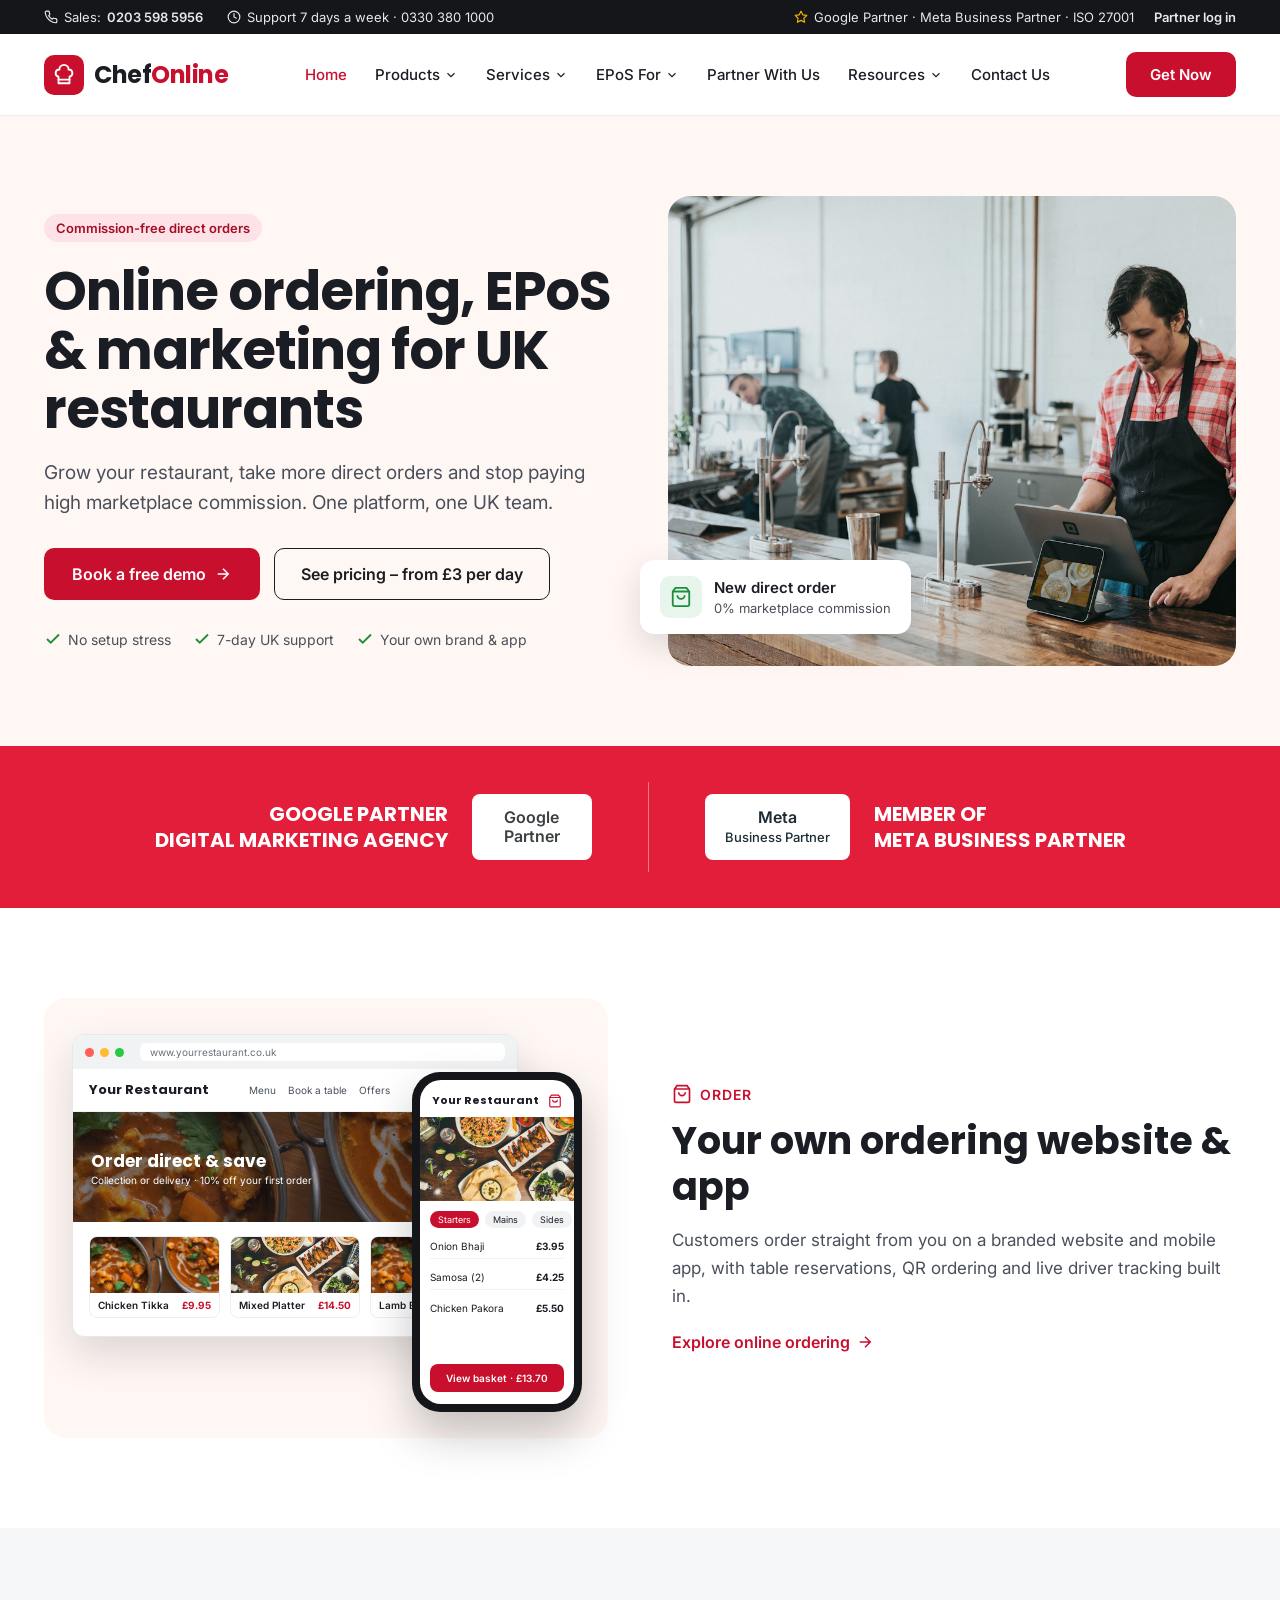
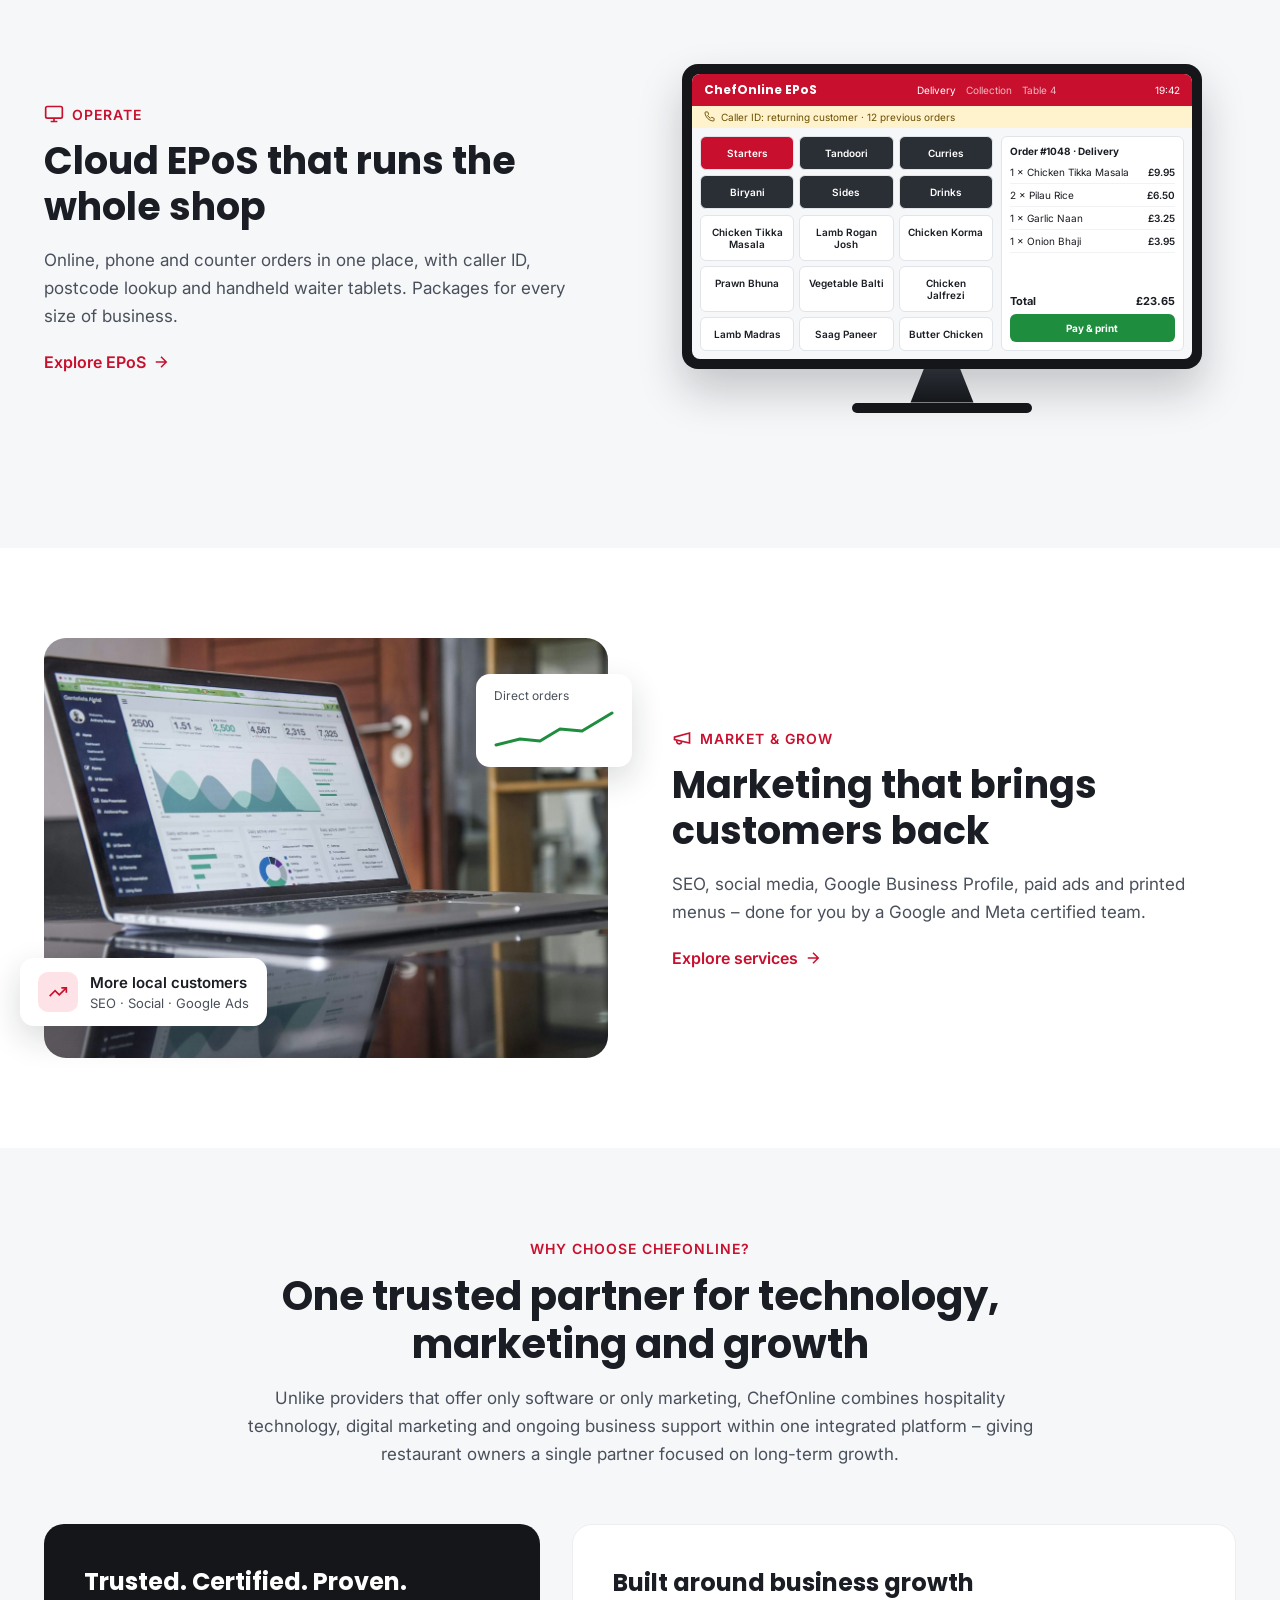
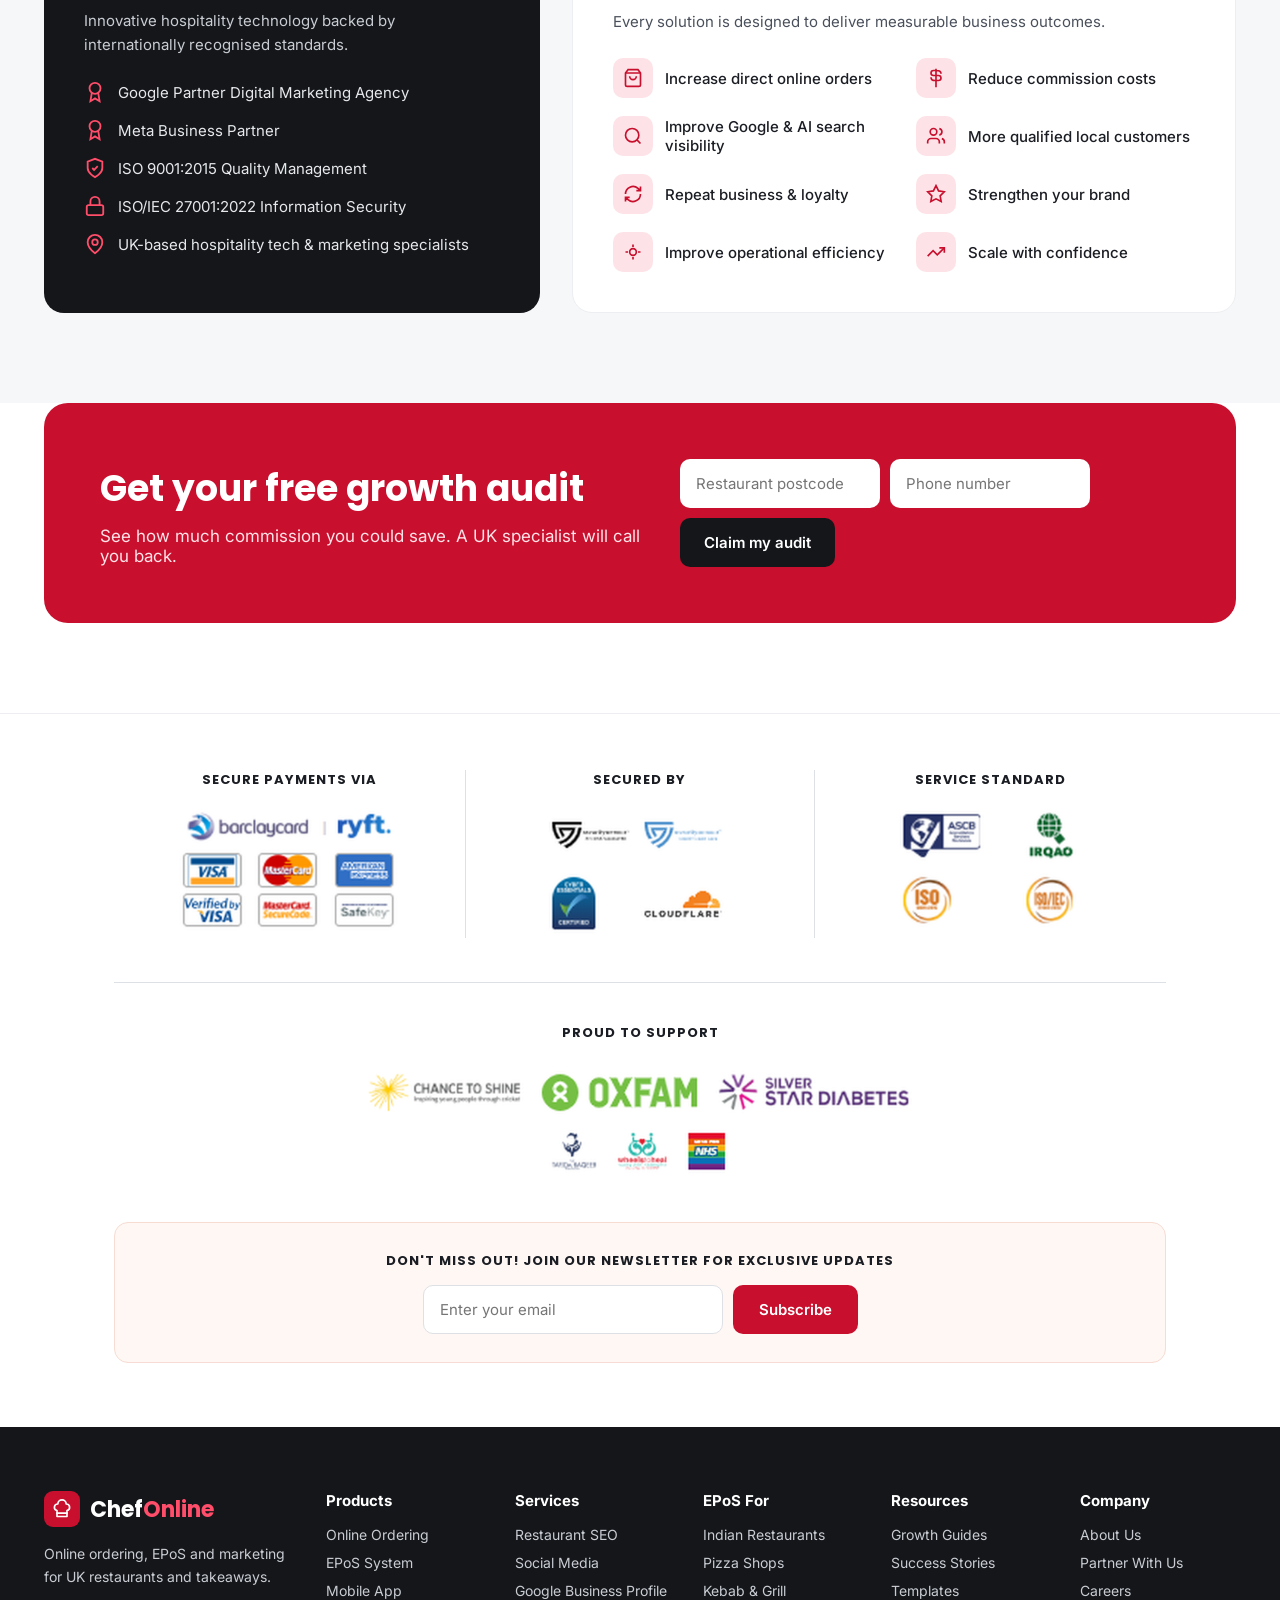
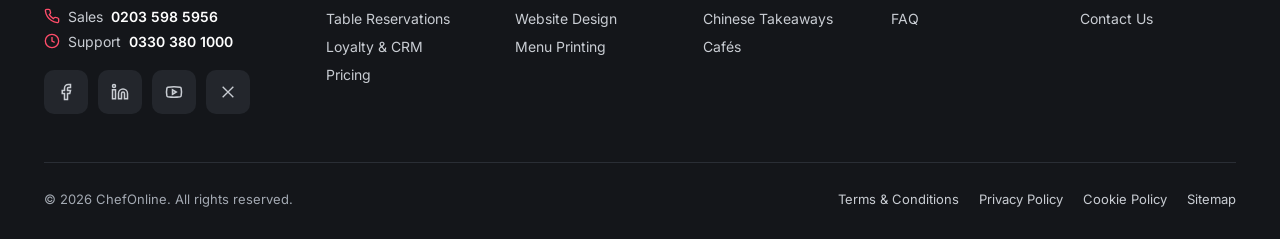
==== commit 88369e46: "Rename Business Type menu to EPoS For Co-Authored-By: Claude Opus 5.5 <noreply@anthropic.com> Claude" ====
--- a/website/index.html
+++ b/website/index.html
@@ -8,8 +8,16 @@
 <link rel="canonical" href="https://www.chefonline.com/">
 <link rel="preconnect" href="https://fonts.googleapis.com">
 <link href="https://fonts.googleapis.com/css2?family=Poppins:wght@500;600;700&amp;family=Inter:wght@400;500;600&amp;display=swap" rel="stylesheet">
+<meta property="og:type" content="website">
+<meta property="og:site_name" content="ChefOnline">
+<meta property="og:title" content="Online Ordering, EPoS &amp; Restaurant Marketing UK | ChefOnline">
+<meta property="og:description" content="Commission-free online ordering, cloud EPoS and digital marketing for UK restaurants and takeaways. One platform, one UK team. From £3 per day.">
+<meta property="og:url" content="https://www.chefonline.com/">
+<meta property="og:image" content="https://www.chefonline.com/images/epos-hero.jpg">
+<meta name="twitter:card" content="summary_large_image">
 <link rel="stylesheet" href="css/style.css">
 <script type="application/ld+json">{"@context":"https://schema.org","@type":"Organization","name":"ChefOnline","url":"https://www.chefonline.com/","contactPoint":[{"@type":"ContactPoint","telephone":"+44-203-598-5956","contactType":"sales","areaServed":"GB"},{"@type":"ContactPoint","telephone":"+44-330-380-1000","contactType":"customer support","areaServed":"GB"}],"sameAs":["https://www.facebook.com/ChefOnlinePartners/","https://x.com/ChefOnlineUK","https://www.linkedin.com/company/chef-online","https://www.youtube.com/channel/UC8rNSm4umip2dGbmlR7ph6g"]}</script>
+<script type="application/ld+json" data-schema="page">{"@context": "https://schema.org", "@type": "WebSite", "name": "ChefOnline", "url": "https://www.chefonline.com/"}</script>
 </head>
 <body>
 <div style="font-family: Inter, sans-serif; color: #1A1D23; width: 100%">
@@ -38,14 +46,17 @@
         <a href="#home" style="color: #C8102E">Home</a>
         <div class="dd" style="padding: 26px 0; margin: -26px 0; position: relative"><a href="products/" style="display: flex; gap: 4px; align-items: center;">Products<svg aria-hidden="true" width="14" height="14" viewBox="0 0 24 24" fill="none" stroke="currentColor" stroke-width="2"><path d="m6 9 6 6 6-6"/></svg></a><div class="mm" style="position: absolute; left: -24px; top: 100%; width: 560px; background: #fff; border: 1px solid #E6E8EB; border-radius: 8px; box-shadow: 0 16px 36px rgba(20,22,26,.14); z-index: 20; padding: 22px 0 18px"><p style="margin: 0 32px 14px; font-size: 16px; font-weight: 500; color: #1A1D23"><a href="products/">Products</a></p><div style="display: grid; grid-template-columns: 1fr 1fr; gap: 0 30px; margin: 0 12px; border-top: 1px solid #ECEEF1; padding: 12px 20px 0"><div><a href="products/#online-ordering-system" style="display: block; padding: 7px 0; font-size: 15px; font-weight: 400; color: #1A1D23">Online Food Ordering System</a><a href="products/#mobile-app" style="display: block; padding: 7px 0; font-size: 15px; font-weight: 400; color: #1A1D23">Mobile &amp; Partner App</a><a href="products/#control-panel" style="display: block; padding: 7px 0; font-size: 15px; font-weight: 400; color: #1A1D23">Owners Control Panel</a></div><div><a href="products/#epos-system" style="display: block; padding: 7px 0; font-size: 15px; font-weight: 400; color: #1A1D23">EPoS System</a><a href="products/#table-bookings" style="display: block; padding: 7px 0; font-size: 15px; font-weight: 400; color: #1A1D23">TableBookings</a></div></div></div></div>
         <div class="dd" style="padding: 26px 0; margin: -26px 0; position: relative"><a href="services/" style="display: flex; gap: 4px; align-items: center;">Services<svg aria-hidden="true" width="14" height="14" viewBox="0 0 24 24" fill="none" stroke="currentColor" stroke-width="2"><path d="m6 9 6 6 6-6"/></svg></a><div class="mm" style="position: absolute; left: -24px; top: 100%; width: 560px; background: #fff; border: 1px solid #E6E8EB; border-radius: 8px; box-shadow: 0 16px 36px rgba(20,22,26,.14); z-index: 20; padding: 22px 0 18px"><p style="margin: 0 32px 14px; font-size: 16px; font-weight: 500; color: #1A1D23"><a href="services/">Services</a></p><div style="display: grid; grid-template-columns: 1fr 1fr; gap: 0 30px; margin: 0 12px; border-top: 1px solid #ECEEF1; padding: 12px 20px 0"><div><a href="services/#digital-marketing" style="display: block; padding: 7px 0; font-size: 15px; font-weight: 400; color: #1A1D23">Digital Marketing</a><a href="services/#web-app-design" style="display: block; padding: 7px 0; font-size: 15px; font-weight: 400; color: #1A1D23">Website &amp; App Design</a></div><div><a href="services/#print-media" style="display: block; padding: 7px 0; font-size: 15px; font-weight: 400; color: #1A1D23">Print Media</a><a href="services/#print-media" style="display: block; padding: 7px 0; font-size: 15px; font-weight: 400; color: #1A1D23">Menus, Leaflets &amp; Business Cards</a></div></div></div></div>
-        <div class="dd" style="padding: 26px 0; margin: -26px 0"><a href="#business-types" style="display: flex; gap: 4px; align-items: center">Business Type<svg aria-hidden="true" width="14" height="14" viewBox="0 0 24 24" fill="none" stroke="currentColor" stroke-width="2"><path d="m6 9 6 6 6-6"/></svg></a><div class="mm" style="position: absolute; left: 0; right: 0; top: 100%; background: #fff; border-top: 1px solid #ECEEF1; box-shadow: 0 24px 48px rgba(20,22,26,.12); z-index: 20"><div style="max-width: 1240px; margin: 0 auto; padding: 28px 24px 32px; display: grid; grid-template-columns: 1fr 1fr 1fr; gap: 28px"><div><p style="font-size: 12px; font-weight: 700; letter-spacing: 1px; color: #6B717B; margin: 0 0 8px 10px; text-transform: uppercase">Cuisine</p><div style="display: flex; flex-direction: column; gap: 2px"><a href="#" style="display: flex; gap: 12px; align-items: flex-start; padding: 10px; border-radius: 10px"><span style="width: 40px; height: 40px; flex: none; border-radius: 10px; background: #FDE3E7; display: flex; align-items: center; justify-content: center"><svg aria-hidden="true" width="20" height="20" viewBox="0 0 24 24" fill="none" stroke="#C8102E" stroke-width="2" stroke-linecap="round" stroke-linejoin="round"><path d="M12 21a9 9 0 0 0 9-9H3a9 9 0 0 0 9 9zM7 21h10M19.5 12 22 6M16.3 6.8c.7.4 1.7.7 2.7.4M8.6 3.9c.8.4 1.8.8 2.9.4"/></svg></span><span><span style="display: block; font-weight: 600; font-size: 15px; color: #1A1D23">Indian & Curry House</span><span style="display: block; font-size: 13px; color: #5B616B; margin-top: 2px; font-weight: 400">Set meals, spice levels, caller ID</span></span></a><a href="#" style="display: flex; gap: 12px; align-items: flex-start; padding: 10px; border-radius: 10px"><span style="width: 40px; height: 40px; flex: none; border-radius: 10px; background: #FDE3E7; display: flex; align-items: center; justify-content: center"><svg aria-hidden="true" width="20" height="20" viewBox="0 0 24 24" fill="none" stroke="#C8102E" stroke-width="2" stroke-linecap="round" stroke-linejoin="round"><path d="M15 11h.01M11 15h.01M16 16h.01M2 16l20 6-6-20A20 20 0 0 0 2 16"/><path d="M5.7 7.1A20 20 0 0 1 17 18.3"/></svg></span><span><span style="display: block; font-weight: 600; font-size: 15px; color: #1A1D23">Pizza Shops</span><span style="display: block; font-size: 13px; color: #5B616B; margin-top: 2px; font-weight: 400">Half-and-half, sizes and meal deals</span></span></a><a href="#" style="display: flex; gap: 12px; align-items: flex-start; padding: 10px; border-radius: 10px"><span style="width: 40px; height: 40px; flex: none; border-radius: 10px; background: #FDE3E7; display: flex; align-items: center; justify-content: center"><svg aria-hidden="true" width="20" height="20" viewBox="0 0 24 24" fill="none" stroke="#C8102E" stroke-width="2" stroke-linecap="round" stroke-linejoin="round"><path d="M8.5 14.5A2.5 2.5 0 0 0 11 12c0-1.4-.5-2-1-3-1.1-2.1-.2-4 2-6 .5 2.5 2 4.9 4 6.5 2 1.6 3 3.5 3 5.5a7 7 0 1 1-14 0c0-1.2.4-2.3 1-3.3.3 1.6 1.5 2.8 2.5 2.8z"/></svg></span><span><span style="display: block; font-weight: 600; font-size: 15px; color: #1A1D23">Kebab & Grill</span><span style="display: block; font-size: 13px; color: #5B616B; margin-top: 2px; font-weight: 400">Fast late-night order handling</span></span></a><a href="#" style="display: flex; gap: 12px; align-items: flex-start; padding: 10px; border-radius: 10px"><span style="width: 40px; height: 40px; flex: none; border-radius: 10px; background: #FDE3E7; display: flex; align-items: center; justify-content: center"><svg aria-hidden="true" width="20" height="20" viewBox="0 0 24 24" fill="none" stroke="#C8102E" stroke-width="2" stroke-linecap="round" stroke-linejoin="round"><path d="M12 21a9 9 0 0 0 9-9H3a9 9 0 0 0 9 9zM7 21h10M19.5 12 22 6M16.3 6.8c.7.4 1.7.7 2.7.4M8.6 3.9c.8.4 1.8.8 2.9.4"/></svg></span><span><span style="display: block; font-weight: 600; font-size: 15px; color: #1A1D23">Chinese Takeaways</span><span style="display: block; font-size: 13px; color: #5B616B; margin-top: 2px; font-weight: 400">Large menus made simple</span></span></a></div></div><div><p style="font-size: 12px; font-weight: 700; letter-spacing: 1px; color: #6B717B; margin: 0 0 8px 10px; text-transform: uppercase">Venue</p><div style="display: flex; flex-direction: column; gap: 2px"><a href="#" style="display: flex; gap: 12px; align-items: flex-start; padding: 10px; border-radius: 10px"><span style="width: 40px; height: 40px; flex: none; border-radius: 10px; background: #FDE3E7; display: flex; align-items: center; justify-content: center"><svg aria-hidden="true" width="20" height="20" viewBox="0 0 24 24" fill="none" stroke="#C8102E" stroke-width="2" stroke-linecap="round" stroke-linejoin="round"><path d="M6.5 12c.9-4.5 4.8-8 10.5-8 0 3.3-2.5 6.5-2.5 8s2.5 4.7 2.5 8c-5.7 0-9.6-3.5-10.5-8zM2 9l4.5 3L2 15"/></svg></span><span><span style="display: block; font-weight: 600; font-size: 15px; color: #1A1D23">Fish & Chips</span><span style="display: block; font-size: 13px; color: #5B616B; margin-top: 2px; font-weight: 400">Busy counter and phone orders</span></span></a><a href="#" style="display: flex; gap: 12px; align-items: flex-start; padding: 10px; border-radius: 10px"><span style="width: 40px; height: 40px; flex: none; border-radius: 10px; background: #FDE3E7; display: flex; align-items: center; justify-content: center"><svg aria-hidden="true" width="20" height="20" viewBox="0 0 24 24" fill="none" stroke="#C8102E" stroke-width="2" stroke-linecap="round" stroke-linejoin="round"><path d="M17 8h1a4 4 0 1 1 0 8h-1M3 8h14v9a4 4 0 0 1-4 4H7a4 4 0 0 1-4-4z"/><path d="M6 2v2M10 2v2M14 2v2"/></svg></span><span><span style="display: block; font-weight: 600; font-size: 15px; color: #1A1D23">Cafés & Coffee Shops</span><span style="display: block; font-size: 13px; color: #5B616B; margin-top: 2px; font-weight: 400">Quick-serve and QR ordering</span></span></a><a href="#" style="display: flex; gap: 12px; align-items: flex-start; padding: 10px; border-radius: 10px"><span style="width: 40px; height: 40px; flex: none; border-radius: 10px; background: #FDE3E7; display: flex; align-items: center; justify-content: center"><svg aria-hidden="true" width="20" height="20" viewBox="0 0 24 24" fill="none" stroke="#C8102E" stroke-width="2" stroke-linecap="round" stroke-linejoin="round"><path d="m2 7 4-5h12l4 5M4 7v13a2 2 0 0 0 2 2h12a2 2 0 0 0 2-2V7M2 7h20M9 22v-6h6v6"/></svg></span><span><span style="display: block; font-weight: 600; font-size: 15px; color: #1A1D23">Dark Kitchens</span><span style="display: block; font-size: 13px; color: #5B616B; margin-top: 2px; font-weight: 400">Multi-brand, delivery-first</span></span></a><a href="#" style="display: flex; gap: 12px; align-items: flex-start; padding: 10px; border-radius: 10px"><span style="width: 40px; height: 40px; flex: none; border-radius: 10px; background: #FDE3E7; display: flex; align-items: center; justify-content: center"><svg aria-hidden="true" width="20" height="20" viewBox="0 0 24 24" fill="none" stroke="#C8102E" stroke-width="2" stroke-linecap="round" stroke-linejoin="round"><rect x="4" y="2" width="16" height="20" rx="2"/><path d="M9 22v-4h6v4M8 6h.01M16 6h.01M12 6h.01M12 10h.01M12 14h.01M16 10h.01M16 14h.01M8 10h.01M8 14h.01"/></svg></span><span><span style="display: block; font-weight: 600; font-size: 15px; color: #1A1D23">Multi-site Groups</span><span style="display: block; font-size: 13px; color: #5B616B; margin-top: 2px; font-weight: 400">Central menus and reporting</span></span></a></div></div><div style="background: #FFF7F3; border-radius: 14px; overflow: hidden; display: flex; flex-direction: column"><img src="images/curry.jpg" alt="" style="width: 100%; height: 140px; object-fit: cover"><div style="padding: 18px"><p style="font-family: Poppins, sans-serif; font-weight: 600; font-size: 17px; margin: 0 0 6px; color: #1A1D23">Built for UK takeaways</p><p style="font-size: 13px; color: #4A505B; margin: 0 0 12px; line-height: 1.5; font-weight: 400">See how restaurants like yours grow direct orders.</p><a href="#" style="color: #C8102E; font-weight: 600; font-size: 14px">View success stories →</a></div></div></div></div></div>
+        <div class="dd" style="padding: 26px 0; margin: -26px 0"><a href="#business-types" style="display: flex; gap: 4px; align-items: center">EPoS For<svg aria-hidden="true" width="14" height="14" viewBox="0 0 24 24" fill="none" stroke="currentColor" stroke-width="2"><path d="m6 9 6 6 6-6"/></svg></a><div class="mm" style="position: absolute; left: 0; right: 0; top: 100%; background: #fff; border-top: 1px solid #ECEEF1; box-shadow: 0 24px 48px rgba(20,22,26,.12); z-index: 20"><div style="max-width: 1240px; margin: 0 auto; padding: 28px 24px 32px; display: grid; grid-template-columns: 1fr 1fr 1fr; gap: 28px"><div><p style="font-size: 12px; font-weight: 700; letter-spacing: 1px; color: #6B717B; margin: 0 0 8px 10px; text-transform: uppercase">Cuisine</p><div style="display: flex; flex-direction: column; gap: 2px"><a href="#" style="display: flex; gap: 12px; align-items: flex-start; padding: 10px; border-radius: 10px"><span style="width: 40px; height: 40px; flex: none; border-radius: 10px; background: #FDE3E7; display: flex; align-items: center; justify-content: center"><svg aria-hidden="true" width="20" height="20" viewBox="0 0 24 24" fill="none" stroke="#C8102E" stroke-width="2" stroke-linecap="round" stroke-linejoin="round"><path d="M12 21a9 9 0 0 0 9-9H3a9 9 0 0 0 9 9zM7 21h10M19.5 12 22 6M16.3 6.8c.7.4 1.7.7 2.7.4M8.6 3.9c.8.4 1.8.8 2.9.4"/></svg></span><span><span style="display: block; font-weight: 600; font-size: 15px; color: #1A1D23">Indian & Curry House</span><span style="display: block; font-size: 13px; color: #5B616B; margin-top: 2px; font-weight: 400">Set meals, spice levels, caller ID</span></span></a><a href="#" style="display: flex; gap: 12px; align-items: flex-start; padding: 10px; border-radius: 10px"><span style="width: 40px; height: 40px; flex: none; border-radius: 10px; background: #FDE3E7; display: flex; align-items: center; justify-content: center"><svg aria-hidden="true" width="20" height="20" viewBox="0 0 24 24" fill="none" stroke="#C8102E" stroke-width="2" stroke-linecap="round" stroke-linejoin="round"><path d="M15 11h.01M11 15h.01M16 16h.01M2 16l20 6-6-20A20 20 0 0 0 2 16"/><path d="M5.7 7.1A20 20 0 0 1 17 18.3"/></svg></span><span><span style="display: block; font-weight: 600; font-size: 15px; color: #1A1D23">Pizza Shops</span><span style="display: block; font-size: 13px; color: #5B616B; margin-top: 2px; font-weight: 400">Half-and-half, sizes and meal deals</span></span></a><a href="#" style="display: flex; gap: 12px; align-items: flex-start; padding: 10px; border-radius: 10px"><span style="width: 40px; height: 40px; flex: none; border-radius: 10px; background: #FDE3E7; display: flex; align-items: center; justify-content: center"><svg aria-hidden="true" width="20" height="20" viewBox="0 0 24 24" fill="none" stroke="#C8102E" stroke-width="2" stroke-linecap="round" stroke-linejoin="round"><path d="M8.5 14.5A2.5 2.5 0 0 0 11 12c0-1.4-.5-2-1-3-1.1-2.1-.2-4 2-6 .5 2.5 2 4.9 4 6.5 2 1.6 3 3.5 3 5.5a7 7 0 1 1-14 0c0-1.2.4-2.3 1-3.3.3 1.6 1.5 2.8 2.5 2.8z"/></svg></span><span><span style="display: block; font-weight: 600; font-size: 15px; color: #1A1D23">Kebab & Grill</span><span style="display: block; font-size: 13px; color: #5B616B; margin-top: 2px; font-weight: 400">Fast late-night order handling</span></span></a><a href="#" style="display: flex; gap: 12px; align-items: flex-start; padding: 10px; border-radius: 10px"><span style="width: 40px; height: 40px; flex: none; border-radius: 10px; background: #FDE3E7; display: flex; align-items: center; justify-content: center"><svg aria-hidden="true" width="20" height="20" viewBox="0 0 24 24" fill="none" stroke="#C8102E" stroke-width="2" stroke-linecap="round" stroke-linejoin="round"><path d="M12 21a9 9 0 0 0 9-9H3a9 9 0 0 0 9 9zM7 21h10M19.5 12 22 6M16.3 6.8c.7.4 1.7.7 2.7.4M8.6 3.9c.8.4 1.8.8 2.9.4"/></svg></span><span><span style="display: block; font-weight: 600; font-size: 15px; color: #1A1D23">Chinese Takeaways</span><span style="display: block; font-size: 13px; color: #5B616B; margin-top: 2px; font-weight: 400">Large menus made simple</span></span></a></div></div><div><p style="font-size: 12px; font-weight: 700; letter-spacing: 1px; color: #6B717B; margin: 0 0 8px 10px; text-transform: uppercase">Venue</p><div style="display: flex; flex-direction: column; gap: 2px"><a href="#" style="display: flex; gap: 12px; align-items: flex-start; padding: 10px; border-radius: 10px"><span style="width: 40px; height: 40px; flex: none; border-radius: 10px; background: #FDE3E7; display: flex; align-items: center; justify-content: center"><svg aria-hidden="true" width="20" height="20" viewBox="0 0 24 24" fill="none" stroke="#C8102E" stroke-width="2" stroke-linecap="round" stroke-linejoin="round"><path d="M6.5 12c.9-4.5 4.8-8 10.5-8 0 3.3-2.5 6.5-2.5 8s2.5 4.7 2.5 8c-5.7 0-9.6-3.5-10.5-8zM2 9l4.5 3L2 15"/></svg></span><span><span style="display: block; font-weight: 600; font-size: 15px; color: #1A1D23">Fish & Chips</span><span style="display: block; font-size: 13px; color: #5B616B; margin-top: 2px; font-weight: 400">Busy counter and phone orders</span></span></a><a href="#" style="display: flex; gap: 12px; align-items: flex-start; padding: 10px; border-radius: 10px"><span style="width: 40px; height: 40px; flex: none; border-radius: 10px; background: #FDE3E7; display: flex; align-items: center; justify-content: center"><svg aria-hidden="true" width="20" height="20" viewBox="0 0 24 24" fill="none" stroke="#C8102E" stroke-width="2" stroke-linecap="round" stroke-linejoin="round"><path d="M17 8h1a4 4 0 1 1 0 8h-1M3 8h14v9a4 4 0 0 1-4 4H7a4 4 0 0 1-4-4z"/><path d="M6 2v2M10 2v2M14 2v2"/></svg></span><span><span style="display: block; font-weight: 600; font-size: 15px; color: #1A1D23">Cafés & Coffee Shops</span><span style="display: block; font-size: 13px; color: #5B616B; margin-top: 2px; font-weight: 400">Quick-serve and QR ordering</span></span></a><a href="#" style="display: flex; gap: 12px; align-items: flex-start; padding: 10px; border-radius: 10px"><span style="width: 40px; height: 40px; flex: none; border-radius: 10px; background: #FDE3E7; display: flex; align-items: center; justify-content: center"><svg aria-hidden="true" width="20" height="20" viewBox="0 0 24 24" fill="none" stroke="#C8102E" stroke-width="2" stroke-linecap="round" stroke-linejoin="round"><path d="m2 7 4-5h12l4 5M4 7v13a2 2 0 0 0 2 2h12a2 2 0 0 0 2-2V7M2 7h20M9 22v-6h6v6"/></svg></span><span><span style="display: block; font-weight: 600; font-size: 15px; color: #1A1D23">Dark Kitchens</span><span style="display: block; font-size: 13px; color: #5B616B; margin-top: 2px; font-weight: 400">Multi-brand, delivery-first</span></span></a><a href="#" style="display: flex; gap: 12px; align-items: flex-start; padding: 10px; border-radius: 10px"><span style="width: 40px; height: 40px; flex: none; border-radius: 10px; background: #FDE3E7; display: flex; align-items: center; justify-content: center"><svg aria-hidden="true" width="20" height="20" viewBox="0 0 24 24" fill="none" stroke="#C8102E" stroke-width="2" stroke-linecap="round" stroke-linejoin="round"><rect x="4" y="2" width="16" height="20" rx="2"/><path d="M9 22v-4h6v4M8 6h.01M16 6h.01M12 6h.01M12 10h.01M12 14h.01M16 10h.01M16 14h.01M8 10h.01M8 14h.01"/></svg></span><span><span style="display: block; font-weight: 600; font-size: 15px; color: #1A1D23">Multi-site Groups</span><span style="display: block; font-size: 13px; color: #5B616B; margin-top: 2px; font-weight: 400">Central menus and reporting</span></span></a></div></div><div style="background: #FFF7F3; border-radius: 14px; overflow: hidden; display: flex; flex-direction: column"><img src="images/curry.jpg" alt="" style="width: 100%; height: 140px; object-fit: cover"><div style="padding: 18px"><p style="font-family: Poppins, sans-serif; font-weight: 600; font-size: 17px; margin: 0 0 6px; color: #1A1D23">Built for UK takeaways</p><p style="font-size: 13px; color: #4A505B; margin: 0 0 12px; line-height: 1.5; font-weight: 400">See how restaurants like yours grow direct orders.</p><a href="#" style="color: #C8102E; font-weight: 600; font-size: 14px">View success stories →</a></div></div></div></div></div>
         <a href="#partner">Partner With Us</a>
         <div class="dd" style="padding: 26px 0; margin: -26px 0"><a href="#resources" style="display: flex; gap: 4px; align-items: center">Resources<svg aria-hidden="true" width="14" height="14" viewBox="0 0 24 24" fill="none" stroke="currentColor" stroke-width="2"><path d="m6 9 6 6 6-6"/></svg></a><div class="mm" style="position: absolute; left: 0; right: 0; top: 100%; background: #fff; border-top: 1px solid #ECEEF1; box-shadow: 0 24px 48px rgba(20,22,26,.12); z-index: 20"><div style="max-width: 1240px; margin: 0 auto; padding: 28px 24px 32px; display: grid; grid-template-columns: 1fr 1fr 1fr 1.1fr; gap: 28px"><div><p style="font-size: 12px; font-weight: 700; letter-spacing: 1px; color: #6B717B; margin: 0 0 8px 10px; text-transform: uppercase">Learn</p><div style="display: flex; flex-direction: column; gap: 2px"><a href="#" style="display: flex; gap: 12px; align-items: flex-start; padding: 10px; border-radius: 10px"><span style="width: 40px; height: 40px; flex: none; border-radius: 10px; background: #FDE3E7; display: flex; align-items: center; justify-content: center"><svg aria-hidden="true" width="20" height="20" viewBox="0 0 24 24" fill="none" stroke="#C8102E" stroke-width="2" stroke-linecap="round" stroke-linejoin="round"><path d="M2 3h6a4 4 0 0 1 4 4v14a3 3 0 0 0-3-3H2zM22 3h-6a4 4 0 0 0-4 4v14a3 3 0 0 1 3-3h7z"/></svg></span><span><span style="display: block; font-weight: 600; font-size: 15px; color: #1A1D23">Growth Guides</span><span style="display: block; font-size: 13px; color: #5B616B; margin-top: 2px; font-weight: 400">Tips to win more direct orders</span></span></a><a href="#" style="display: flex; gap: 12px; align-items: flex-start; padding: 10px; border-radius: 10px"><span style="width: 40px; height: 40px; flex: none; border-radius: 10px; background: #FDE3E7; display: flex; align-items: center; justify-content: center"><svg aria-hidden="true" width="20" height="20" viewBox="0 0 24 24" fill="none" stroke="#C8102E" stroke-width="2" stroke-linecap="round" stroke-linejoin="round"><path d="M6 9H4.5a2.5 2.5 0 0 1 0-5H6M18 9h1.5a2.5 2.5 0 0 0 0-5H18M4 22h16M10 14.7V17c0 .6-.5 1-1 1.2C7.9 18.8 7 20.2 7 22M14 14.7V17c0 .6.5 1 1 1.2 1.1.6 2 2 2 3.8M18 2H6v7a6 6 0 0 0 12 0z"/></svg></span><span><span style="display: block; font-weight: 600; font-size: 15px; color: #1A1D23">Success Stories</span><span style="display: block; font-size: 13px; color: #5B616B; margin-top: 2px; font-weight: 400">Real results from UK restaurants</span></span></a><a href="#" style="display: flex; gap: 12px; align-items: flex-start; padding: 10px; border-radius: 10px"><span style="width: 40px; height: 40px; flex: none; border-radius: 10px; background: #FDE3E7; display: flex; align-items: center; justify-content: center"><svg aria-hidden="true" width="20" height="20" viewBox="0 0 24 24" fill="none" stroke="#C8102E" stroke-width="2" stroke-linecap="round" stroke-linejoin="round"><path d="m22 8-6 4 6 4V8z"/><rect x="2" y="6" width="14" height="12" rx="2"/></svg></span><span><span style="display: block; font-weight: 600; font-size: 15px; color: #1A1D23">Videos & Webinars</span><span style="display: block; font-size: 13px; color: #5B616B; margin-top: 2px; font-weight: 400">Watch demos and walkthroughs</span></span></a></div></div><div><p style="font-size: 12px; font-weight: 700; letter-spacing: 1px; color: #6B717B; margin: 0 0 8px 10px; text-transform: uppercase">Tools</p><div style="display: flex; flex-direction: column; gap: 2px"><a href="#" style="display: flex; gap: 12px; align-items: flex-start; padding: 10px; border-radius: 10px"><span style="width: 40px; height: 40px; flex: none; border-radius: 10px; background: #FDE3E7; display: flex; align-items: center; justify-content: center"><svg aria-hidden="true" width="20" height="20" viewBox="0 0 24 24" fill="none" stroke="#C8102E" stroke-width="2" stroke-linecap="round" stroke-linejoin="round"><path d="M14 2H6a2 2 0 0 0-2 2v16a2 2 0 0 0 2 2h12a2 2 0 0 0 2-2V8z"/><path d="M14 2v6h6"/></svg></span><span><span style="display: block; font-weight: 600; font-size: 15px; color: #1A1D23">Templates & Downloads</span><span style="display: block; font-size: 13px; color: #5B616B; margin-top: 2px; font-weight: 400">Menu and social media templates</span></span></a></div></div><div><p style="font-size: 12px; font-weight: 700; letter-spacing: 1px; color: #6B717B; margin: 0 0 8px 10px; text-transform: uppercase">Support</p><div style="display: flex; flex-direction: column; gap: 2px"><a href="#" style="display: flex; gap: 12px; align-items: flex-start; padding: 10px; border-radius: 10px"><span style="width: 40px; height: 40px; flex: none; border-radius: 10px; background: #FDE3E7; display: flex; align-items: center; justify-content: center"><svg aria-hidden="true" width="20" height="20" viewBox="0 0 24 24" fill="none" stroke="#C8102E" stroke-width="2" stroke-linecap="round" stroke-linejoin="round"><circle cx="12" cy="12" r="10"/><path d="M9.1 9a3 3 0 0 1 5.8 1c0 2-3 3-3 3M12 17h.01"/></svg></span><span><span style="display: block; font-weight: 600; font-size: 15px; color: #1A1D23">FAQ & Help Centre</span><span style="display: block; font-size: 13px; color: #5B616B; margin-top: 2px; font-weight: 400">Answers to common questions</span></span></a></div></div><div style="background: #FFF7F3; border-radius: 14px; overflow: hidden; display: flex; flex-direction: column"><img src="images/food.jpg" alt="" style="width: 100%; height: 140px; object-fit: cover"><div style="padding: 18px"><p style="font-family: Poppins, sans-serif; font-weight: 600; font-size: 17px; margin: 0 0 6px; color: #1A1D23">Real results from UK restaurants</p><p style="font-size: 13px; color: #4A505B; margin: 0 0 12px; line-height: 1.5; font-weight: 400">See how restaurants like yours grow direct orders.</p><a href="#" style="color: #C8102E; font-weight: 600; font-size: 14px">View success stories →</a></div></div></div></div></div>
         <a href="#contact">Contact Us</a>
       </nav>
-      <a href="#get-started" style="background: #C8102E; color: #fff; font-weight: 600; font-size: 15px; padding: 13px 24px; border-radius: 10px; white-space: nowrap; min-height: 44px; box-sizing: border-box; display: flex; align-items: center">Get Now</a>
-    </div>
-  </div>
+      <a href="#demo" style="background: #C8102E; color: #fff; font-weight: 600; font-size: 15px; padding: 13px 24px; border-radius: 10px; white-space: nowrap; min-height: 44px; box-sizing: border-box; display: flex; align-items: center" class="hdr-cta">Get Now</a>
+      <label for="navtoggle" class="burger" aria-label="Open menu"><svg aria-hidden="true" width="22" height="22" viewBox="0 0 24 24" fill="none" stroke="currentColor" stroke-width="2"><path d="M4 6h16M4 12h16M4 18h16"/></svg></label>
+    </div>
+  </div>
+<input type="checkbox" id="navtoggle" hidden>
+  <nav class="mnav" aria-label="Mobile"><a href="./">Home</a><p>Products</p><a href="products/">All products</a><a href="products/#online-ordering-system">Online Food Ordering System</a><a href="products/#epos-system">EPoS System</a><a href="products/#table-bookings">TableBookings</a><p>Services</p><a href="services/">All services</a><a href="services/#digital-marketing">Digital Marketing</a><a href="services/#print-media">Print Media</a><a href="services/#web-app-design">Website &amp; App Design</a><p>More</p><a href="#business-types">EPoS For</a><a href="#partner">Partner With Us</a><a href="#resources">Resources</a><a href="#contact">Contact Us</a></nav>
 </header>
 
 <!-- ===== Z1: HERO (text left → image right) ===== -->
@@ -299,7 +310,7 @@
         <div style="display: flex; flex-direction: column; gap: 11px"><a href="#">Restaurant SEO</a><a href="#">Social Media</a><a href="#">Google Business Profile</a><a href="#">Website Design</a><a href="#">Menu Printing</a></div>
       </div>
       <div>
-        <h3 style="color: #fff; font-size: 15px; margin: 0 0 16px">Business Type</h3>
+        <h3 style="color: #fff; font-size: 15px; margin: 0 0 16px">EPoS For</h3>
         <div style="display: flex; flex-direction: column; gap: 11px"><a href="#">Indian Restaurants</a><a href="#">Pizza Shops</a><a href="#">Kebab &amp; Grill</a><a href="#">Chinese Takeaways</a><a href="#">Cafés</a></div>
       </div>
       <div>
@@ -318,5 +329,6 @@
   </div>
 </footer>
 </div>
+<div class="mbar"><a href="tel:02035985956" style="background: #14161A; color: #fff">Call us</a><a href="#demo" style="background: #C8102E; color: #fff">Get Now</a></div>
 </body>
 </html>
--- a/website/css/style.css
+++ b/website/css/style.css
@@ -7,3 +7,17 @@
 .mm{display:none}.dd:hover .mm,.dd:focus-within .mm{display:block}.dd:hover>a{color:#C8102E}.mm a:hover{background:#F6F7F9}
 .foot a{color:#C9CDD3}.foot a:hover{color:#fff}
 @media (max-width:900px){.z{flex-direction:column !important}.nav{display:none !important}.cols{grid-template-columns:1fr 1fr !important}.hide-m{display:none !important}}
+
+/* mobile menu */
+.burger,.mnav,.mbar{display:none}
+@media (max-width:900px){
+ .burger{display:flex;width:44px;height:44px;align-items:center;justify-content:center;border:1px solid #DDE0E5;border-radius:10px;cursor:pointer}
+ #navtoggle:checked ~ .mnav{display:block}
+ .mnav{background:#fff;border-bottom:1px solid #ECEEF1;padding:8px 24px 20px}
+ .mnav a{display:block;padding:12px 0;border-bottom:1px solid #F1F2F4;font-weight:500}
+ .mnav p{margin:14px 0 2px;font-size:12px;font-weight:700;letter-spacing:1px;color:#6B717B;text-transform:uppercase}
+ .hdr-cta{display:none !important}
+ .mbar{display:grid;grid-template-columns:1fr 1fr;position:fixed;left:0;right:0;bottom:0;z-index:50;box-shadow:0 -6px 20px rgba(20,22,26,.12)}
+ .mbar a{padding:16px;text-align:center;font-weight:600}
+ body{padding-bottom:56px}
+}
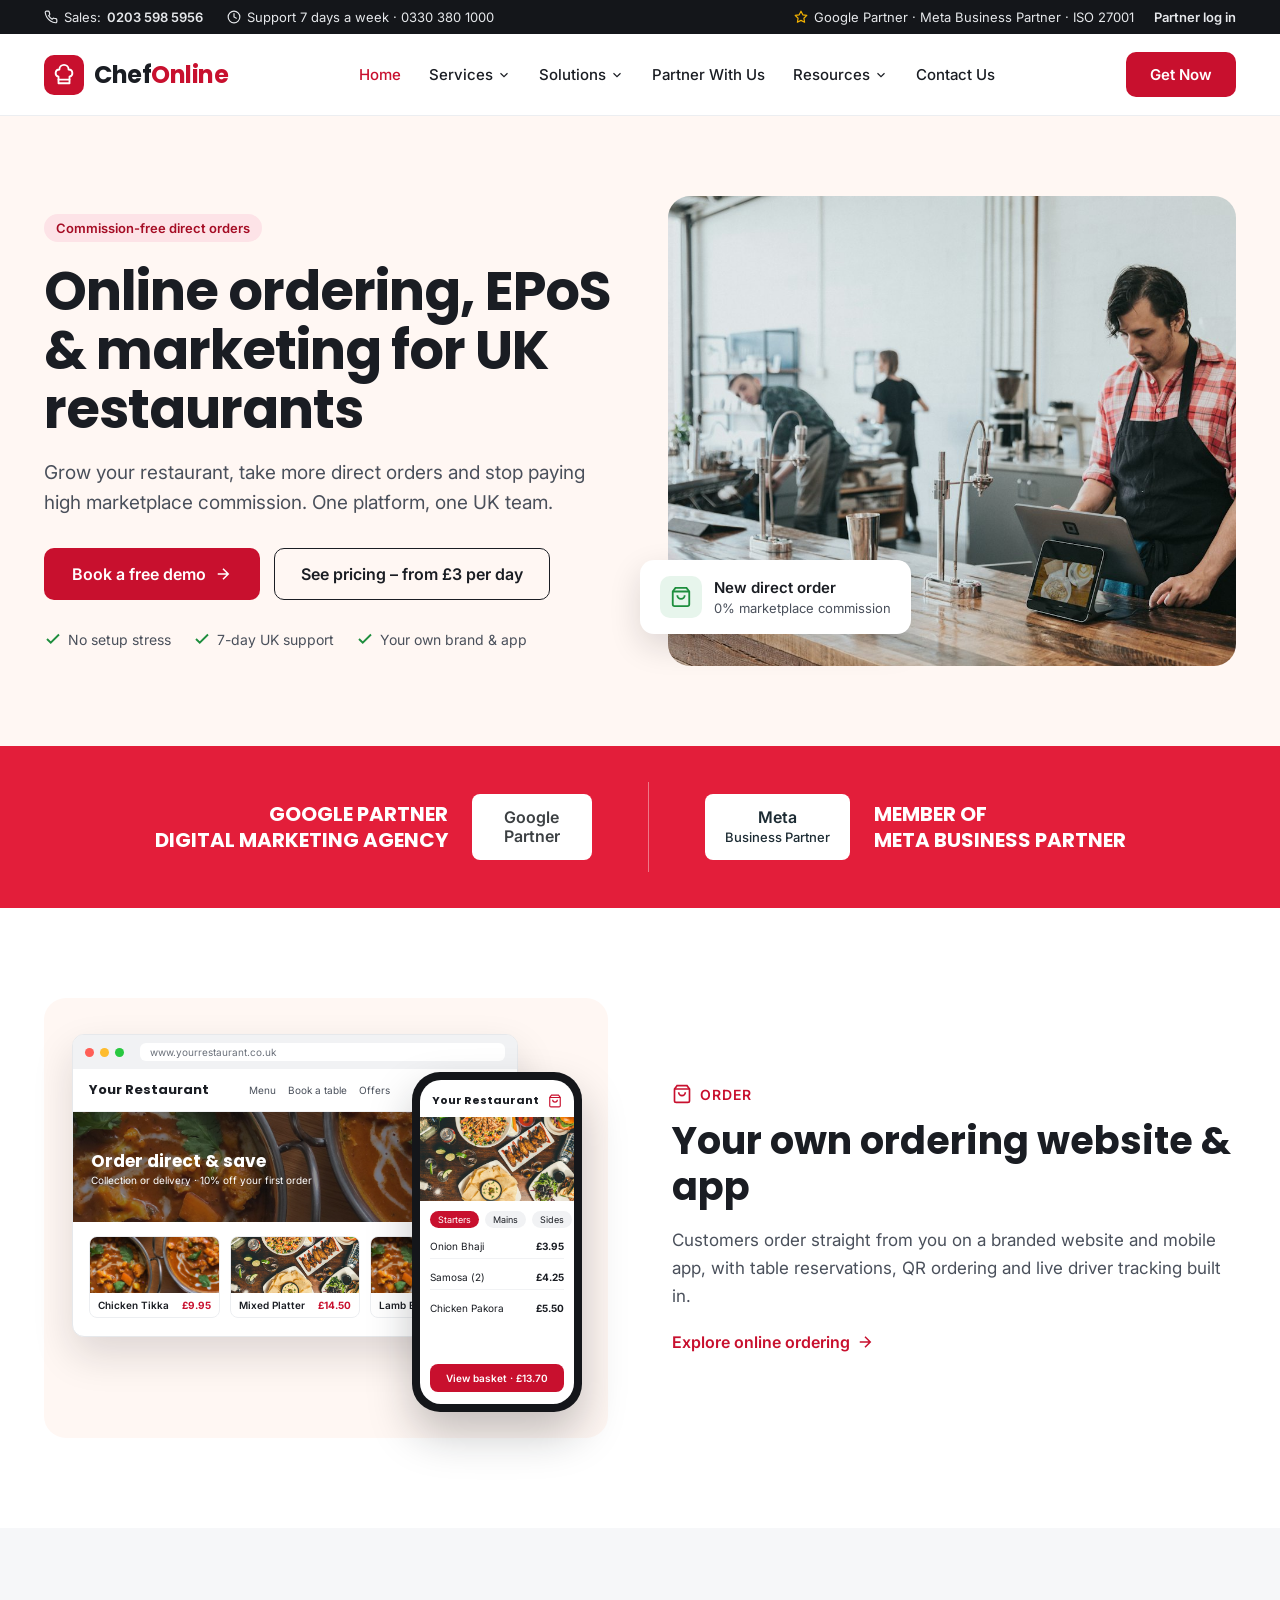
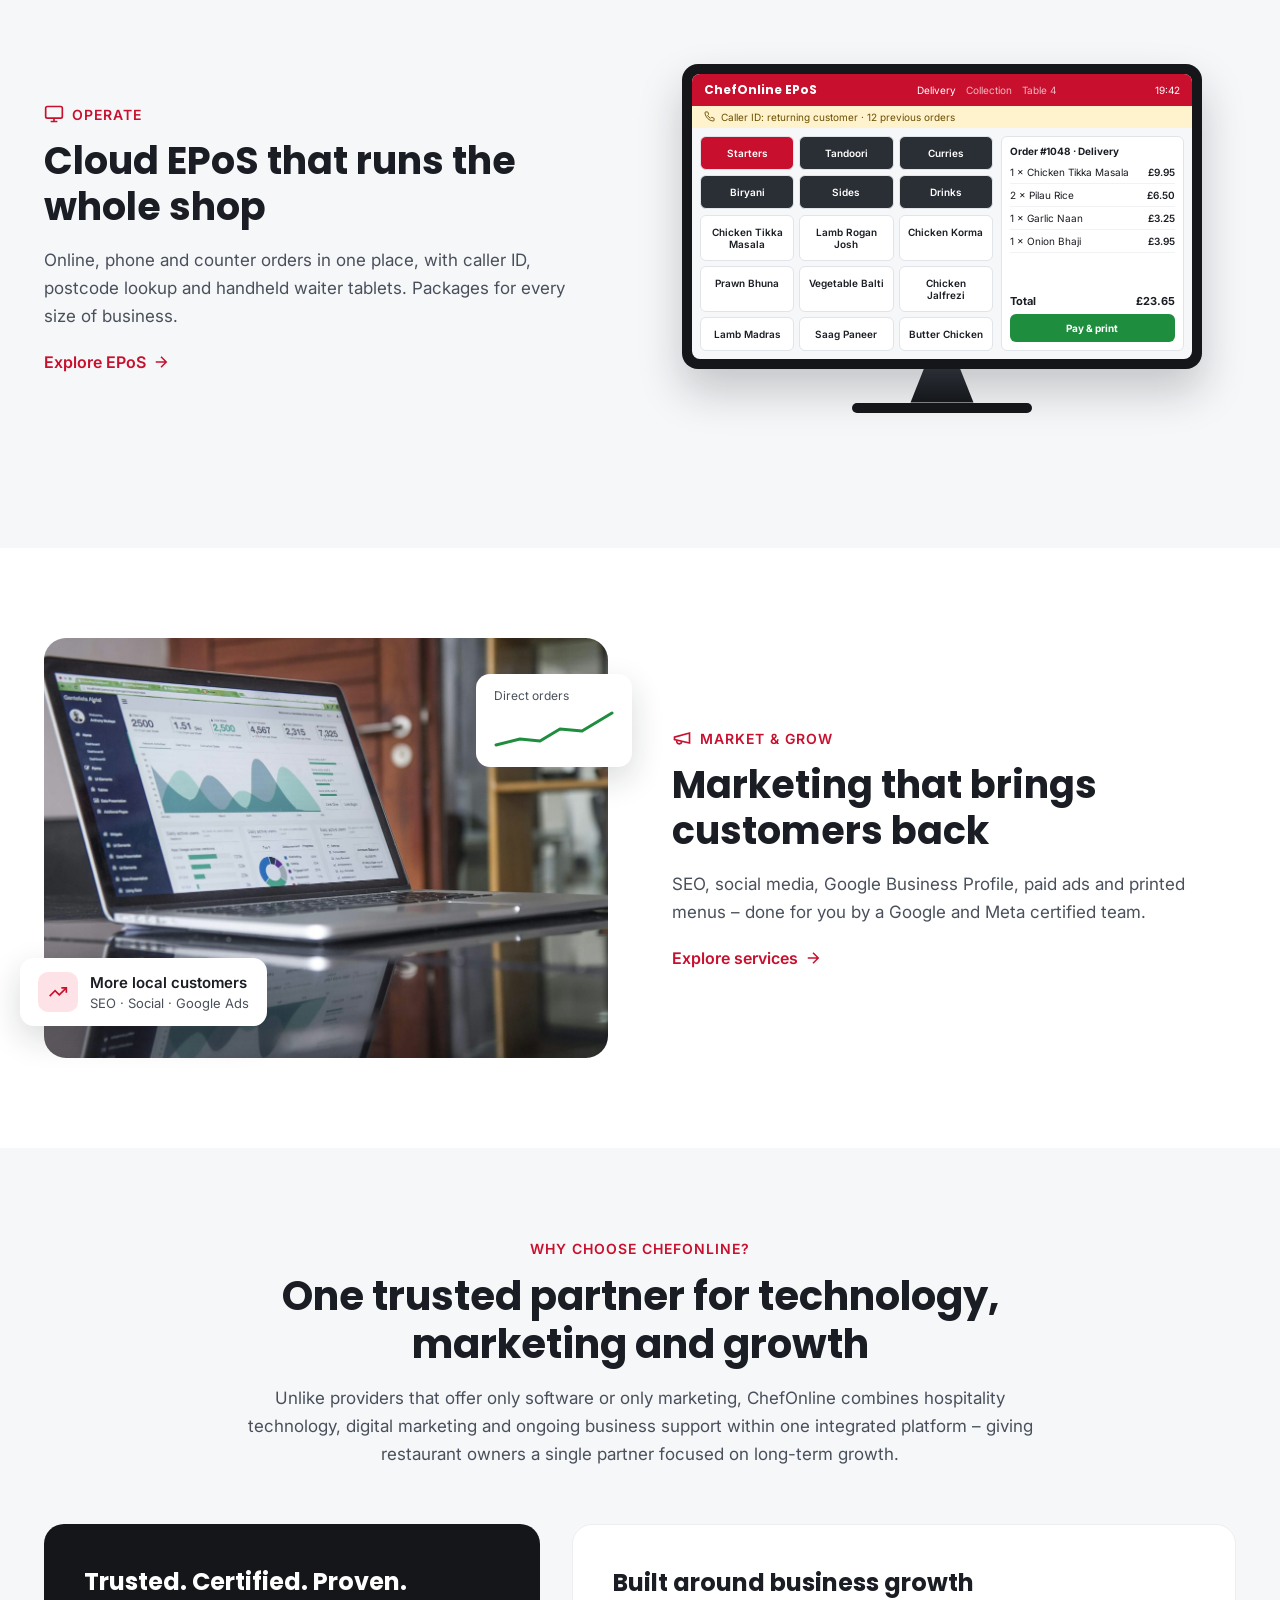
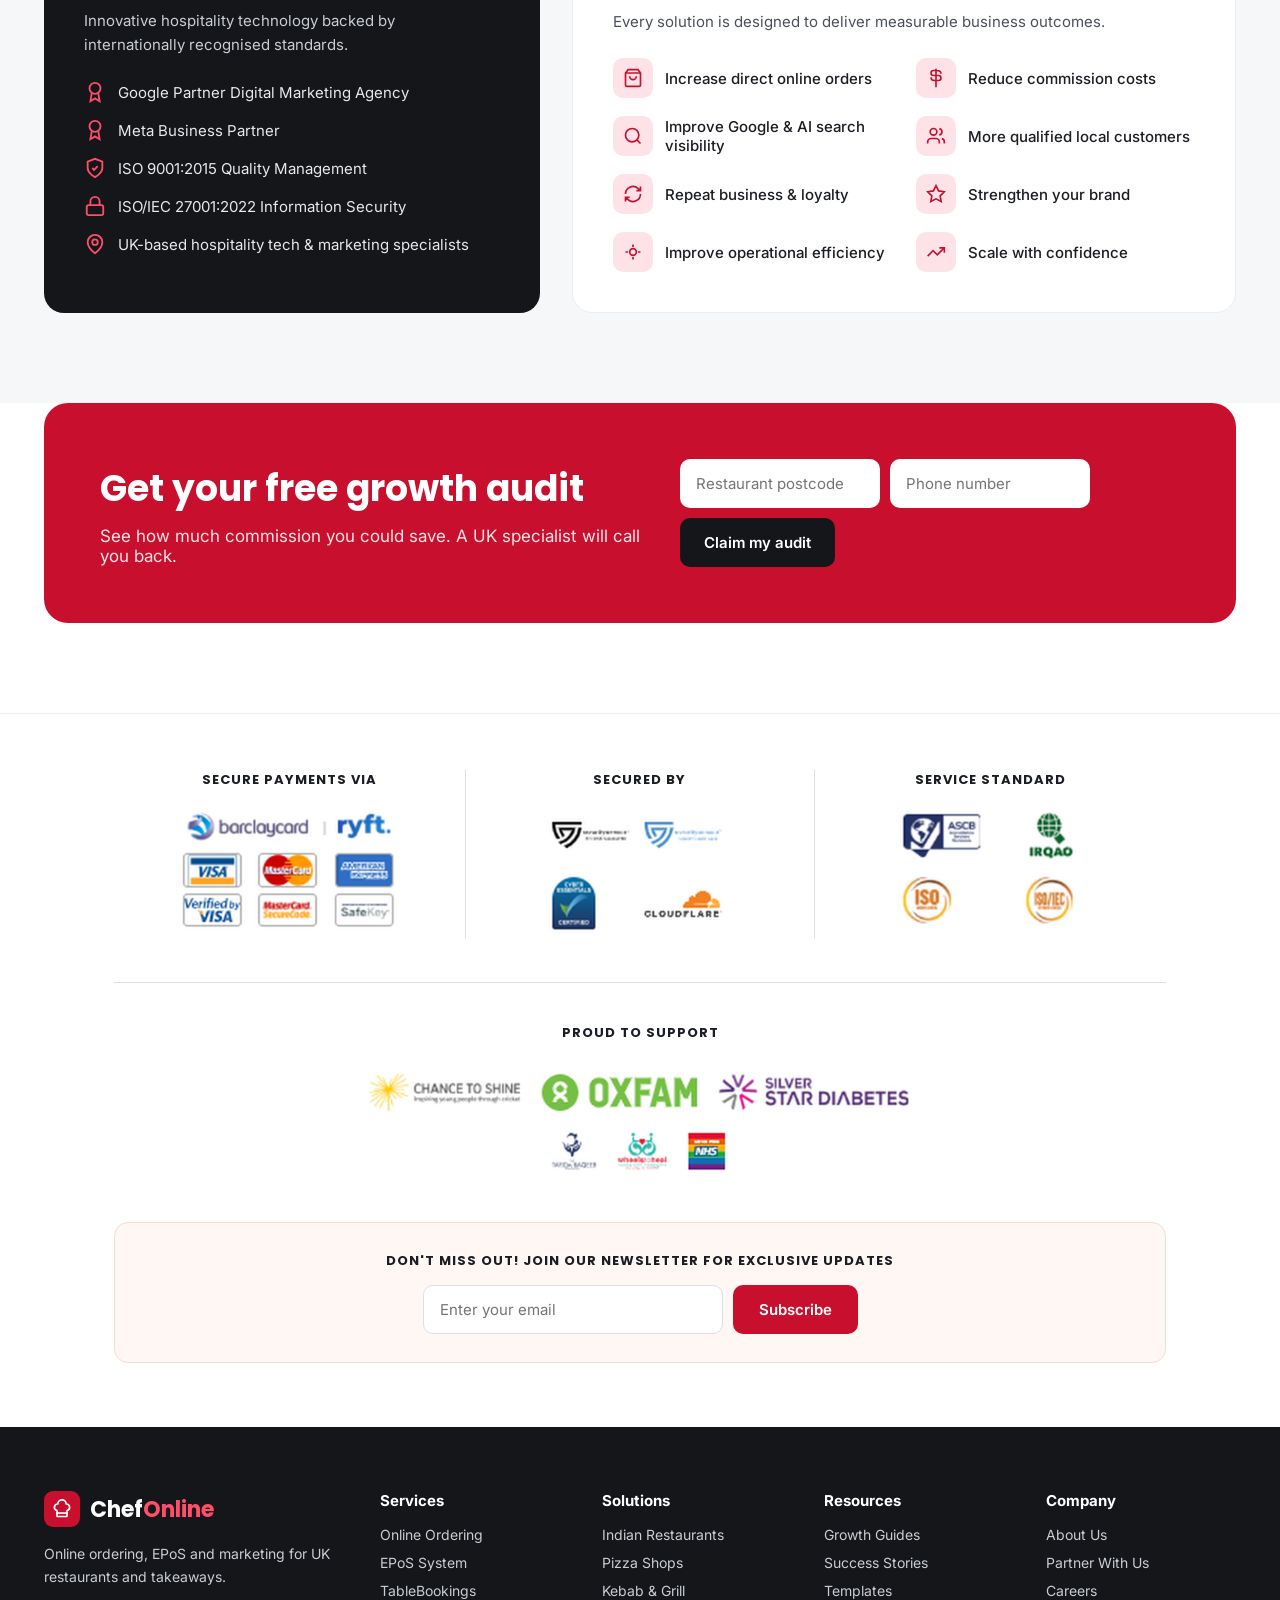
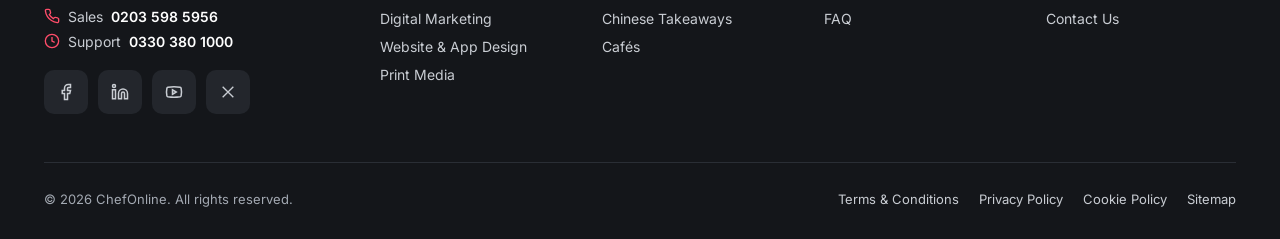
==== commit 4ce80cbc: "Merge Products into Services, rename EPoS For to Solutions, redirect /products/ Co-Authored-By: Clau" ====
--- a/website/index.html
+++ b/website/index.html
@@ -44,9 +44,9 @@
       </a>
       <nav class="nav" aria-label="Main" style="display: flex; gap: 28px; font-size: 15px; font-weight: 500; align-items: center">
         <a href="#home" style="color: #C8102E">Home</a>
-        <div class="dd" style="padding: 26px 0; margin: -26px 0; position: relative"><a href="products/" style="display: flex; gap: 4px; align-items: center;">Products<svg aria-hidden="true" width="14" height="14" viewBox="0 0 24 24" fill="none" stroke="currentColor" stroke-width="2"><path d="m6 9 6 6 6-6"/></svg></a><div class="mm" style="position: absolute; left: -24px; top: 100%; width: 560px; background: #fff; border: 1px solid #E6E8EB; border-radius: 8px; box-shadow: 0 16px 36px rgba(20,22,26,.14); z-index: 20; padding: 22px 0 18px"><p style="margin: 0 32px 14px; font-size: 16px; font-weight: 500; color: #1A1D23"><a href="products/">Products</a></p><div style="display: grid; grid-template-columns: 1fr 1fr; gap: 0 30px; margin: 0 12px; border-top: 1px solid #ECEEF1; padding: 12px 20px 0"><div><a href="products/#online-ordering-system" style="display: block; padding: 7px 0; font-size: 15px; font-weight: 400; color: #1A1D23">Online Food Ordering System</a><a href="products/#mobile-app" style="display: block; padding: 7px 0; font-size: 15px; font-weight: 400; color: #1A1D23">Mobile &amp; Partner App</a><a href="products/#control-panel" style="display: block; padding: 7px 0; font-size: 15px; font-weight: 400; color: #1A1D23">Owners Control Panel</a></div><div><a href="products/#epos-system" style="display: block; padding: 7px 0; font-size: 15px; font-weight: 400; color: #1A1D23">EPoS System</a><a href="products/#table-bookings" style="display: block; padding: 7px 0; font-size: 15px; font-weight: 400; color: #1A1D23">TableBookings</a></div></div></div></div>
-        <div class="dd" style="padding: 26px 0; margin: -26px 0; position: relative"><a href="services/" style="display: flex; gap: 4px; align-items: center;">Services<svg aria-hidden="true" width="14" height="14" viewBox="0 0 24 24" fill="none" stroke="currentColor" stroke-width="2"><path d="m6 9 6 6 6-6"/></svg></a><div class="mm" style="position: absolute; left: -24px; top: 100%; width: 560px; background: #fff; border: 1px solid #E6E8EB; border-radius: 8px; box-shadow: 0 16px 36px rgba(20,22,26,.14); z-index: 20; padding: 22px 0 18px"><p style="margin: 0 32px 14px; font-size: 16px; font-weight: 500; color: #1A1D23"><a href="services/">Services</a></p><div style="display: grid; grid-template-columns: 1fr 1fr; gap: 0 30px; margin: 0 12px; border-top: 1px solid #ECEEF1; padding: 12px 20px 0"><div><a href="services/#digital-marketing" style="display: block; padding: 7px 0; font-size: 15px; font-weight: 400; color: #1A1D23">Digital Marketing</a><a href="services/#web-app-design" style="display: block; padding: 7px 0; font-size: 15px; font-weight: 400; color: #1A1D23">Website &amp; App Design</a></div><div><a href="services/#print-media" style="display: block; padding: 7px 0; font-size: 15px; font-weight: 400; color: #1A1D23">Print Media</a><a href="services/#print-media" style="display: block; padding: 7px 0; font-size: 15px; font-weight: 400; color: #1A1D23">Menus, Leaflets &amp; Business Cards</a></div></div></div></div>
-        <div class="dd" style="padding: 26px 0; margin: -26px 0"><a href="#business-types" style="display: flex; gap: 4px; align-items: center">EPoS For<svg aria-hidden="true" width="14" height="14" viewBox="0 0 24 24" fill="none" stroke="currentColor" stroke-width="2"><path d="m6 9 6 6 6-6"/></svg></a><div class="mm" style="position: absolute; left: 0; right: 0; top: 100%; background: #fff; border-top: 1px solid #ECEEF1; box-shadow: 0 24px 48px rgba(20,22,26,.12); z-index: 20"><div style="max-width: 1240px; margin: 0 auto; padding: 28px 24px 32px; display: grid; grid-template-columns: 1fr 1fr 1fr; gap: 28px"><div><p style="font-size: 12px; font-weight: 700; letter-spacing: 1px; color: #6B717B; margin: 0 0 8px 10px; text-transform: uppercase">Cuisine</p><div style="display: flex; flex-direction: column; gap: 2px"><a href="#" style="display: flex; gap: 12px; align-items: flex-start; padding: 10px; border-radius: 10px"><span style="width: 40px; height: 40px; flex: none; border-radius: 10px; background: #FDE3E7; display: flex; align-items: center; justify-content: center"><svg aria-hidden="true" width="20" height="20" viewBox="0 0 24 24" fill="none" stroke="#C8102E" stroke-width="2" stroke-linecap="round" stroke-linejoin="round"><path d="M12 21a9 9 0 0 0 9-9H3a9 9 0 0 0 9 9zM7 21h10M19.5 12 22 6M16.3 6.8c.7.4 1.7.7 2.7.4M8.6 3.9c.8.4 1.8.8 2.9.4"/></svg></span><span><span style="display: block; font-weight: 600; font-size: 15px; color: #1A1D23">Indian & Curry House</span><span style="display: block; font-size: 13px; color: #5B616B; margin-top: 2px; font-weight: 400">Set meals, spice levels, caller ID</span></span></a><a href="#" style="display: flex; gap: 12px; align-items: flex-start; padding: 10px; border-radius: 10px"><span style="width: 40px; height: 40px; flex: none; border-radius: 10px; background: #FDE3E7; display: flex; align-items: center; justify-content: center"><svg aria-hidden="true" width="20" height="20" viewBox="0 0 24 24" fill="none" stroke="#C8102E" stroke-width="2" stroke-linecap="round" stroke-linejoin="round"><path d="M15 11h.01M11 15h.01M16 16h.01M2 16l20 6-6-20A20 20 0 0 0 2 16"/><path d="M5.7 7.1A20 20 0 0 1 17 18.3"/></svg></span><span><span style="display: block; font-weight: 600; font-size: 15px; color: #1A1D23">Pizza Shops</span><span style="display: block; font-size: 13px; color: #5B616B; margin-top: 2px; font-weight: 400">Half-and-half, sizes and meal deals</span></span></a><a href="#" style="display: flex; gap: 12px; align-items: flex-start; padding: 10px; border-radius: 10px"><span style="width: 40px; height: 40px; flex: none; border-radius: 10px; background: #FDE3E7; display: flex; align-items: center; justify-content: center"><svg aria-hidden="true" width="20" height="20" viewBox="0 0 24 24" fill="none" stroke="#C8102E" stroke-width="2" stroke-linecap="round" stroke-linejoin="round"><path d="M8.5 14.5A2.5 2.5 0 0 0 11 12c0-1.4-.5-2-1-3-1.1-2.1-.2-4 2-6 .5 2.5 2 4.9 4 6.5 2 1.6 3 3.5 3 5.5a7 7 0 1 1-14 0c0-1.2.4-2.3 1-3.3.3 1.6 1.5 2.8 2.5 2.8z"/></svg></span><span><span style="display: block; font-weight: 600; font-size: 15px; color: #1A1D23">Kebab & Grill</span><span style="display: block; font-size: 13px; color: #5B616B; margin-top: 2px; font-weight: 400">Fast late-night order handling</span></span></a><a href="#" style="display: flex; gap: 12px; align-items: flex-start; padding: 10px; border-radius: 10px"><span style="width: 40px; height: 40px; flex: none; border-radius: 10px; background: #FDE3E7; display: flex; align-items: center; justify-content: center"><svg aria-hidden="true" width="20" height="20" viewBox="0 0 24 24" fill="none" stroke="#C8102E" stroke-width="2" stroke-linecap="round" stroke-linejoin="round"><path d="M12 21a9 9 0 0 0 9-9H3a9 9 0 0 0 9 9zM7 21h10M19.5 12 22 6M16.3 6.8c.7.4 1.7.7 2.7.4M8.6 3.9c.8.4 1.8.8 2.9.4"/></svg></span><span><span style="display: block; font-weight: 600; font-size: 15px; color: #1A1D23">Chinese Takeaways</span><span style="display: block; font-size: 13px; color: #5B616B; margin-top: 2px; font-weight: 400">Large menus made simple</span></span></a></div></div><div><p style="font-size: 12px; font-weight: 700; letter-spacing: 1px; color: #6B717B; margin: 0 0 8px 10px; text-transform: uppercase">Venue</p><div style="display: flex; flex-direction: column; gap: 2px"><a href="#" style="display: flex; gap: 12px; align-items: flex-start; padding: 10px; border-radius: 10px"><span style="width: 40px; height: 40px; flex: none; border-radius: 10px; background: #FDE3E7; display: flex; align-items: center; justify-content: center"><svg aria-hidden="true" width="20" height="20" viewBox="0 0 24 24" fill="none" stroke="#C8102E" stroke-width="2" stroke-linecap="round" stroke-linejoin="round"><path d="M6.5 12c.9-4.5 4.8-8 10.5-8 0 3.3-2.5 6.5-2.5 8s2.5 4.7 2.5 8c-5.7 0-9.6-3.5-10.5-8zM2 9l4.5 3L2 15"/></svg></span><span><span style="display: block; font-weight: 600; font-size: 15px; color: #1A1D23">Fish & Chips</span><span style="display: block; font-size: 13px; color: #5B616B; margin-top: 2px; font-weight: 400">Busy counter and phone orders</span></span></a><a href="#" style="display: flex; gap: 12px; align-items: flex-start; padding: 10px; border-radius: 10px"><span style="width: 40px; height: 40px; flex: none; border-radius: 10px; background: #FDE3E7; display: flex; align-items: center; justify-content: center"><svg aria-hidden="true" width="20" height="20" viewBox="0 0 24 24" fill="none" stroke="#C8102E" stroke-width="2" stroke-linecap="round" stroke-linejoin="round"><path d="M17 8h1a4 4 0 1 1 0 8h-1M3 8h14v9a4 4 0 0 1-4 4H7a4 4 0 0 1-4-4z"/><path d="M6 2v2M10 2v2M14 2v2"/></svg></span><span><span style="display: block; font-weight: 600; font-size: 15px; color: #1A1D23">Cafés & Coffee Shops</span><span style="display: block; font-size: 13px; color: #5B616B; margin-top: 2px; font-weight: 400">Quick-serve and QR ordering</span></span></a><a href="#" style="display: flex; gap: 12px; align-items: flex-start; padding: 10px; border-radius: 10px"><span style="width: 40px; height: 40px; flex: none; border-radius: 10px; background: #FDE3E7; display: flex; align-items: center; justify-content: center"><svg aria-hidden="true" width="20" height="20" viewBox="0 0 24 24" fill="none" stroke="#C8102E" stroke-width="2" stroke-linecap="round" stroke-linejoin="round"><path d="m2 7 4-5h12l4 5M4 7v13a2 2 0 0 0 2 2h12a2 2 0 0 0 2-2V7M2 7h20M9 22v-6h6v6"/></svg></span><span><span style="display: block; font-weight: 600; font-size: 15px; color: #1A1D23">Dark Kitchens</span><span style="display: block; font-size: 13px; color: #5B616B; margin-top: 2px; font-weight: 400">Multi-brand, delivery-first</span></span></a><a href="#" style="display: flex; gap: 12px; align-items: flex-start; padding: 10px; border-radius: 10px"><span style="width: 40px; height: 40px; flex: none; border-radius: 10px; background: #FDE3E7; display: flex; align-items: center; justify-content: center"><svg aria-hidden="true" width="20" height="20" viewBox="0 0 24 24" fill="none" stroke="#C8102E" stroke-width="2" stroke-linecap="round" stroke-linejoin="round"><rect x="4" y="2" width="16" height="20" rx="2"/><path d="M9 22v-4h6v4M8 6h.01M16 6h.01M12 6h.01M12 10h.01M12 14h.01M16 10h.01M16 14h.01M8 10h.01M8 14h.01"/></svg></span><span><span style="display: block; font-weight: 600; font-size: 15px; color: #1A1D23">Multi-site Groups</span><span style="display: block; font-size: 13px; color: #5B616B; margin-top: 2px; font-weight: 400">Central menus and reporting</span></span></a></div></div><div style="background: #FFF7F3; border-radius: 14px; overflow: hidden; display: flex; flex-direction: column"><img src="images/curry.jpg" alt="" style="width: 100%; height: 140px; object-fit: cover"><div style="padding: 18px"><p style="font-family: Poppins, sans-serif; font-weight: 600; font-size: 17px; margin: 0 0 6px; color: #1A1D23">Built for UK takeaways</p><p style="font-size: 13px; color: #4A505B; margin: 0 0 12px; line-height: 1.5; font-weight: 400">See how restaurants like yours grow direct orders.</p><a href="#" style="color: #C8102E; font-weight: 600; font-size: 14px">View success stories →</a></div></div></div></div></div>
+        
+        <div class="dd" style="padding: 26px 0; margin: -26px 0; position: relative"><a href="services/" style="display: flex; gap: 4px; align-items: center;">Services<svg aria-hidden="true" width="14" height="14" viewBox="0 0 24 24" fill="none" stroke="currentColor" stroke-width="2"><path d="m6 9 6 6 6-6"/></svg></a><div class="mm" style="position: absolute; left: -24px; top: 100%; width: 580px; background: #fff; border: 1px solid #E6E8EB; border-radius: 8px; box-shadow: 0 16px 36px rgba(20,22,26,.14); z-index: 20; padding: 22px 0 18px"><p style="margin: 0 32px 14px; font-size: 16px; font-weight: 500; color: #1A1D23"><a href="services/">Services</a></p><div style="display: grid; grid-template-columns: 1fr 1fr; gap: 0 30px; margin: 0 12px; border-top: 1px solid #ECEEF1; padding: 12px 20px 0"><div><a href="services/#online-ordering-system" style="display: block; padding: 7px 0; font-size: 15px; font-weight: 400; color: #1A1D23">Online Food Ordering System</a><a href="services/#epos-system" style="display: block; padding: 7px 0; font-size: 15px; font-weight: 400; color: #1A1D23">EPoS System</a><a href="services/#control-panel" style="display: block; padding: 7px 0; font-size: 15px; font-weight: 400; color: #1A1D23">Owners Control Panel</a><a href="services/#table-bookings" style="display: block; padding: 7px 0; font-size: 15px; font-weight: 400; color: #1A1D23">TableBookings</a></div><div><a href="services/#digital-marketing" style="display: block; padding: 7px 0; font-size: 15px; font-weight: 400; color: #1A1D23">Digital Marketing</a><a href="services/#web-app-design" style="display: block; padding: 7px 0; font-size: 15px; font-weight: 400; color: #1A1D23">Website &amp; App Design</a><a href="services/#print-media" style="display: block; padding: 7px 0; font-size: 15px; font-weight: 400; color: #1A1D23">Print Media</a></div></div></div></div>
+        <div class="dd" style="padding: 26px 0; margin: -26px 0"><a href="#business-types" style="display: flex; gap: 4px; align-items: center">Solutions<svg aria-hidden="true" width="14" height="14" viewBox="0 0 24 24" fill="none" stroke="currentColor" stroke-width="2"><path d="m6 9 6 6 6-6"/></svg></a><div class="mm" style="position: absolute; left: 0; right: 0; top: 100%; background: #fff; border-top: 1px solid #ECEEF1; box-shadow: 0 24px 48px rgba(20,22,26,.12); z-index: 20"><div style="max-width: 1240px; margin: 0 auto; padding: 28px 24px 32px; display: grid; grid-template-columns: 1fr 1fr 1fr; gap: 28px"><div><p style="font-size: 12px; font-weight: 700; letter-spacing: 1px; color: #6B717B; margin: 0 0 8px 10px; text-transform: uppercase">Cuisine</p><div style="display: flex; flex-direction: column; gap: 2px"><a href="#" style="display: flex; gap: 12px; align-items: flex-start; padding: 10px; border-radius: 10px"><span style="width: 40px; height: 40px; flex: none; border-radius: 10px; background: #FDE3E7; display: flex; align-items: center; justify-content: center"><svg aria-hidden="true" width="20" height="20" viewBox="0 0 24 24" fill="none" stroke="#C8102E" stroke-width="2" stroke-linecap="round" stroke-linejoin="round"><path d="M12 21a9 9 0 0 0 9-9H3a9 9 0 0 0 9 9zM7 21h10M19.5 12 22 6M16.3 6.8c.7.4 1.7.7 2.7.4M8.6 3.9c.8.4 1.8.8 2.9.4"/></svg></span><span><span style="display: block; font-weight: 600; font-size: 15px; color: #1A1D23">Indian & Curry House</span><span style="display: block; font-size: 13px; color: #5B616B; margin-top: 2px; font-weight: 400">Set meals, spice levels, caller ID</span></span></a><a href="#" style="display: flex; gap: 12px; align-items: flex-start; padding: 10px; border-radius: 10px"><span style="width: 40px; height: 40px; flex: none; border-radius: 10px; background: #FDE3E7; display: flex; align-items: center; justify-content: center"><svg aria-hidden="true" width="20" height="20" viewBox="0 0 24 24" fill="none" stroke="#C8102E" stroke-width="2" stroke-linecap="round" stroke-linejoin="round"><path d="M15 11h.01M11 15h.01M16 16h.01M2 16l20 6-6-20A20 20 0 0 0 2 16"/><path d="M5.7 7.1A20 20 0 0 1 17 18.3"/></svg></span><span><span style="display: block; font-weight: 600; font-size: 15px; color: #1A1D23">Pizza Shops</span><span style="display: block; font-size: 13px; color: #5B616B; margin-top: 2px; font-weight: 400">Half-and-half, sizes and meal deals</span></span></a><a href="#" style="display: flex; gap: 12px; align-items: flex-start; padding: 10px; border-radius: 10px"><span style="width: 40px; height: 40px; flex: none; border-radius: 10px; background: #FDE3E7; display: flex; align-items: center; justify-content: center"><svg aria-hidden="true" width="20" height="20" viewBox="0 0 24 24" fill="none" stroke="#C8102E" stroke-width="2" stroke-linecap="round" stroke-linejoin="round"><path d="M8.5 14.5A2.5 2.5 0 0 0 11 12c0-1.4-.5-2-1-3-1.1-2.1-.2-4 2-6 .5 2.5 2 4.9 4 6.5 2 1.6 3 3.5 3 5.5a7 7 0 1 1-14 0c0-1.2.4-2.3 1-3.3.3 1.6 1.5 2.8 2.5 2.8z"/></svg></span><span><span style="display: block; font-weight: 600; font-size: 15px; color: #1A1D23">Kebab & Grill</span><span style="display: block; font-size: 13px; color: #5B616B; margin-top: 2px; font-weight: 400">Fast late-night order handling</span></span></a><a href="#" style="display: flex; gap: 12px; align-items: flex-start; padding: 10px; border-radius: 10px"><span style="width: 40px; height: 40px; flex: none; border-radius: 10px; background: #FDE3E7; display: flex; align-items: center; justify-content: center"><svg aria-hidden="true" width="20" height="20" viewBox="0 0 24 24" fill="none" stroke="#C8102E" stroke-width="2" stroke-linecap="round" stroke-linejoin="round"><path d="M12 21a9 9 0 0 0 9-9H3a9 9 0 0 0 9 9zM7 21h10M19.5 12 22 6M16.3 6.8c.7.4 1.7.7 2.7.4M8.6 3.9c.8.4 1.8.8 2.9.4"/></svg></span><span><span style="display: block; font-weight: 600; font-size: 15px; color: #1A1D23">Chinese Takeaways</span><span style="display: block; font-size: 13px; color: #5B616B; margin-top: 2px; font-weight: 400">Large menus made simple</span></span></a></div></div><div><p style="font-size: 12px; font-weight: 700; letter-spacing: 1px; color: #6B717B; margin: 0 0 8px 10px; text-transform: uppercase">Venue</p><div style="display: flex; flex-direction: column; gap: 2px"><a href="#" style="display: flex; gap: 12px; align-items: flex-start; padding: 10px; border-radius: 10px"><span style="width: 40px; height: 40px; flex: none; border-radius: 10px; background: #FDE3E7; display: flex; align-items: center; justify-content: center"><svg aria-hidden="true" width="20" height="20" viewBox="0 0 24 24" fill="none" stroke="#C8102E" stroke-width="2" stroke-linecap="round" stroke-linejoin="round"><path d="M6.5 12c.9-4.5 4.8-8 10.5-8 0 3.3-2.5 6.5-2.5 8s2.5 4.7 2.5 8c-5.7 0-9.6-3.5-10.5-8zM2 9l4.5 3L2 15"/></svg></span><span><span style="display: block; font-weight: 600; font-size: 15px; color: #1A1D23">Fish & Chips</span><span style="display: block; font-size: 13px; color: #5B616B; margin-top: 2px; font-weight: 400">Busy counter and phone orders</span></span></a><a href="#" style="display: flex; gap: 12px; align-items: flex-start; padding: 10px; border-radius: 10px"><span style="width: 40px; height: 40px; flex: none; border-radius: 10px; background: #FDE3E7; display: flex; align-items: center; justify-content: center"><svg aria-hidden="true" width="20" height="20" viewBox="0 0 24 24" fill="none" stroke="#C8102E" stroke-width="2" stroke-linecap="round" stroke-linejoin="round"><path d="M17 8h1a4 4 0 1 1 0 8h-1M3 8h14v9a4 4 0 0 1-4 4H7a4 4 0 0 1-4-4z"/><path d="M6 2v2M10 2v2M14 2v2"/></svg></span><span><span style="display: block; font-weight: 600; font-size: 15px; color: #1A1D23">Cafés & Coffee Shops</span><span style="display: block; font-size: 13px; color: #5B616B; margin-top: 2px; font-weight: 400">Quick-serve and QR ordering</span></span></a><a href="#" style="display: flex; gap: 12px; align-items: flex-start; padding: 10px; border-radius: 10px"><span style="width: 40px; height: 40px; flex: none; border-radius: 10px; background: #FDE3E7; display: flex; align-items: center; justify-content: center"><svg aria-hidden="true" width="20" height="20" viewBox="0 0 24 24" fill="none" stroke="#C8102E" stroke-width="2" stroke-linecap="round" stroke-linejoin="round"><path d="m2 7 4-5h12l4 5M4 7v13a2 2 0 0 0 2 2h12a2 2 0 0 0 2-2V7M2 7h20M9 22v-6h6v6"/></svg></span><span><span style="display: block; font-weight: 600; font-size: 15px; color: #1A1D23">Dark Kitchens</span><span style="display: block; font-size: 13px; color: #5B616B; margin-top: 2px; font-weight: 400">Multi-brand, delivery-first</span></span></a><a href="#" style="display: flex; gap: 12px; align-items: flex-start; padding: 10px; border-radius: 10px"><span style="width: 40px; height: 40px; flex: none; border-radius: 10px; background: #FDE3E7; display: flex; align-items: center; justify-content: center"><svg aria-hidden="true" width="20" height="20" viewBox="0 0 24 24" fill="none" stroke="#C8102E" stroke-width="2" stroke-linecap="round" stroke-linejoin="round"><rect x="4" y="2" width="16" height="20" rx="2"/><path d="M9 22v-4h6v4M8 6h.01M16 6h.01M12 6h.01M12 10h.01M12 14h.01M16 10h.01M16 14h.01M8 10h.01M8 14h.01"/></svg></span><span><span style="display: block; font-weight: 600; font-size: 15px; color: #1A1D23">Multi-site Groups</span><span style="display: block; font-size: 13px; color: #5B616B; margin-top: 2px; font-weight: 400">Central menus and reporting</span></span></a></div></div><div style="background: #FFF7F3; border-radius: 14px; overflow: hidden; display: flex; flex-direction: column"><img src="images/curry.jpg" alt="" style="width: 100%; height: 140px; object-fit: cover"><div style="padding: 18px"><p style="font-family: Poppins, sans-serif; font-weight: 600; font-size: 17px; margin: 0 0 6px; color: #1A1D23">Built for UK takeaways</p><p style="font-size: 13px; color: #4A505B; margin: 0 0 12px; line-height: 1.5; font-weight: 400">See how restaurants like yours grow direct orders.</p><a href="#" style="color: #C8102E; font-weight: 600; font-size: 14px">View success stories →</a></div></div></div></div></div>
         <a href="#partner">Partner With Us</a>
         <div class="dd" style="padding: 26px 0; margin: -26px 0"><a href="#resources" style="display: flex; gap: 4px; align-items: center">Resources<svg aria-hidden="true" width="14" height="14" viewBox="0 0 24 24" fill="none" stroke="currentColor" stroke-width="2"><path d="m6 9 6 6 6-6"/></svg></a><div class="mm" style="position: absolute; left: 0; right: 0; top: 100%; background: #fff; border-top: 1px solid #ECEEF1; box-shadow: 0 24px 48px rgba(20,22,26,.12); z-index: 20"><div style="max-width: 1240px; margin: 0 auto; padding: 28px 24px 32px; display: grid; grid-template-columns: 1fr 1fr 1fr 1.1fr; gap: 28px"><div><p style="font-size: 12px; font-weight: 700; letter-spacing: 1px; color: #6B717B; margin: 0 0 8px 10px; text-transform: uppercase">Learn</p><div style="display: flex; flex-direction: column; gap: 2px"><a href="#" style="display: flex; gap: 12px; align-items: flex-start; padding: 10px; border-radius: 10px"><span style="width: 40px; height: 40px; flex: none; border-radius: 10px; background: #FDE3E7; display: flex; align-items: center; justify-content: center"><svg aria-hidden="true" width="20" height="20" viewBox="0 0 24 24" fill="none" stroke="#C8102E" stroke-width="2" stroke-linecap="round" stroke-linejoin="round"><path d="M2 3h6a4 4 0 0 1 4 4v14a3 3 0 0 0-3-3H2zM22 3h-6a4 4 0 0 0-4 4v14a3 3 0 0 1 3-3h7z"/></svg></span><span><span style="display: block; font-weight: 600; font-size: 15px; color: #1A1D23">Growth Guides</span><span style="display: block; font-size: 13px; color: #5B616B; margin-top: 2px; font-weight: 400">Tips to win more direct orders</span></span></a><a href="#" style="display: flex; gap: 12px; align-items: flex-start; padding: 10px; border-radius: 10px"><span style="width: 40px; height: 40px; flex: none; border-radius: 10px; background: #FDE3E7; display: flex; align-items: center; justify-content: center"><svg aria-hidden="true" width="20" height="20" viewBox="0 0 24 24" fill="none" stroke="#C8102E" stroke-width="2" stroke-linecap="round" stroke-linejoin="round"><path d="M6 9H4.5a2.5 2.5 0 0 1 0-5H6M18 9h1.5a2.5 2.5 0 0 0 0-5H18M4 22h16M10 14.7V17c0 .6-.5 1-1 1.2C7.9 18.8 7 20.2 7 22M14 14.7V17c0 .6.5 1 1 1.2 1.1.6 2 2 2 3.8M18 2H6v7a6 6 0 0 0 12 0z"/></svg></span><span><span style="display: block; font-weight: 600; font-size: 15px; color: #1A1D23">Success Stories</span><span style="display: block; font-size: 13px; color: #5B616B; margin-top: 2px; font-weight: 400">Real results from UK restaurants</span></span></a><a href="#" style="display: flex; gap: 12px; align-items: flex-start; padding: 10px; border-radius: 10px"><span style="width: 40px; height: 40px; flex: none; border-radius: 10px; background: #FDE3E7; display: flex; align-items: center; justify-content: center"><svg aria-hidden="true" width="20" height="20" viewBox="0 0 24 24" fill="none" stroke="#C8102E" stroke-width="2" stroke-linecap="round" stroke-linejoin="round"><path d="m22 8-6 4 6 4V8z"/><rect x="2" y="6" width="14" height="12" rx="2"/></svg></span><span><span style="display: block; font-weight: 600; font-size: 15px; color: #1A1D23">Videos & Webinars</span><span style="display: block; font-size: 13px; color: #5B616B; margin-top: 2px; font-weight: 400">Watch demos and walkthroughs</span></span></a></div></div><div><p style="font-size: 12px; font-weight: 700; letter-spacing: 1px; color: #6B717B; margin: 0 0 8px 10px; text-transform: uppercase">Tools</p><div style="display: flex; flex-direction: column; gap: 2px"><a href="#" style="display: flex; gap: 12px; align-items: flex-start; padding: 10px; border-radius: 10px"><span style="width: 40px; height: 40px; flex: none; border-radius: 10px; background: #FDE3E7; display: flex; align-items: center; justify-content: center"><svg aria-hidden="true" width="20" height="20" viewBox="0 0 24 24" fill="none" stroke="#C8102E" stroke-width="2" stroke-linecap="round" stroke-linejoin="round"><path d="M14 2H6a2 2 0 0 0-2 2v16a2 2 0 0 0 2 2h12a2 2 0 0 0 2-2V8z"/><path d="M14 2v6h6"/></svg></span><span><span style="display: block; font-weight: 600; font-size: 15px; color: #1A1D23">Templates & Downloads</span><span style="display: block; font-size: 13px; color: #5B616B; margin-top: 2px; font-weight: 400">Menu and social media templates</span></span></a></div></div><div><p style="font-size: 12px; font-weight: 700; letter-spacing: 1px; color: #6B717B; margin: 0 0 8px 10px; text-transform: uppercase">Support</p><div style="display: flex; flex-direction: column; gap: 2px"><a href="#" style="display: flex; gap: 12px; align-items: flex-start; padding: 10px; border-radius: 10px"><span style="width: 40px; height: 40px; flex: none; border-radius: 10px; background: #FDE3E7; display: flex; align-items: center; justify-content: center"><svg aria-hidden="true" width="20" height="20" viewBox="0 0 24 24" fill="none" stroke="#C8102E" stroke-width="2" stroke-linecap="round" stroke-linejoin="round"><circle cx="12" cy="12" r="10"/><path d="M9.1 9a3 3 0 0 1 5.8 1c0 2-3 3-3 3M12 17h.01"/></svg></span><span><span style="display: block; font-weight: 600; font-size: 15px; color: #1A1D23">FAQ & Help Centre</span><span style="display: block; font-size: 13px; color: #5B616B; margin-top: 2px; font-weight: 400">Answers to common questions</span></span></a></div></div><div style="background: #FFF7F3; border-radius: 14px; overflow: hidden; display: flex; flex-direction: column"><img src="images/food.jpg" alt="" style="width: 100%; height: 140px; object-fit: cover"><div style="padding: 18px"><p style="font-family: Poppins, sans-serif; font-weight: 600; font-size: 17px; margin: 0 0 6px; color: #1A1D23">Real results from UK restaurants</p><p style="font-size: 13px; color: #4A505B; margin: 0 0 12px; line-height: 1.5; font-weight: 400">See how restaurants like yours grow direct orders.</p><a href="#" style="color: #C8102E; font-weight: 600; font-size: 14px">View success stories →</a></div></div></div></div></div>
         <a href="#contact">Contact Us</a>
@@ -56,7 +56,7 @@
     </div>
   </div>
 <input type="checkbox" id="navtoggle" hidden>
-  <nav class="mnav" aria-label="Mobile"><a href="./">Home</a><p>Products</p><a href="products/">All products</a><a href="products/#online-ordering-system">Online Food Ordering System</a><a href="products/#epos-system">EPoS System</a><a href="products/#table-bookings">TableBookings</a><p>Services</p><a href="services/">All services</a><a href="services/#digital-marketing">Digital Marketing</a><a href="services/#print-media">Print Media</a><a href="services/#web-app-design">Website &amp; App Design</a><p>More</p><a href="#business-types">EPoS For</a><a href="#partner">Partner With Us</a><a href="#resources">Resources</a><a href="#contact">Contact Us</a></nav>
+  <nav class="mnav" aria-label="Mobile"><a href="./">Home</a><p>Services</p><a href="services/">All services</a><a href="services/#online-ordering-system">Online Food Ordering System</a><a href="services/#epos-system">EPoS System</a><a href="services/#table-bookings">TableBookings</a><a href="services/#digital-marketing">Digital Marketing</a><a href="services/#print-media">Print Media</a><a href="services/#web-app-design">Website &amp; App Design</a><p>More</p><a href="#business-types">Solutions</a><a href="#partner">Partner With Us</a><a href="#resources">Resources</a><a href="#contact">Contact Us</a></nav>
 </header>
 
 <!-- ===== Z1: HERO (text left → image right) ===== -->
@@ -68,7 +68,7 @@
       <p style="font-size: 19px; line-height: 1.6; color: #4A505B; margin: 0 0 30px">Grow your restaurant, take more direct orders and stop paying high marketplace commission. One platform, one UK team.</p>
       <div style="display: flex; gap: 14px; flex-wrap: wrap">
         <a href="#demo" style="background: #C8102E; color: #fff; font-weight: 600; padding: 16px 28px; border-radius: 10px; display: flex; gap: 8px; align-items: center">Book a free demo<svg aria-hidden="true" width="18" height="18" viewBox="0 0 24 24" fill="none" stroke="currentColor" stroke-width="2"><path d="M5 12h14M12 5l7 7-7 7"/></svg></a>
-        <a href="products/#online-ordering-system" style="border: 1.5px solid #1A1D23; font-weight: 600; padding: 15px 26px; border-radius: 10px">See pricing – from £3 per day</a>
+        <a href="services/#online-ordering-system" style="border: 1.5px solid #1A1D23; font-weight: 600; padding: 15px 26px; border-radius: 10px">See pricing – from £3 per day</a>
       </div>
       <div style="display: flex; gap: 22px; margin-top: 30px; font-size: 14px; color: #4A505B; flex-wrap: wrap">
         <span style="display: flex; gap: 6px; align-items: center"><svg aria-hidden="true" width="18" height="18" viewBox="0 0 24 24" fill="none" stroke="#1E8E3E" stroke-width="2.5"><path d="M20 6 9 17l-5-5"/></svg>No setup stress</span>
@@ -131,7 +131,7 @@
       <span style="display: flex; gap: 8px; align-items: center; color: #C8102E; font-weight: 600; font-size: 14px; letter-spacing: 1px"><svg aria-hidden="true" width="20" height="20" viewBox="0 0 24 24" fill="none" stroke="currentColor" stroke-width="2"><path d="M6 2 3 6v14a2 2 0 0 0 2 2h14a2 2 0 0 0 2-2V6l-3-4z"/><path d="M3 6h18M16 10a4 4 0 0 1-8 0"/></svg>ORDER</span>
       <h2 style="font-family: Poppins, sans-serif; font-size: 38px; line-height: 1.2; margin: 14px 0 16px">Your own ordering website &amp; app</h2>
       <p style="font-size: 17px; line-height: 1.65; color: #4A505B; margin: 0 0 22px">Customers order straight from you on a branded website and mobile app, with table reservations, QR ordering and live driver tracking built in.</p>
-      <a href="products/#online-ordering-system" style="color: #C8102E; font-weight: 600; display: flex; gap: 6px; align-items: center">Explore online ordering<svg aria-hidden="true" width="18" height="18" viewBox="0 0 24 24" fill="none" stroke="currentColor" stroke-width="2"><path d="M5 12h14M12 5l7 7-7 7"/></svg></a>
+      <a href="services/#online-ordering-system" style="color: #C8102E; font-weight: 600; display: flex; gap: 6px; align-items: center">Explore online ordering<svg aria-hidden="true" width="18" height="18" viewBox="0 0 24 24" fill="none" stroke="currentColor" stroke-width="2"><path d="M5 12h14M12 5l7 7-7 7"/></svg></a>
     </div>
   </div>
 </section>
@@ -143,7 +143,7 @@
       <span style="display: flex; gap: 8px; align-items: center; color: #C8102E; font-weight: 600; font-size: 14px; letter-spacing: 1px"><svg aria-hidden="true" width="20" height="20" viewBox="0 0 24 24" fill="none" stroke="currentColor" stroke-width="2"><rect x="2" y="3" width="20" height="14" rx="2"/><path d="M8 21h8M12 17v4"/></svg>OPERATE</span>
       <h2 style="font-family: Poppins, sans-serif; font-size: 38px; line-height: 1.2; margin: 14px 0 16px">Cloud EPoS that runs the whole shop</h2>
       <p style="font-size: 17px; line-height: 1.65; color: #4A505B; margin: 0 0 22px">Online, phone and counter orders in one place, with caller ID, postcode lookup and handheld waiter tablets. Packages for every size of business.</p>
-      <a href="products/#epos-system" style="color: #C8102E; font-weight: 600; display: flex; gap: 6px; align-items: center">Explore EPoS<svg aria-hidden="true" width="18" height="18" viewBox="0 0 24 24" fill="none" stroke="currentColor" stroke-width="2"><path d="M5 12h14M12 5l7 7-7 7"/></svg></a>
+      <a href="services/#epos-system" style="color: #C8102E; font-weight: 600; display: flex; gap: 6px; align-items: center">Explore EPoS<svg aria-hidden="true" width="18" height="18" viewBox="0 0 24 24" fill="none" stroke="currentColor" stroke-width="2"><path d="M5 12h14M12 5l7 7-7 7"/></svg></a>
     </div>
     <div role="img" aria-label="ChefOnline cloud EPoS screen showing menu categories, items, an order ticket and caller ID" style="flex: 1; min-width: 0; height: 440px; background: #F6F7F9; border-radius: 22px; display: flex; flex-direction: column; align-items: center; justify-content: center; padding: 24px; box-sizing: border-box">
       <div style="width: 100%; max-width: 520px; background: #14161A; border-radius: 16px; padding: 10px; box-shadow: 0 22px 44px rgba(20,22,26,.22)">
@@ -285,7 +285,7 @@
 <!-- ===== FOOTER ===== -->
 <footer class="foot" id="contact" style="background: #14161A; color: #C9CDD3; font-size: 14px">
   <div style="max-width: 1240px; margin: 0 auto; padding: 64px 24px 32px">
-    <div class="cols" style="display: grid; grid-template-columns: 1.6fr 1fr 1fr 1fr 1fr 1fr; gap: 32px">
+    <div class="cols" style="display: grid; grid-template-columns: 1.6fr 1fr 1fr 1fr 1fr; gap: 32px">
       <div>
         <a href="#home" aria-label="ChefOnline home" style="display: flex; align-items: center; gap: 10px">
           <span style="width: 36px; height: 36px; border-radius: 9px; background: #C8102E; display: flex; align-items: center; justify-content: center"><svg aria-hidden="true" width="20" height="20" viewBox="0 0 24 24" fill="none" stroke="#fff" stroke-width="2" stroke-linecap="round" stroke-linejoin="round"><path d="M6 13.9A4 4 0 0 1 7 6a5 5 0 0 1 10 0 4 4 0 0 1 1 7.9V21H6z"/><path d="M6 17h12"/></svg></span>
@@ -302,15 +302,11 @@
         </div>
       </div>
       <div>
-        <h3 style="color: #fff; font-size: 15px; margin: 0 0 16px">Products</h3>
-        <div style="display: flex; flex-direction: column; gap: 11px"><a href="#">Online Ordering</a><a href="#">EPoS System</a><a href="#">Mobile App</a><a href="#">Table Reservations</a><a href="#">Loyalty &amp; CRM</a><a href="#">Pricing</a></div>
-      </div>
-      <div>
         <h3 style="color: #fff; font-size: 15px; margin: 0 0 16px">Services</h3>
-        <div style="display: flex; flex-direction: column; gap: 11px"><a href="#">Restaurant SEO</a><a href="#">Social Media</a><a href="#">Google Business Profile</a><a href="#">Website Design</a><a href="#">Menu Printing</a></div>
-      </div>
-      <div>
-        <h3 style="color: #fff; font-size: 15px; margin: 0 0 16px">EPoS For</h3>
+        <div style="display: flex; flex-direction: column; gap: 11px"><a href="services/#online-ordering-system">Online Ordering</a><a href="services/#epos-system">EPoS System</a><a href="services/#table-bookings">TableBookings</a><a href="services/#digital-marketing">Digital Marketing</a><a href="services/#web-app-design">Website &amp; App Design</a><a href="services/#print-media">Print Media</a></div>
+      </div>
+      <div>
+        <h3 style="color: #fff; font-size: 15px; margin: 0 0 16px">Solutions</h3>
         <div style="display: flex; flex-direction: column; gap: 11px"><a href="#">Indian Restaurants</a><a href="#">Pizza Shops</a><a href="#">Kebab &amp; Grill</a><a href="#">Chinese Takeaways</a><a href="#">Cafés</a></div>
       </div>
       <div>
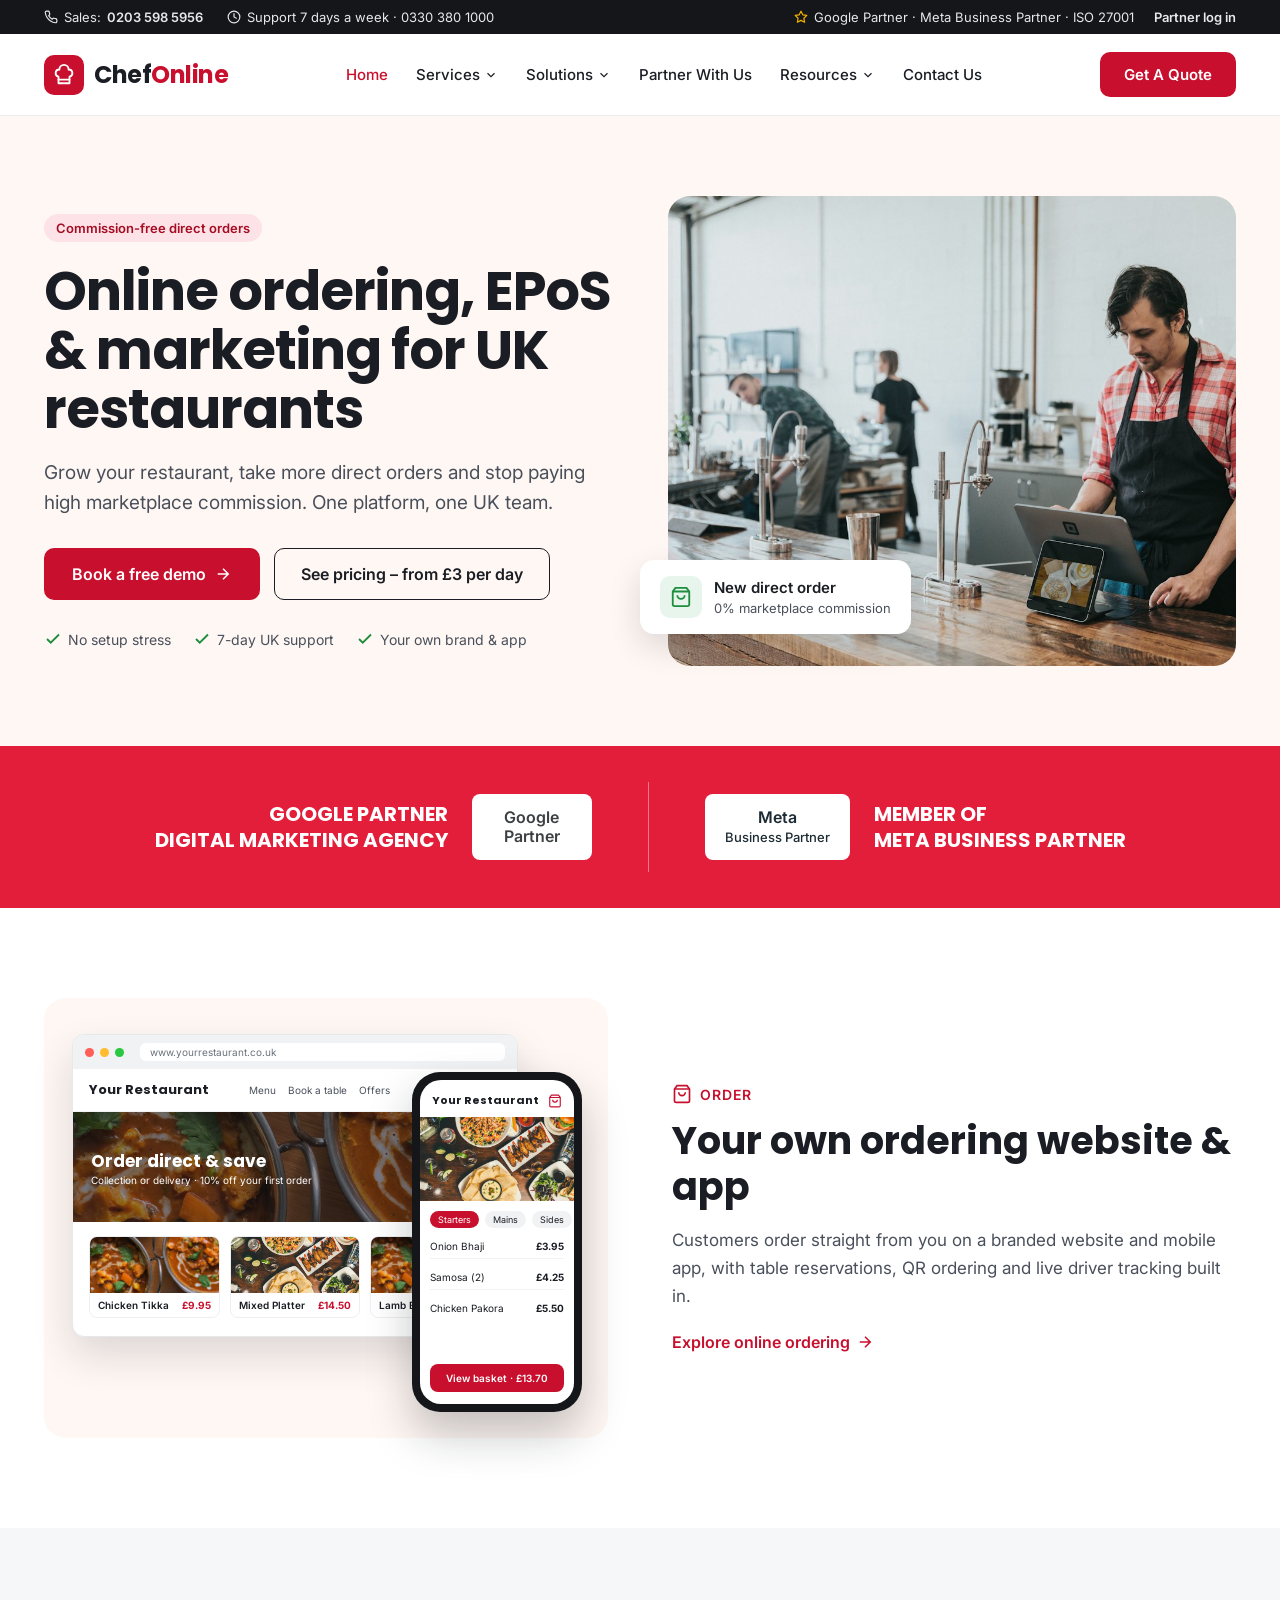
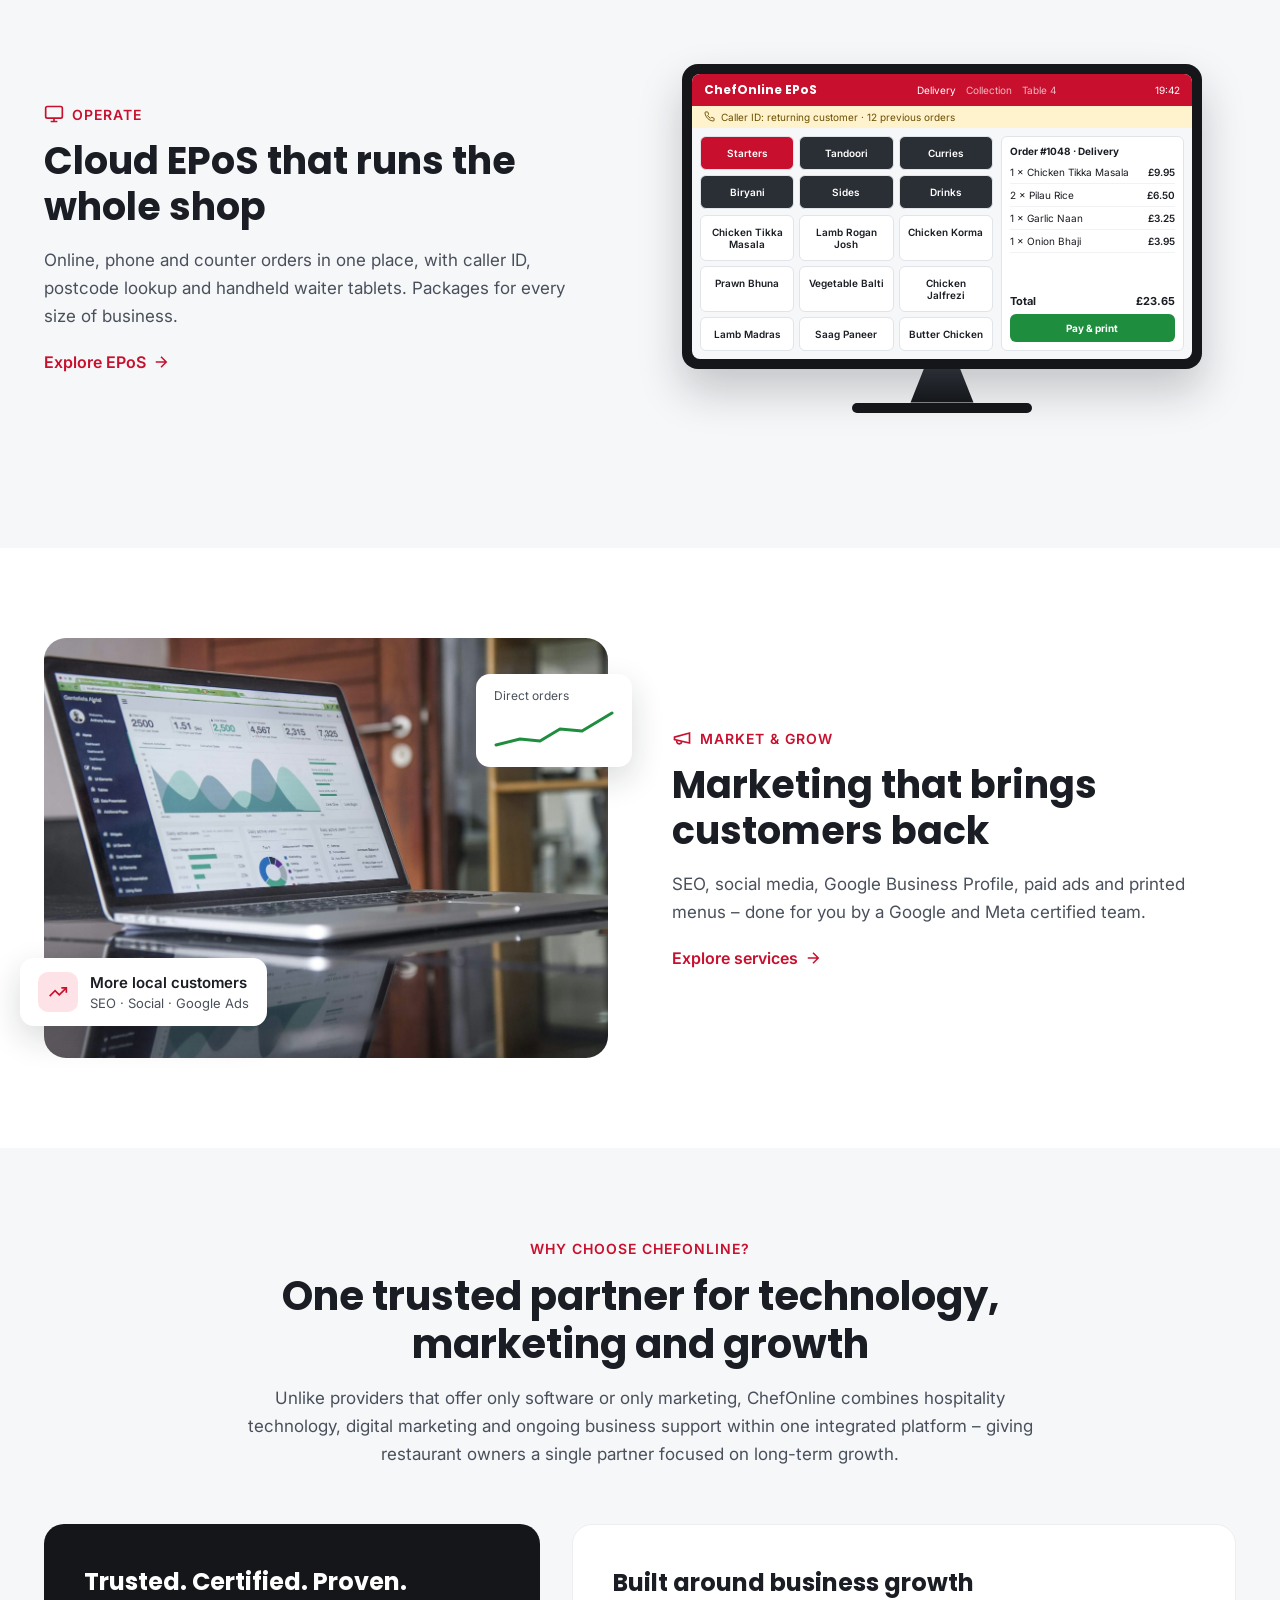
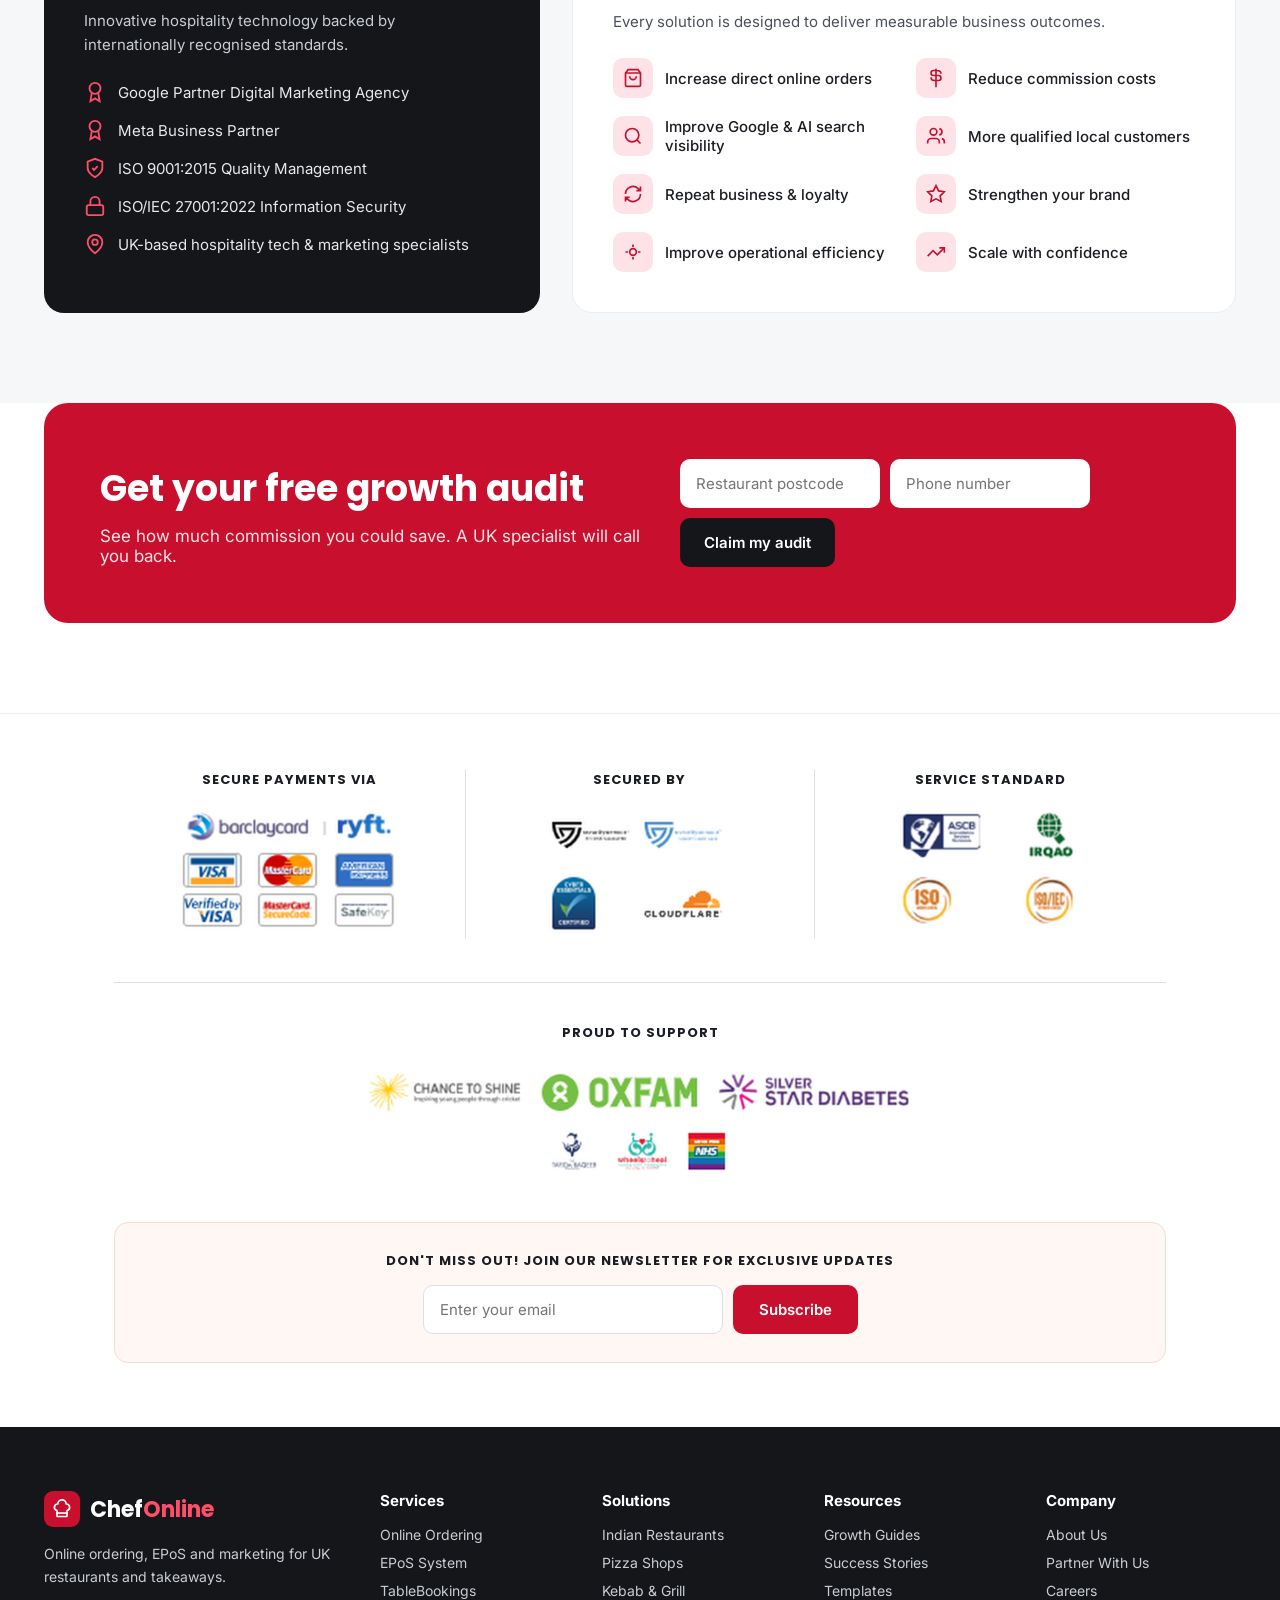
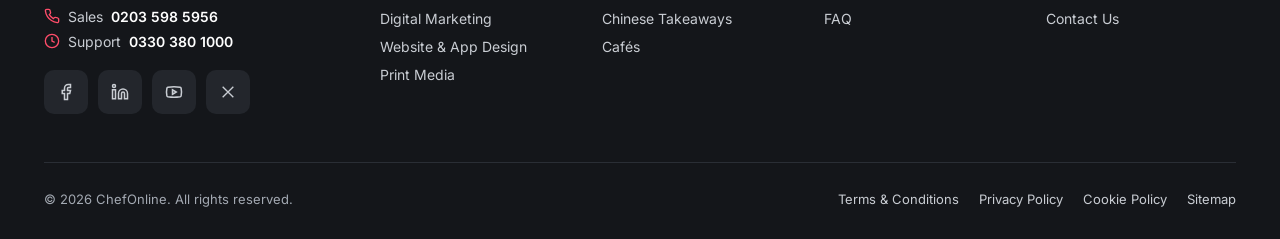
==== commit 595de96e: "Rename Get Now button to Get A Quote Co-Authored-By: Claude Opus 5.5 <noreply@anthropic.com> Claude-" ====
--- a/website/index.html
+++ b/website/index.html
@@ -51,7 +51,7 @@
         <div class="dd" style="padding: 26px 0; margin: -26px 0"><a href="#resources" style="display: flex; gap: 4px; align-items: center">Resources<svg aria-hidden="true" width="14" height="14" viewBox="0 0 24 24" fill="none" stroke="currentColor" stroke-width="2"><path d="m6 9 6 6 6-6"/></svg></a><div class="mm" style="position: absolute; left: 0; right: 0; top: 100%; background: #fff; border-top: 1px solid #ECEEF1; box-shadow: 0 24px 48px rgba(20,22,26,.12); z-index: 20"><div style="max-width: 1240px; margin: 0 auto; padding: 28px 24px 32px; display: grid; grid-template-columns: 1fr 1fr 1fr 1.1fr; gap: 28px"><div><p style="font-size: 12px; font-weight: 700; letter-spacing: 1px; color: #6B717B; margin: 0 0 8px 10px; text-transform: uppercase">Learn</p><div style="display: flex; flex-direction: column; gap: 2px"><a href="#" style="display: flex; gap: 12px; align-items: flex-start; padding: 10px; border-radius: 10px"><span style="width: 40px; height: 40px; flex: none; border-radius: 10px; background: #FDE3E7; display: flex; align-items: center; justify-content: center"><svg aria-hidden="true" width="20" height="20" viewBox="0 0 24 24" fill="none" stroke="#C8102E" stroke-width="2" stroke-linecap="round" stroke-linejoin="round"><path d="M2 3h6a4 4 0 0 1 4 4v14a3 3 0 0 0-3-3H2zM22 3h-6a4 4 0 0 0-4 4v14a3 3 0 0 1 3-3h7z"/></svg></span><span><span style="display: block; font-weight: 600; font-size: 15px; color: #1A1D23">Growth Guides</span><span style="display: block; font-size: 13px; color: #5B616B; margin-top: 2px; font-weight: 400">Tips to win more direct orders</span></span></a><a href="#" style="display: flex; gap: 12px; align-items: flex-start; padding: 10px; border-radius: 10px"><span style="width: 40px; height: 40px; flex: none; border-radius: 10px; background: #FDE3E7; display: flex; align-items: center; justify-content: center"><svg aria-hidden="true" width="20" height="20" viewBox="0 0 24 24" fill="none" stroke="#C8102E" stroke-width="2" stroke-linecap="round" stroke-linejoin="round"><path d="M6 9H4.5a2.5 2.5 0 0 1 0-5H6M18 9h1.5a2.5 2.5 0 0 0 0-5H18M4 22h16M10 14.7V17c0 .6-.5 1-1 1.2C7.9 18.8 7 20.2 7 22M14 14.7V17c0 .6.5 1 1 1.2 1.1.6 2 2 2 3.8M18 2H6v7a6 6 0 0 0 12 0z"/></svg></span><span><span style="display: block; font-weight: 600; font-size: 15px; color: #1A1D23">Success Stories</span><span style="display: block; font-size: 13px; color: #5B616B; margin-top: 2px; font-weight: 400">Real results from UK restaurants</span></span></a><a href="#" style="display: flex; gap: 12px; align-items: flex-start; padding: 10px; border-radius: 10px"><span style="width: 40px; height: 40px; flex: none; border-radius: 10px; background: #FDE3E7; display: flex; align-items: center; justify-content: center"><svg aria-hidden="true" width="20" height="20" viewBox="0 0 24 24" fill="none" stroke="#C8102E" stroke-width="2" stroke-linecap="round" stroke-linejoin="round"><path d="m22 8-6 4 6 4V8z"/><rect x="2" y="6" width="14" height="12" rx="2"/></svg></span><span><span style="display: block; font-weight: 600; font-size: 15px; color: #1A1D23">Videos & Webinars</span><span style="display: block; font-size: 13px; color: #5B616B; margin-top: 2px; font-weight: 400">Watch demos and walkthroughs</span></span></a></div></div><div><p style="font-size: 12px; font-weight: 700; letter-spacing: 1px; color: #6B717B; margin: 0 0 8px 10px; text-transform: uppercase">Tools</p><div style="display: flex; flex-direction: column; gap: 2px"><a href="#" style="display: flex; gap: 12px; align-items: flex-start; padding: 10px; border-radius: 10px"><span style="width: 40px; height: 40px; flex: none; border-radius: 10px; background: #FDE3E7; display: flex; align-items: center; justify-content: center"><svg aria-hidden="true" width="20" height="20" viewBox="0 0 24 24" fill="none" stroke="#C8102E" stroke-width="2" stroke-linecap="round" stroke-linejoin="round"><path d="M14 2H6a2 2 0 0 0-2 2v16a2 2 0 0 0 2 2h12a2 2 0 0 0 2-2V8z"/><path d="M14 2v6h6"/></svg></span><span><span style="display: block; font-weight: 600; font-size: 15px; color: #1A1D23">Templates & Downloads</span><span style="display: block; font-size: 13px; color: #5B616B; margin-top: 2px; font-weight: 400">Menu and social media templates</span></span></a></div></div><div><p style="font-size: 12px; font-weight: 700; letter-spacing: 1px; color: #6B717B; margin: 0 0 8px 10px; text-transform: uppercase">Support</p><div style="display: flex; flex-direction: column; gap: 2px"><a href="#" style="display: flex; gap: 12px; align-items: flex-start; padding: 10px; border-radius: 10px"><span style="width: 40px; height: 40px; flex: none; border-radius: 10px; background: #FDE3E7; display: flex; align-items: center; justify-content: center"><svg aria-hidden="true" width="20" height="20" viewBox="0 0 24 24" fill="none" stroke="#C8102E" stroke-width="2" stroke-linecap="round" stroke-linejoin="round"><circle cx="12" cy="12" r="10"/><path d="M9.1 9a3 3 0 0 1 5.8 1c0 2-3 3-3 3M12 17h.01"/></svg></span><span><span style="display: block; font-weight: 600; font-size: 15px; color: #1A1D23">FAQ & Help Centre</span><span style="display: block; font-size: 13px; color: #5B616B; margin-top: 2px; font-weight: 400">Answers to common questions</span></span></a></div></div><div style="background: #FFF7F3; border-radius: 14px; overflow: hidden; display: flex; flex-direction: column"><img src="images/food.jpg" alt="" style="width: 100%; height: 140px; object-fit: cover"><div style="padding: 18px"><p style="font-family: Poppins, sans-serif; font-weight: 600; font-size: 17px; margin: 0 0 6px; color: #1A1D23">Real results from UK restaurants</p><p style="font-size: 13px; color: #4A505B; margin: 0 0 12px; line-height: 1.5; font-weight: 400">See how restaurants like yours grow direct orders.</p><a href="#" style="color: #C8102E; font-weight: 600; font-size: 14px">View success stories →</a></div></div></div></div></div>
         <a href="#contact">Contact Us</a>
       </nav>
-      <a href="#demo" style="background: #C8102E; color: #fff; font-weight: 600; font-size: 15px; padding: 13px 24px; border-radius: 10px; white-space: nowrap; min-height: 44px; box-sizing: border-box; display: flex; align-items: center" class="hdr-cta">Get Now</a>
+      <a href="#demo" style="background: #C8102E; color: #fff; font-weight: 600; font-size: 15px; padding: 13px 24px; border-radius: 10px; white-space: nowrap; min-height: 44px; box-sizing: border-box; display: flex; align-items: center" class="hdr-cta">Get A Quote</a>
       <label for="navtoggle" class="burger" aria-label="Open menu"><svg aria-hidden="true" width="22" height="22" viewBox="0 0 24 24" fill="none" stroke="currentColor" stroke-width="2"><path d="M4 6h16M4 12h16M4 18h16"/></svg></label>
     </div>
   </div>
@@ -325,6 +325,6 @@
   </div>
 </footer>
 </div>
-<div class="mbar"><a href="tel:02035985956" style="background: #14161A; color: #fff">Call us</a><a href="#demo" style="background: #C8102E; color: #fff">Get Now</a></div>
+<div class="mbar"><a href="tel:02035985956" style="background: #14161A; color: #fff">Call us</a><a href="#demo" style="background: #C8102E; color: #fff">Get A Quote</a></div>
 </body>
 </html>
